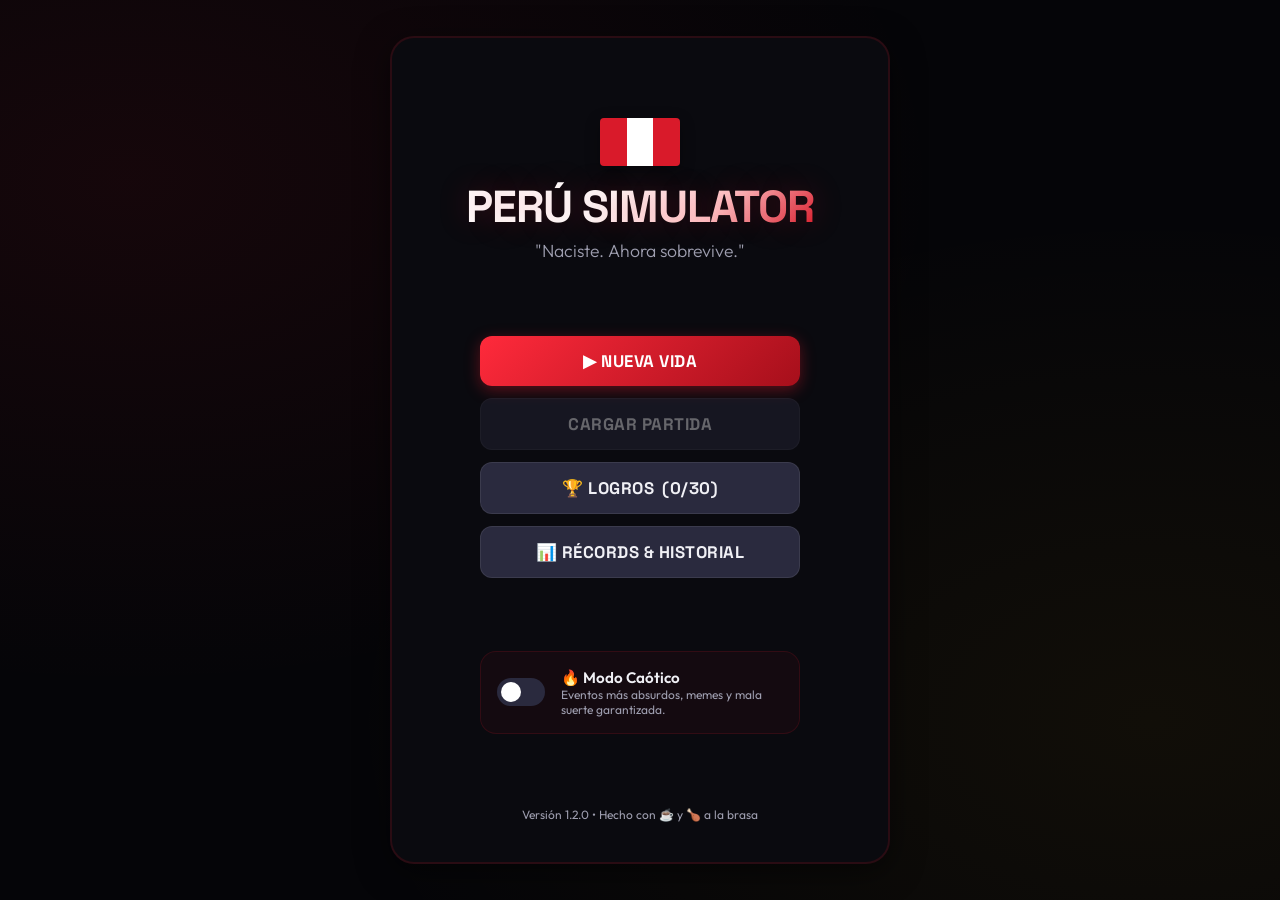
==== index.html @ a73d7f4a "Primera prueba Perú Simulator" ====
<!DOCTYPE html>
<html lang="es">
<head>
    <meta charset="UTF-8">
    <meta name="viewport" content="width=device-width, initial-scale=1.0">
    <title>🇵🇪 Perú Simulator: Naciste, Ahora Sobrevive</title>
    <link rel="icon" href="data:image/svg+xml,<svg xmlns=%22http://www.w3.org/2000/svg%22 viewBox=%220 0 100 100%22><text y=%22.9em%22 font-size=%2290%22>👶</text></svg>">
    <!-- Google Fonts -->
    <script>
        window.onerror = function(message, source, lineno, colno, error) {
            alert("JS Error: " + message + "\nSource: " + source + "\nLine: " + lineno + ":" + colno);
            return false;
        };
    </script>
    <link rel="preconnect" href="https://fonts.googleapis.com">
    <link rel="preconnect" href="https://fonts.gstatic.com" crossorigin>
    <link href="https://fonts.googleapis.com/css2?family=Outfit:wght@300;400;600;800&family=Space+Grotesk:wght@400;700&display=swap" rel="stylesheet">
    <link rel="stylesheet" href="style.css">
</head>
<body>
    <div id="game-wrapper">
        <!-- PANTALLA 1: MENÚ PRINCIPAL -->
        <section id="screen-main-menu" class="game-screen active">
            <div class="menu-header">
                <div class="peru-flag"></div>
                <h1>PERÚ SIMULATOR</h1>
                <p class="subtitle">"Naciste. Ahora sobrevive."</p>
            </div>
            
            <div class="menu-options">
                <button id="btn-new-game" class="btn btn-primary btn-pulse">▶ Nueva Vida</button>
                <button id="btn-load-game" class="btn btn-secondary" disabled>Cargar Partida</button>
                <button id="btn-open-achievements" class="btn btn-secondary">🏆 Logros <span id="unlocked-count-badge">(0)</span></button>
                <button id="btn-open-stats-history" class="btn btn-secondary">📊 Récords & Historial</button>
            </div>

            <div class="chaos-toggle-container">
                <label class="switch-container">
                    <input type="checkbox" id="toggle-chaos-mode">
                    <span class="switch-slider"></span>
                </label>
                <div class="chaos-label-group">
                    <span class="chaos-title">🔥 Modo Caótico</span>
                    <span class="chaos-desc">Eventos más absurdos, memes y mala suerte garantizada.</span>
                </div>
            </div>

            <div class="menu-footer">
                <p>Versión 1.2.0 • Hecho con ☕ y 🍗 a la brasa</p>
            </div>
        </section>

        <!-- PANTALLA 2: CREACIÓN DE PERSONAJE -->
        <section id="screen-character-creator" class="game-screen">
            <div class="screen-title">
                <h2>Crea tu Personaje</h2>
                <p>Tu origen definirá tu destino y tus estadísticas iniciales.</p>
            </div>

            <form id="creator-form" onsubmit="event.preventDefault();">
                <div class="form-group">
                    <label for="char-name">Nombre Completo:</label>
                    <div class="input-with-button">
                        <input type="text" id="char-name" placeholder="Ej. Brayan Quispe" maxlength="25" required>
                        <button type="button" id="btn-random-name" class="btn btn-small">🎲 Azar</button>
                    </div>
                </div>

                <div class="form-group">
                    <label>Identidad de Género:</label>
                    <div class="radio-group">
                        <label class="radio-card">
                            <input type="radio" name="char-gender" value="m" checked>
                            <span class="radio-content">
                                <span class="emoji">👨</span>
                                <span class="label">Masculino</span>
                            </span>
                        </label>
                        <label class="radio-card">
                            <input type="radio" name="char-gender" value="f">
                            <span class="radio-content">
                                <span class="emoji">👩</span>
                                <span class="label">Femenino</span>
                            </span>
                        </label>
                        <label class="radio-card">
                            <input type="radio" name="char-gender" value="nb">
                            <span class="radio-content">
                                <span class="emoji">🛸</span>
                                <span class="label">Combi Voladora</span>
                            </span>
                        </label>
                    </div>
                </div>

                <div class="form-group">
                    <label>Lugar de Nacimiento:</label>
                    <div class="radio-grid-4">
                        <label class="radio-card mini">
                            <input type="radio" name="char-birthplace" value="lima" checked>
                            <span class="radio-content">
                                <span class="emoji">🏙️</span>
                                <span class="label-title">Lima</span>
                                <span class="label-desc">S/. +1000, Estrés +10%</span>
                            </span>
                        </label>
                        <label class="radio-card mini">
                            <input type="radio" name="char-birthplace" value="costa">
                            <span class="radio-content">
                                <span class="emoji">🌊</span>
                                <span class="label-title">Costa</span>
                                <span class="label-desc">Felicidad +10, Salud +5</span>
                            </span>
                        </label>
                        <label class="radio-card mini">
                            <input type="radio" name="char-birthplace" value="sierra">
                            <span class="radio-content">
                                <span class="emoji">🏔️</span>
                                <span class="label-title">Sierra</span>
                                <span class="label-desc">Salud +15, Educación +5</span>
                            </span>
                        </label>
                        <label class="radio-card mini">
                            <input type="radio" name="char-birthplace" value="selva">
                            <span class="radio-content">
                                <span class="emoji">🌴</span>
                                <span class="label-title">Selva</span>
                                <span class="label-desc">Felicidad +15, Suerte +10</span>
                            </span>
                        </label>
                    </div>
                </div>

                <div class="form-group">
                    <label>Situación Económica Familiar:</label>
                    <div class="radio-group">
                        <label class="radio-card">
                            <input type="radio" name="char-class" value="pobre" checked>
                            <span class="radio-content">
                                <span class="emoji">🪵</span>
                                <span class="label-title">Humilde</span>
                                <span class="label-desc">Suerte +15, Contactos 0</span>
                            </span>
                        </label>
                        <label class="radio-card">
                            <input type="radio" name="char-class" value="media">
                            <span class="radio-content">
                                <span class="emoji">🏢</span>
                                <span class="label-title">Clase Media</span>
                                <span class="label-desc">S/. +200, Todo equilibrado</span>
                            </span>
                        </label>
                        <label class="radio-card">
                            <input type="radio" name="char-class" value="rico">
                            <span class="radio-content">
                                <span class="emoji">💳</span>
                                <span class="label-title">Acomodada</span>
                                <span class="label-desc">S/. +5000, Contactos +30</span>
                            </span>
                        </label>
                    </div>
                </div>

                <div class="form-group">
                    <label>Dinámica Familiar:</label>
                    <div class="radio-grid-4">
                        <label class="radio-card mini">
                            <input type="radio" name="char-family" value="estricta" checked>
                            <span class="radio-content">
                                <span class="label-title">Estricta</span>
                                <span class="label-desc">Educación +10</span>
                            </span>
                        </label>
                        <label class="radio-card mini">
                            <input type="radio" name="char-family" value="normal">
                            <span class="radio-content">
                                <span class="label-title">Normal</span>
                                <span class="label-desc">Equilibrada</span>
                            </span>
                        </label>
                        <label class="radio-card mini">
                            <input type="radio" name="char-family" value="relajada">
                            <span class="radio-content">
                                <span class="label-title">Relajada</span>
                                <span class="label-desc">Felicidad +10</span>
                            </span>
                        </label>
                        <label class="radio-card mini">
                            <input type="radio" name="char-family" value="caotica">
                            <span class="radio-content">
                                <span class="label-title">Caótica</span>
                                <span class="label-desc">Estrés +10, Suerte +5</span>
                            </span>
                        </label>
                    </div>
                </div>

                <div class="creator-actions">
                    <button type="button" id="btn-creator-back" class="btn btn-secondary">Atrás</button>
                    <button type="button" id="btn-start-life" class="btn btn-primary">¡Nacer! 👶</button>
                </div>
            </form>
        </section>


    </div>

    <!-- MODAL 1: LOGROS -->
    <div id="modal-achievements" class="modal-overlay">
        <div class="modal-content large">
            <header class="modal-header">
                <h3>🏆 Logros Desbloqueados</h3>
                <button class="modal-close">&times;</button>
            </header>
            <div class="modal-body">
                <p class="modal-intro">Descubre los logros completados en tu historial de juego. Hay <strong id="total-achievements-count">40</strong> logros en total.</p>
                <div class="achievements-grid" id="achievements-grid">
                    <!-- Se rellena con JS -->
                </div>
            </div>
        </div>
    </div>

    <!-- MODAL 2: HISTORIAL Y RÉCORDS -->
    <div id="modal-stats-history" class="modal-overlay">
        <div class="modal-content">
            <header class="modal-header">
                <h3>📊 Récords & Historial de Vidas</h3>
                <button class="modal-close">&times;</button>
            </header>
            <div class="modal-body">
                <div class="records-summary">
                    <div class="record-box">
                        <span class="record-num" id="record-total-lives">0</span>
                        <span class="record-label">Vidas Jugadas</span>
                    </div>
                    <div class="record-box">
                        <span class="record-num" id="record-max-age">0</span>
                        <span class="record-label">Mayor Edad</span>
                    </div>
                    <div class="record-box">
                        <span class="record-num" id="record-max-money">S/. 0</span>
                        <span class="record-label">Máxima Fortuna</span>
                    </div>
                </div>
                <h4 class="section-subtitle">Últimas Vidas Registradas</h4>
                <div class="history-list" id="history-list">
                    <p class="empty-msg">Aún no tienes vidas registradas en este navegador.</p>
                </div>
                <div class="modal-actions-centered">
                    <button id="btn-clear-history" class="btn btn-danger btn-small">Borrar Datos de Guardado</button>
                </div>
            </div>
        </div>
    </div>



    <!-- SCRIPTS DEL JUEGO -->
    <script src="events.js"></script>
    <script src="achievements.js"></script>
    <script src="endings.js"></script>
    <script src="game.js"></script>
</body>
</html>
---- style.css ----
/* ==========================================
   PERÚ SIMULATOR - ESTILOS PRINCIPALES (style.css)
   ========================================== */

/* Variables del sistema de diseño (Colores Curados y Variables de UI) */
:root {
    --bg-main: #0a0a0f;
    --bg-card: rgba(22, 22, 33, 0.7);
    --bg-card-hover: rgba(30, 30, 46, 0.85);
    --border-color: rgba(217, 26, 42, 0.25);
    --border-glow: rgba(217, 26, 42, 0.4);
    
    --primary: #d91a2a;      /* Rojo Peruano */
    --primary-glow: rgba(217, 26, 42, 0.35);
    --secondary: #2a2a3e;    /* Azul Oscuro Pizarra */
    --accent: #f2b705;       /* Dorado Inca */
    --accent-glow: rgba(242, 183, 5, 0.3);
    
    --text-main: #f0f0f5;
    --text-muted: #9e9eaf;
    --text-success: #00e676; /* Verde Yape */
    --text-danger: #ff1744;  /* Rojo Alerta */
    --text-warning: #ffea00;
    
    --font-heading: 'Space Grotesk', sans-serif;
    --font-body: 'Outfit', sans-serif;
    
    --transition-fast: 0.15s ease;
    --transition-norm: 0.3s cubic-bezier(0.25, 0.8, 0.25, 1);
    
    --shadow-soft: 0 8px 32px 0 rgba(0, 0, 0, 0.5);
    --shadow-glow: 0 0 20px rgba(217, 26, 42, 0.3);
}

/* Modo Claro Alternativo (Si se deseara activar, por simplicidad el juego está en dark mode por defecto) */
.light-mode {
    --bg-main: #f5f5fa;
    --bg-card: rgba(255, 255, 255, 0.85);
    --bg-card-hover: rgba(245, 245, 250, 0.95);
    --border-color: rgba(217, 26, 42, 0.15);
    --border-glow: rgba(217, 26, 42, 0.25);
    --text-main: #1c1c24;
    --text-muted: #646473;
    --secondary: #e2e2ec;
}

/* Reset y Estilos Generales */
* {
    margin: 0;
    padding: 0;
    box-sizing: border-box;
    -webkit-tap-highlight-color: transparent;
}

body {
    background-color: #050508;
    background-image: 
        radial-gradient(at 10% 20%, rgba(217, 26, 42, 0.08) 0px, transparent 50%),
        radial-gradient(at 90% 80%, rgba(242, 183, 5, 0.05) 0px, transparent 50%);
    font-family: var(--font-body);
    color: var(--text-main);
    min-height: 100vh;
    display: flex;
    justify-content: center;
    align-items: center;
    overflow-x: hidden;
}

/* Contenedor tipo Smartphone Centrado */
#game-wrapper {
    width: 100%;
    max-width: 500px;
    height: 100vh;
    max-height: 850px;
    background-color: var(--bg-main);
    border: 1px solid rgba(255, 255, 255, 0.08);
    box-shadow: var(--shadow-soft);
    position: relative;
    display: flex;
    flex-direction: column;
    overflow: hidden;
}

@media (min-width: 600px) {
    #game-wrapper {
        border-radius: 24px;
        height: 92vh;
        border: 2px solid rgba(217, 26, 42, 0.15);
    }
}

/* Pantallas del Juego (Screens) */
.game-screen {
    position: absolute;
    top: 0;
    left: 0;
    width: 100%;
    height: 100%;
    display: none;
    flex-direction: column;
    padding: 20px;
    overflow-y: auto;
}

.game-screen.active {
    display: flex;
}

/* --- PANTALLA 1: MENÚ PRINCIPAL --- */
#screen-main-menu {
    justify-content: space-between;
    align-items: center;
    text-align: center;
    padding: 40px 24px;
}

.menu-header {
    margin-top: 40px;
}

.peru-flag {
    width: 80px;
    height: 48px;
    margin: 0 auto 16px auto;
    background: linear-gradient(to right, #d91a2a 33.3%, #ffffff 33.3%, #ffffff 66.6%, #d91a2a 66.6%);
    border-radius: 4px;
    box-shadow: 0 4px 15px rgba(0, 0, 0, 0.3);
}

#screen-main-menu h1 {
    font-family: var(--font-heading);
    font-size: 2.8rem;
    font-weight: 800;
    letter-spacing: -1px;
    line-height: 1.1;
    background: linear-gradient(135deg, #fff 40%, #ffc5c8 70%, #d91a2a 100%);
    -webkit-background-clip: text;
    background-clip: text;
    -webkit-text-fill-color: transparent;
    text-shadow: 0 0 30px rgba(217, 26, 42, 0.25);
}

.subtitle {
    font-size: 1.1rem;
    color: var(--text-muted);
    margin-top: 8px;
    font-weight: 300;
}

.menu-options {
    width: 100%;
    max-width: 320px;
    display: flex;
    flex-direction: column;
    gap: 12px;
}

/* Interruptor de Modo Caótico */
.chaos-toggle-container {
    width: 100%;
    max-width: 320px;
    background: rgba(217, 26, 42, 0.05);
    border: 1px solid rgba(217, 26, 42, 0.15);
    border-radius: 16px;
    padding: 16px;
    display: flex;
    align-items: center;
    gap: 16px;
    text-align: left;
    transition: var(--transition-norm);
}

.chaos-toggle-container:hover {
    background: rgba(217, 26, 42, 0.09);
    border-color: rgba(217, 26, 42, 0.3);
}

.switch-container {
    position: relative;
    display: inline-block;
    width: 48px;
    height: 28px;
    flex-shrink: 0;
}

.switch-container input {
    opacity: 0;
    width: 0;
    height: 0;
}

.switch-slider {
    position: absolute;
    cursor: pointer;
    top: 0;
    left: 0;
    right: 0;
    bottom: 0;
    background-color: var(--secondary);
    transition: .4s;
    border-radius: 34px;
}

.switch-slider:before {
    position: absolute;
    content: "";
    height: 20px;
    width: 20px;
    left: 4px;
    bottom: 4px;
    background-color: white;
    transition: .4s;
    border-radius: 50%;
}

input:checked + .switch-slider {
    background-color: var(--primary);
}

input:focus + .switch-slider {
    box-shadow: 0 0 1px var(--primary);
}

input:checked + .switch-slider:before {
    transform: translateX(20px);
}

.chaos-label-group {
    display: flex;
    flex-direction: column;
}

.chaos-title {
    font-size: 0.95rem;
    font-weight: 600;
    color: var(--text-main);
}

.chaos-desc {
    font-size: 0.75rem;
    color: var(--text-muted);
}

.menu-footer {
    font-size: 0.75rem;
    color: var(--text-muted);
}

/* --- BOTONES --- */
.btn {
    font-family: var(--font-heading);
    font-size: 1.05rem;
    font-weight: 700;
    padding: 14px 24px;
    border: none;
    border-radius: 12px;
    cursor: pointer;
    transition: all var(--transition-fast) cubic-bezier(0.175, 0.885, 0.32, 1.275);
    display: inline-flex;
    justify-content: center;
    align-items: center;
    gap: 8px;
    text-transform: uppercase;
    letter-spacing: 0.5px;
    width: 100%;
}

.btn:active {
    transform: scale(0.96);
}

.btn-primary {
    background: linear-gradient(135deg, #ff2a3b 0%, #a60f1b 100%);
    color: #ffffff;
    box-shadow: 0 4px 15px rgba(217, 26, 42, 0.4);
}

.btn-primary:hover {
    box-shadow: 0 6px 20px rgba(217, 26, 42, 0.6);
    filter: brightness(1.1);
}

.btn-secondary {
    background-color: var(--secondary);
    color: var(--text-main);
    border: 1px solid rgba(255, 255, 255, 0.08);
}

.btn-secondary:hover {
    background-color: rgba(255, 255, 255, 0.08);
}

.btn-secondary:disabled {
    opacity: 0.4;
    cursor: not-allowed;
}

.btn-danger {
    background-color: var(--text-danger);
    color: white;
}

.btn-danger:hover {
    background-color: #ff335c;
}

.btn-small {
    padding: 8px 16px;
    font-size: 0.85rem;
    border-radius: 8px;
}

.btn-full {
    width: 100%;
}

/* Animación de latido para el botón principal */
.btn-pulse {
    animation: btnPulse 2s infinite;
}

@keyframes btnPulse {
    0% {
        box-shadow: 0 0 0 0 rgba(217, 26, 42, 0.6);
    }
    70% {
        box-shadow: 0 0 0 12px rgba(217, 26, 42, 0);
    }
    100% {
        box-shadow: 0 0 0 0 rgba(217, 26, 42, 0);
    }
}

/* --- PANTALLA 2: CREACIÓN DE PERSONAJE --- */
#screen-character-creator {
    justify-content: flex-start;
}

.screen-title {
    margin-bottom: 20px;
}

.screen-title h2 {
    font-family: var(--font-heading);
    font-size: 1.8rem;
    font-weight: 700;
}

.screen-title p {
    font-size: 0.9rem;
    color: var(--text-muted);
}

#creator-form {
    display: flex;
    flex-direction: column;
    gap: 20px;
}

.form-group {
    display: flex;
    flex-direction: column;
    gap: 8px;
}

.form-group label {
    font-size: 0.9rem;
    font-weight: 600;
    color: var(--text-muted);
    text-transform: uppercase;
    letter-spacing: 0.5px;
}

.input-with-button {
    display: flex;
    gap: 8px;
}

input[type="text"] {
    flex-grow: 1;
    background-color: rgba(255, 255, 255, 0.05);
    border: 1px solid rgba(255, 255, 255, 0.1);
    border-radius: 12px;
    padding: 14px 16px;
    color: #ffffff;
    font-size: 1rem;
    font-family: var(--font-body);
    transition: var(--transition-fast);
}

input[type="text"]:focus {
    outline: none;
    border-color: var(--primary);
    background-color: rgba(255, 255, 255, 0.08);
    box-shadow: 0 0 10px rgba(217, 26, 42, 0.2);
}

/* Radio Cards (Tarjetas de Selección) */
.radio-group, .radio-grid-4 {
    display: grid;
    gap: 8px;
}

.radio-group {
    grid-template-columns: repeat(auto-fit, minmax(100px, 1fr));
}

.radio-grid-4 {
    grid-template-columns: 1fr 1fr;
}

@media (min-width: 400px) {
    .radio-grid-4 {
        grid-template-columns: repeat(4, 1fr);
    }
}

.radio-card {
    position: relative;
    cursor: pointer;
}

.radio-card input {
    position: absolute;
    opacity: 0;
    width: 0;
    height: 0;
}

.radio-content {
    display: flex;
    flex-direction: column;
    align-items: center;
    text-align: center;
    background-color: var(--bg-card);
    border: 1px solid rgba(255, 255, 255, 0.08);
    border-radius: 12px;
    padding: 12px 6px;
    transition: all var(--transition-fast);
    height: 100%;
}

.radio-card input:checked + .radio-content {
    border-color: var(--primary);
    background: rgba(217, 26, 42, 0.08);
    box-shadow: 0 0 12px rgba(217, 26, 42, 0.3);
}

.radio-card.mini .radio-content {
    padding: 8px 4px;
}

.radio-content .emoji {
    font-size: 1.4rem;
    margin-bottom: 4px;
}

.radio-content .label {
    font-size: 0.85rem;
    font-weight: 600;
}

.radio-content .label-title {
    font-size: 0.85rem;
    font-weight: 700;
    color: var(--text-main);
}

.radio-content .label-desc {
    font-size: 0.65rem;
    color: var(--text-muted);
    margin-top: 2px;
    line-height: 1.1;
}

.creator-actions {
    display: flex;
    gap: 12px;
    margin-top: 10px;
    margin-bottom: 20px;
}

/* --- PANTALLA 3: TABLERO DE JUEGO (GAMEPLAY) --- */
#screen-gameplay {
    padding: 12px;
    flex-direction: column;
}

/* Header de Estado */
.gameplay-header {
    display: flex;
    justify-content: space-between;
    align-items: center;
    background: var(--bg-card);
    border: 1px solid rgba(255, 255, 255, 0.05);
    padding: 10px 14px;
    border-radius: 16px;
    margin-bottom: 10px;
}

.character-summary {
    display: flex;
    align-items: center;
    gap: 10px;
}

.char-avatar {
    font-size: 2.2rem;
    background: rgba(255, 255, 255, 0.04);
    width: 48px;
    height: 48px;
    border-radius: 50%;
    display: flex;
    justify-content: center;
    align-items: center;
    border: 1px solid rgba(255, 255, 255, 0.1);
}

.char-details h3 {
    font-size: 0.95rem;
    font-weight: 700;
    line-height: 1.1;
}

.char-sub-details {
    font-size: 0.75rem;
    color: var(--text-muted);
    margin-top: 2px;
}

.badge {
    display: inline-block;
    padding: 2px 6px;
    border-radius: 4px;
    font-size: 0.65rem;
    font-weight: 700;
    background-color: var(--secondary);
    color: white;
}

.badge-danger {
    background-color: var(--primary);
}

.game-meta {
    display: flex;
    flex-direction: column;
    align-items: flex-end;
    gap: 2px;
}

.meta-item {
    font-size: 0.75rem;
    font-weight: 600;
}

.age-badge strong {
    font-family: var(--font-heading);
    font-size: 0.85rem;
    color: var(--accent);
}

.status-badge {
    background-color: rgba(255, 255, 255, 0.08);
    padding: 2px 6px;
    border-radius: 4px;
}

.karma-badge {
    font-size: 0.7rem;
    color: var(--text-success);
}

/* Barra de Progreso de la Vida */
.life-progress-bar-container {
    width: 100%;
    height: 5px;
    background-color: rgba(255, 255, 255, 0.05);
    border-radius: 3px;
    overflow: hidden;
    margin-bottom: 12px;
}

.life-progress-fill {
    height: 100%;
    background: linear-gradient(to right, var(--primary), var(--accent));
    transition: width var(--transition-norm);
}

/* Cuadrícula de Estadísticas */
.stats-grid {
    display: grid;
    grid-template-columns: 1fr 1fr;
    gap: 8px;
    margin-bottom: 10px;
}

.stat-card {
    background: var(--bg-card);
    border: 1px solid rgba(255, 255, 255, 0.04);
    border-radius: 12px;
    padding: 8px 12px;
    display: flex;
    flex-direction: column;
    justify-content: space-between;
}

.stat-header {
    display: flex;
    align-items: center;
    gap: 4px;
    margin-bottom: 4px;
    position: relative;
}

.stat-emoji {
    font-size: 1.1rem;
}

.stat-title {
    font-size: 0.75rem;
    font-weight: 600;
    color: var(--text-muted);
}

.stat-percentage {
    font-family: var(--font-heading);
    font-size: 0.75rem;
    position: absolute;
    right: 0;
    font-weight: 700;
}

.stat-value {
    font-family: var(--font-heading);
    font-size: 1.15rem;
    font-weight: 700;
    color: var(--text-success);
}

/* Barras de Relleno */
.stat-bar {
    width: 100%;
    height: 4px;
    background-color: rgba(255, 255, 255, 0.05);
    border-radius: 2px;
    overflow: hidden;
}

.stat-bar-fill {
    height: 100%;
    transition: width var(--transition-norm);
}

.stat-bar-fill.val-good { background-color: var(--text-success); }
.stat-bar-fill.val-mid { background-color: var(--accent); }
.stat-bar-fill.val-bad { background-color: var(--text-danger); }
.stat-bar-fill.val-low { background-color: #64748b; }

/* Panel Resumen de Bienes / Trabajo */
.status-summary-panel {
    display: flex;
    gap: 6px;
    overflow-x: auto;
    margin-bottom: 12px;
    padding-bottom: 2px;
}

/* Ocultar barra de desplazamiento en summary-panel */
.status-summary-panel::-webkit-scrollbar {
    display: none;
}

.summary-chip {
    flex-shrink: 0;
    background: rgba(255, 255, 255, 0.03);
    border: 1px solid rgba(255, 255, 255, 0.06);
    padding: 6px 12px;
    border-radius: 20px;
    font-size: 0.75rem;
    font-weight: 600;
    display: flex;
    align-items: center;
    gap: 6px;
}

/* Panel de Evento (El foco visual) */
.event-panel {
    flex-grow: 1;
    background: linear-gradient(135deg, rgba(30, 30, 46, 0.7) 0%, rgba(15, 15, 23, 0.8) 100%);
    border: 1px solid var(--border-color);
    box-shadow: 0 4px 20px rgba(0, 0, 0, 0.25);
    border-radius: 20px;
    padding: 16px;
    display: flex;
    flex-direction: column;
    margin-bottom: 12px;
    transition: all var(--transition-norm);
}

.event-panel:hover {
    border-color: var(--border-glow);
    box-shadow: 0 4px 25px rgba(217, 26, 42, 0.15);
}

.event-image-container {
    height: 70px;
    display: flex;
    justify-content: center;
    align-items: center;
    margin-bottom: 10px;
}

.large-emoji {
    font-size: 3.5rem;
    filter: drop-shadow(0 0 10px rgba(255, 255, 255, 0.1));
    animation: floatingEmoji 3s ease-in-out infinite;
}

@keyframes floatingEmoji {
    0% { transform: translateY(0px) rotate(0deg); }
    50% { transform: translateY(-6px) rotate(3deg); }
    100% { transform: translateY(0px) rotate(0deg); }
}

.event-content {
    text-align: center;
    margin-bottom: 16px;
    flex-grow: 1;
    display: flex;
    flex-direction: column;
    justify-content: center;
}

.event-title {
    font-family: var(--font-heading);
    font-size: 1.25rem;
    font-weight: 700;
    margin-bottom: 6px;
    color: #ffffff;
}

.event-description {
    font-size: 0.9rem;
    color: var(--text-muted);
    line-height: 1.4;
}

/* Opciones de Evento */
.event-options {
    display: flex;
    flex-direction: column;
    gap: 8px;
}

.btn-option {
    font-family: var(--font-body);
    font-size: 0.9rem;
    font-weight: 600;
    text-transform: none;
    letter-spacing: 0;
    text-align: left;
    padding: 12px 16px;
    background-color: var(--secondary);
    border: 1px solid rgba(255, 255, 255, 0.05);
    border-radius: 12px;
    color: var(--text-main);
    width: 100%;
    transition: all var(--transition-fast);
    cursor: pointer;
}

.btn-option:hover {
    background-color: rgba(255, 255, 255, 0.08);
    border-color: rgba(255, 255, 255, 0.15);
    transform: translateX(2px);
}

.btn-option:active {
    transform: scale(0.99);
}

/* Consola Log */
.console-log-container {
    background-color: rgba(0, 0, 0, 0.25);
    border: 1px solid rgba(255, 255, 255, 0.03);
    border-radius: 12px;
    padding: 10px;
    margin-bottom: 12px;
    height: 90px;
    display: flex;
    flex-direction: column;
}

.console-title {
    font-size: 0.7rem;
    color: var(--text-muted);
    text-transform: uppercase;
    letter-spacing: 1px;
    margin-bottom: 4px;
}

.console-log {
    flex-grow: 1;
    overflow-y: auto;
    font-size: 0.75rem;
    line-height: 1.3;
    display: flex;
    flex-direction: column;
    gap: 4px;
}

.log-entry {
    color: var(--text-muted);
    border-left: 2px solid var(--secondary);
    padding-left: 6px;
}

/* Pie de Acciones / Pestañas */
.gameplay-footer-actions {
    display: grid;
    grid-template-columns: repeat(6, 1fr);
    gap: 4px;
    margin-top: auto;
    border-top: 1px solid rgba(255, 255, 255, 0.05);
    padding-top: 10px;
}

.action-tab-btn {
    background: none;
    border: none;
    color: var(--text-muted);
    display: flex;
    flex-direction: column;
    align-items: center;
    justify-content: center;
    cursor: pointer;
    padding: 6px 2px;
    border-radius: 8px;
    transition: var(--transition-fast);
}

.action-tab-btn:hover {
    color: #ffffff;
    background-color: rgba(255, 255, 255, 0.04);
}

.action-tab-btn:active {
    transform: scale(0.9);
}

.action-tab-btn .icon {
    font-size: 1.25rem;
    margin-bottom: 2px;
}

.action-tab-btn .label {
    font-size: 0.6rem;
    font-weight: 600;
    text-align: center;
    white-space: nowrap;
}

.pulse-glow {
    background: linear-gradient(135deg, rgba(217, 26, 42, 0.15) 0%, rgba(217, 26, 42, 0.05) 100%) !important;
    border: 1px solid rgba(217, 26, 42, 0.2) !important;
    color: var(--primary) !important;
    animation: buttonGlow 2s infinite alternate;
}

.pulse-glow:hover {
    border-color: var(--primary) !important;
}

@keyframes buttonGlow {
    0% { box-shadow: 0 0 2px rgba(217, 26, 42, 0.2); }
    100% { box-shadow: 0 0 10px rgba(217, 26, 42, 0.5); }
}

/* --- PANTALLA 4: PANTALLA DE FINAL (ENDING) --- */
#screen-ending {
    align-items: center;
    text-align: center;
}

.ending-header {
    margin-bottom: 12px;
}

.ending-icon {
    font-size: 4rem;
    display: inline-block;
    margin-bottom: 8px;
    animation: endingGlow 3s infinite alternate;
}

@keyframes endingGlow {
    0% { filter: drop-shadow(0 0 5px rgba(242, 183, 5, 0.2)); }
    100% { filter: drop-shadow(0 0 18px rgba(242, 183, 5, 0.7)); }
}

#screen-ending h2 {
    font-family: var(--font-heading);
    font-size: 1.6rem;
    font-weight: 800;
    color: var(--accent);
}

.ending-card {
    background: var(--bg-card);
    border: 1px solid rgba(255, 255, 255, 0.08);
    border-radius: 16px;
    padding: 16px;
    margin-bottom: 16px;
    width: 100%;
}

.ending-desc {
    font-size: 0.9rem;
    color: var(--text-main);
    line-height: 1.4;
    margin-bottom: 14px;
    font-style: italic;
}

.ending-stats {
    display: flex;
    flex-direction: column;
    gap: 8px;
    border-top: 1px solid rgba(255, 255, 255, 0.05);
    padding-top: 10px;
    text-align: left;
}

.end-stat-item {
    display: flex;
    justify-content: space-between;
    font-size: 0.85rem;
}

.end-stat-item .lbl {
    color: var(--text-muted);
}

.end-stat-item strong {
    color: #ffffff;
}

/* Canvas del DNI */
.canvas-container {
    width: 100%;
    margin-bottom: 16px;
    display: flex;
    flex-direction: column;
    align-items: center;
}

#dni-canvas {
    max-width: 100%;
    background-color: #ffffff;
    border-radius: 12px;
    box-shadow: var(--shadow-soft);
    border: 1px solid rgba(255, 255, 255, 0.1);
}

.canvas-tip {
    font-size: 0.7rem;
    color: var(--text-muted);
    margin-top: 6px;
}

.ending-actions {
    width: 100%;
    display: flex;
    flex-direction: column;
    gap: 8px;
    margin-bottom: 20px;
}

/* ==========================================
   MODALES (Overlay y Contenido)
   ========================================== */
.modal-overlay {
    position: absolute;
    top: 0;
    left: 0;
    width: 100%;
    height: 100%;
    background-color: rgba(5, 5, 8, 0.8);
    backdrop-filter: blur(12px);
    -webkit-backdrop-filter: blur(12px);
    z-index: 100;
    display: none;
    justify-content: center;
    align-items: flex-end; /* Abre desde abajo tipo drawer en móvil */
}

.modal-overlay.active {
    display: flex;
}

.modal-content {
    background-color: #0d0d14;
    border-top: 2px solid var(--border-glow);
    width: 100%;
    max-height: 80%;
    border-radius: 20px 20px 0 0;
    display: flex;
    flex-direction: column;
    overflow: hidden;
    animation: slideUp 0.3s cubic-bezier(0.25, 0.8, 0.25, 1);
}

@keyframes slideUp {
    from { transform: translateY(100%); }
    to { transform: translateY(0); }
}

@media (min-width: 600px) {
    .modal-overlay {
        align-items: center; /* En PC se centra normal */
        padding: 20px;
    }
    
    .modal-content {
        max-width: 440px;
        border-radius: 20px;
        border: 1px solid var(--border-glow);
        max-height: 85%;
        box-shadow: var(--shadow-glow);
        animation: scaleIn 0.3s cubic-bezier(0.175, 0.885, 0.32, 1.275);
    }
    
    @keyframes scaleIn {
        from { transform: scale(0.9); opacity: 0; }
        to { transform: scale(1); opacity: 1; }
    }
}

.modal-content.large {
    max-height: 90%;
}
@media (min-width: 600px) {
    .modal-content.large {
        max-width: 460px;
    }
}

.modal-header {
    display: flex;
    justify-content: space-between;
    align-items: center;
    padding: 16px 20px;
    border-bottom: 1px solid rgba(255, 255, 255, 0.05);
}

.modal-header h3 {
    font-family: var(--font-heading);
    font-size: 1.15rem;
    font-weight: 700;
}

.modal-close {
    background: none;
    border: none;
    font-size: 1.8rem;
    color: var(--text-muted);
    cursor: pointer;
    transition: var(--transition-fast);
}

.modal-close:hover {
    color: white;
}

.modal-body {
    padding: 16px 20px;
    overflow-y: auto;
    flex-grow: 1;
}

.modal-intro {
    font-size: 0.85rem;
    color: var(--text-muted);
    margin-bottom: 14px;
}

.modal-actions-centered {
    display: flex;
    justify-content: center;
    margin-top: 16px;
}

/* Modales con Pestañas (Tabs) */
.modal-tabs {
    display: flex;
    background-color: rgba(255, 255, 255, 0.02);
    border-bottom: 1px solid rgba(255, 255, 255, 0.05);
}

.tab-btn {
    flex-grow: 1;
    background: none;
    border: none;
    color: var(--text-muted);
    padding: 12px;
    font-size: 0.85rem;
    font-weight: 600;
    cursor: pointer;
    transition: var(--transition-fast);
    border-bottom: 2px solid transparent;
}

.tab-btn.active {
    color: #ffffff;
    border-bottom-color: var(--primary);
    background-color: rgba(255, 255, 255, 0.03);
}

.tab-panel {
    display: none;
}

.tab-panel.active {
    display: block;
}

/* --- ESTILOS INTERNOS DE MODAL: LOGROS --- */
.achievements-grid {
    display: flex;
    flex-direction: column;
    gap: 8px;
}

.achievement-row {
    display: flex;
    align-items: center;
    gap: 12px;
    background: rgba(255, 255, 255, 0.02);
    border: 1px solid rgba(255, 255, 255, 0.04);
    border-radius: 12px;
    padding: 10px;
    transition: var(--transition-fast);
}

.achievement-row.unlocked {
    background: rgba(0, 230, 118, 0.04);
    border-color: rgba(0, 230, 118, 0.15);
}

.ach-icon {
    font-size: 1.8rem;
    opacity: 0.25;
    filter: grayscale(100%);
    transition: var(--transition-fast);
}

.achievement-row.unlocked .ach-icon {
    opacity: 1;
    filter: grayscale(0%);
}

.ach-details {
    flex-grow: 1;
}

.ach-details h5 {
    font-size: 0.85rem;
    font-weight: 700;
    color: var(--text-muted);
}

.achievement-row.unlocked .ach-details h5 {
    color: #ffffff;
}

.ach-details p {
    font-size: 0.75rem;
    color: var(--text-muted);
    margin-top: 1px;
}

.ach-meta {
    font-size: 0.65rem;
    font-weight: 700;
    color: var(--accent);
    background-color: rgba(242, 183, 5, 0.1);
    padding: 2px 6px;
    border-radius: 4px;
}

/* --- ESTILOS INTERNOS DE MODAL: HISTORIAL --- */
.records-summary {
    display: grid;
    grid-template-columns: repeat(3, 1fr);
    gap: 8px;
    margin-bottom: 20px;
}

.record-box {
    background-color: rgba(255, 255, 255, 0.03);
    border: 1px solid rgba(255, 255, 255, 0.05);
    border-radius: 12px;
    padding: 10px 4px;
    text-align: center;
}

.record-num {
    display: block;
    font-family: var(--font-heading);
    font-size: 1.1rem;
    font-weight: 700;
    color: var(--accent);
}

.record-label {
    font-size: 0.65rem;
    color: var(--text-muted);
    margin-top: 2px;
}

.history-list {
    display: flex;
    flex-direction: column;
    gap: 8px;
    max-height: 250px;
    overflow-y: auto;
}

.history-item {
    background-color: rgba(255, 255, 255, 0.02);
    border-left: 3px solid var(--primary);
    padding: 8px 12px;
    border-radius: 0 8px 8px 0;
    display: flex;
    justify-content: space-between;
    align-items: center;
    font-size: 0.8rem;
}

.history-item .left-info h6 {
    font-size: 0.85rem;
    font-weight: 700;
}

.history-item .left-info p {
    font-size: 0.7rem;
    color: var(--text-muted);
}

.history-item .right-fortune {
    font-family: var(--font-heading);
    font-weight: 700;
    color: var(--text-success);
}

.empty-msg {
    text-align: center;
    font-size: 0.8rem;
    color: var(--text-muted);
    padding: 20px 0;
}

/* --- ESTILOS INTERNOS DE MODAL: COMPRAS Y ACTIVIDADES --- */
.activities-list, .purchases-list, .relationships-list {
    display: flex;
    flex-direction: column;
    gap: 8px;
}

.activity-card, .purchase-card {
    background: rgba(255, 255, 255, 0.02);
    border: 1px solid rgba(255, 255, 255, 0.05);
    border-radius: 12px;
    padding: 10px 14px;
    display: flex;
    justify-content: space-between;
    align-items: center;
    gap: 12px;
    transition: var(--transition-fast);
}

.activity-card:hover, .purchase-card:hover {
    background-color: rgba(255, 255, 255, 0.04);
    border-color: rgba(255, 255, 255, 0.1);
}

.act-info, .pur-info {
    flex-grow: 1;
}

.act-title, .pur-title {
    font-size: 0.85rem;
    font-weight: 700;
    color: #ffffff;
}

.act-effect, .pur-effect {
    font-size: 0.7rem;
    color: var(--text-muted);
    margin-top: 1px;
}

.act-cost, .pur-cost {
    font-family: var(--font-heading);
    font-size: 0.85rem;
    font-weight: 700;
    color: var(--text-success);
}

.act-btn, .pur-btn {
    flex-shrink: 0;
    background-color: var(--secondary);
    border: 1px solid rgba(255, 255, 255, 0.1);
    color: white;
    font-size: 0.75rem;
    font-weight: 700;
    padding: 6px 12px;
    border-radius: 8px;
    cursor: pointer;
    transition: var(--transition-fast);
}

.act-btn:hover, .pur-btn:hover {
    background-color: var(--primary);
    border-color: var(--primary);
}

/* --- ESTILOS INTERNOS DE MODAL: RELACIONES --- */
.relationship-card {
    background: rgba(255, 255, 255, 0.02);
    border: 1px solid rgba(255, 255, 255, 0.04);
    border-radius: 12px;
    padding: 10px 12px;
    display: flex;
    justify-content: space-between;
    align-items: center;
    gap: 10px;
}

.rel-left {
    display: flex;
    align-items: center;
    gap: 10px;
    flex-grow: 1;
}

.rel-emoji {
    font-size: 1.8rem;
}

.rel-details {
    flex-grow: 1;
}

.rel-name {
    font-size: 0.85rem;
    font-weight: 700;
    color: #ffffff;
}

.rel-relation-type {
    font-size: 0.7rem;
    color: var(--text-muted);
}

.rel-bar-container {
    width: 60px;
    height: 4px;
    background-color: rgba(255, 255, 255, 0.05);
    border-radius: 2px;
    overflow: hidden;
    margin-top: 3px;
}

.rel-bar-fill {
    height: 100%;
    background-color: var(--text-success);
}

.rel-actions-group {
    display: flex;
    gap: 4px;
}

.rel-act-btn {
    background-color: var(--secondary);
    border: none;
    color: white;
    font-size: 0.7rem;
    padding: 6px 8px;
    border-radius: 6px;
    cursor: pointer;
}

.rel-act-btn:hover {
    background-color: var(--primary);
}

.social-actions {
    display: flex;
    flex-direction: column;
    gap: 8px;
    margin-top: 14px;
    border-top: 1px solid rgba(255, 255, 255, 0.05);
    padding-top: 14px;
}

/* --- ESTILOS INTERNOS DE MODAL: MINIJUEGOS --- */
.minigames-selector {
    display: flex;
    flex-direction: column;
    gap: 10px;
}

.minigame-card-btn {
    background: rgba(255, 255, 255, 0.02);
    border: 1px solid rgba(255, 255, 255, 0.05);
    border-radius: 12px;
    padding: 12px;
    display: flex;
    align-items: center;
    gap: 14px;
    cursor: pointer;
    transition: var(--transition-fast);
}

.minigame-card-btn:hover {
    background-color: rgba(217, 26, 42, 0.05);
    border-color: var(--primary-glow);
    transform: translateY(-2px);
}

.card-emoji {
    font-size: 2.2rem;
    flex-shrink: 0;
}

.card-info h4 {
    font-size: 0.9rem;
    font-weight: 700;
    color: #ffffff;
}

.card-info p {
    font-size: 0.75rem;
    color: var(--text-muted);
    margin-top: 2px;
    line-height: 1.25;
}

.minigame-play-area {
    display: flex;
    flex-direction: column;
    gap: 12px;
}

.minigame-instructions {
    font-size: 0.8rem;
    color: var(--text-muted);
    text-align: center;
    margin-bottom: 10px;
}

.minigame-result-msg {
    margin-top: 10px;
    font-size: 0.85rem;
    font-weight: 700;
    text-align: center;
    min-height: 20px;
}

/* Minijuego 1: Penales */
.penalty-field {
    background: radial-gradient(circle, #2e7d32 0%, #1b5e20 100%);
    border: 2px solid #ffffff;
    border-radius: 16px;
    padding: 20px;
    height: 180px;
    position: relative;
    display: flex;
    flex-direction: column;
    justify-content: space-between;
    align-items: center;
    overflow: hidden;
}

.goal-post {
    width: 220px;
    height: 90px;
    border: 3px solid #ffffff;
    border-bottom: none;
    position: relative;
    display: grid;
    grid-template-columns: repeat(3, 1fr);
    grid-template-rows: repeat(2, 1fr);
}

.goal-target {
    background: rgba(255, 255, 255, 0.03);
    border: 1px dashed rgba(255, 255, 255, 0.3);
    color: rgba(255, 255, 255, 0.6);
    font-size: 0.55rem;
    font-weight: 700;
    cursor: pointer;
    transition: var(--transition-fast);
}

.goal-target:hover {
    background: rgba(242, 183, 5, 0.2);
    color: white;
}

.penalty-ball-pos {
    font-size: 1.8rem;
    cursor: pointer;
    transition: transform 0.5s ease-in-out;
}

/* Minijuego 2: Memoria */
.memory-grid {
    display: grid;
    grid-template-columns: repeat(4, 1fr);
    gap: 6px;
    max-width: 280px;
    margin: 0 auto;
}

.memory-card {
    height: 60px;
    background-color: var(--secondary);
    border: 1px solid rgba(255, 255, 255, 0.08);
    border-radius: 8px;
    cursor: pointer;
    display: flex;
    justify-content: center;
    align-items: center;
    font-size: 1.6rem;
    transition: transform 0.2s;
    transform-style: preserve-3d;
}

.memory-card.flipped {
    transform: rotateY(180deg);
    background-color: var(--bg-card-hover);
    border-color: var(--primary);
}

.memory-card.matched {
    background-color: rgba(0, 230, 118, 0.15);
    border-color: var(--text-success);
    cursor: default;
}

/* Minijuego 3: Ruleta */
.roulette-bet-options {
    display: grid;
    grid-template-columns: 1fr;
    gap: 6px;
}

@media (min-width: 400px) {
    .roulette-bet-options {
        grid-template-columns: repeat(3, 1fr);
    }
}

.roulette-bet-btn {
    font-size: 0.75rem !important;
    padding: 8px 4px !important;
}

.roulette-wheel-container {
    display: flex;
    justify-content: center;
    align-items: center;
    margin: 10px 0;
}

.roulette-wheel {
    font-size: 4rem;
    transition: transform 3s cubic-bezier(0.25, 0.8, 0.25, 1);
    display: inline-block;
}

.spinning {
    animation: wheelRotate 1s linear infinite;
}

@keyframes wheelRotate {
    from { transform: rotate(0deg); }
    to { transform: rotate(360deg); }
}

/* Ocultar elementos */
.hide {
    display: none !important;
}
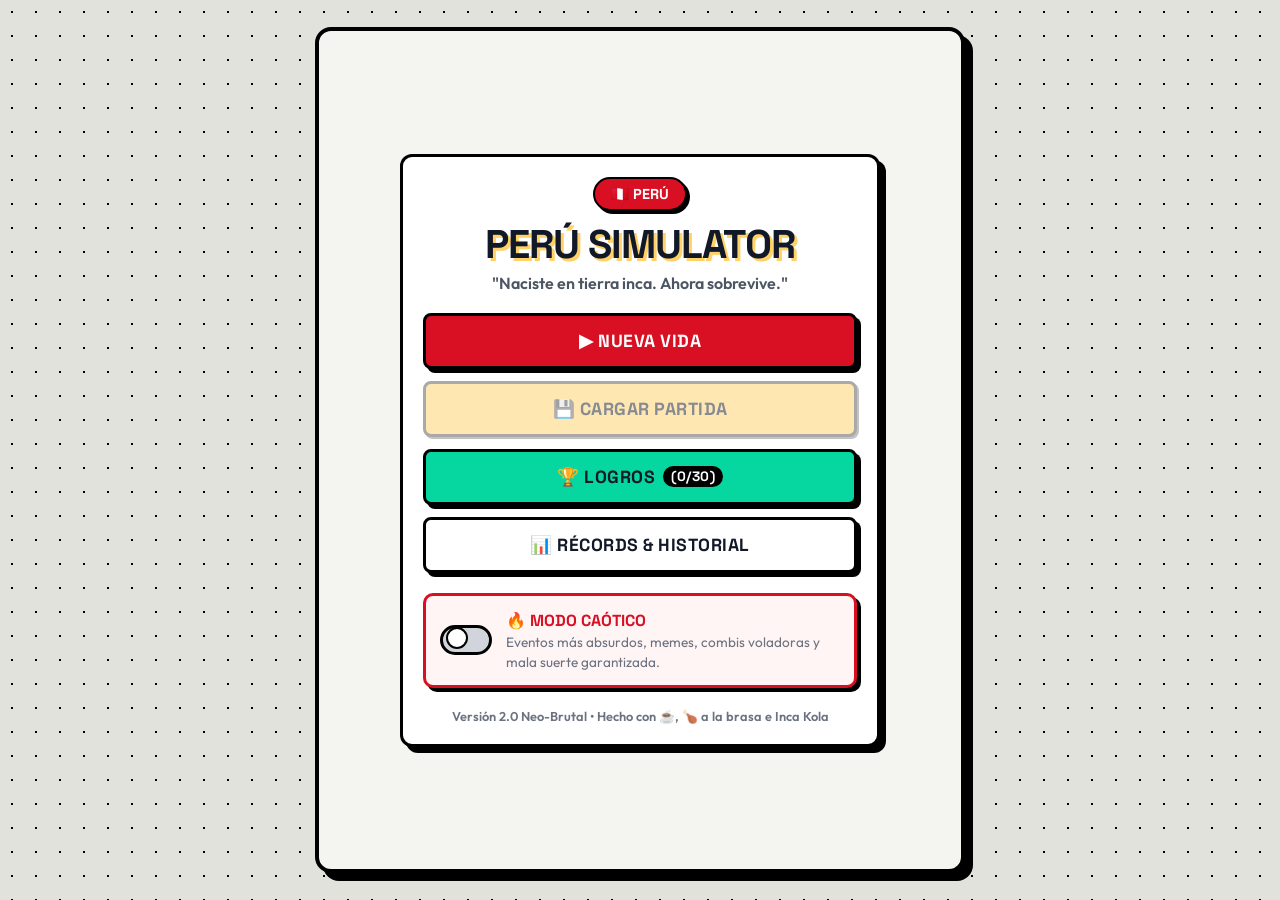
==== commit f65faa65: "Cambio de diseño a NeoBrutalism" ====
--- a/index.html
+++ b/index.html
@@ -5,240 +5,547 @@
     <meta name="viewport" content="width=device-width, initial-scale=1.0">
     <title>🇵🇪 Perú Simulator: Naciste, Ahora Sobrevive</title>
     <link rel="icon" href="data:image/svg+xml,<svg xmlns=%22http://www.w3.org/2000/svg%22 viewBox=%220 0 100 100%22><text y=%22.9em%22 font-size=%2290%22>👶</text></svg>">
-    <!-- Google Fonts -->
-    <script>
-        window.onerror = function(message, source, lineno, colno, error) {
-            alert("JS Error: " + message + "\nSource: " + source + "\nLine: " + lineno + ":" + colno);
-            return false;
-        };
-    </script>
+    <!-- Google Fonts para Neo-Brutalismo -->
     <link rel="preconnect" href="https://fonts.googleapis.com">
     <link rel="preconnect" href="https://fonts.gstatic.com" crossorigin>
-    <link href="https://fonts.googleapis.com/css2?family=Outfit:wght@300;400;600;800&family=Space+Grotesk:wght@400;700&display=swap" rel="stylesheet">
+    <link href="https://fonts.googleapis.com/css2?family=Outfit:wght@400;600;800;900&family=Space+Grotesk:wght@500;700;800&display=swap" rel="stylesheet">
     <link rel="stylesheet" href="style.css">
 </head>
 <body>
     <div id="game-wrapper">
         <!-- PANTALLA 1: MENÚ PRINCIPAL -->
         <section id="screen-main-menu" class="game-screen active">
-            <div class="menu-header">
-                <div class="peru-flag"></div>
-                <h1>PERÚ SIMULATOR</h1>
-                <p class="subtitle">"Naciste. Ahora sobrevive."</p>
-            </div>
-            
-            <div class="menu-options">
-                <button id="btn-new-game" class="btn btn-primary btn-pulse">▶ Nueva Vida</button>
-                <button id="btn-load-game" class="btn btn-secondary" disabled>Cargar Partida</button>
-                <button id="btn-open-achievements" class="btn btn-secondary">🏆 Logros <span id="unlocked-count-badge">(0)</span></button>
-                <button id="btn-open-stats-history" class="btn btn-secondary">📊 Récords & Historial</button>
-            </div>
-
-            <div class="chaos-toggle-container">
-                <label class="switch-container">
-                    <input type="checkbox" id="toggle-chaos-mode">
-                    <span class="switch-slider"></span>
-                </label>
-                <div class="chaos-label-group">
-                    <span class="chaos-title">🔥 Modo Caótico</span>
-                    <span class="chaos-desc">Eventos más absurdos, memes y mala suerte garantizada.</span>
-                </div>
-            </div>
-
-            <div class="menu-footer">
-                <p>Versión 1.2.0 • Hecho con ☕ y 🍗 a la brasa</p>
+            <div class="menu-card neo-card">
+                <div class="menu-header">
+                    <div class="peru-flag-badge">🇵🇪 PERÚ</div>
+                    <h1 class="main-title">PERÚ SIMULATOR</h1>
+                    <p class="subtitle">"Naciste en tierra inca. Ahora sobrevive."</p>
+                </div>
+                
+                <div class="menu-options">
+                    <button id="btn-new-game" class="btn btn-primary btn-large">▶ NUEVA VIDA</button>
+                    <button id="btn-load-game" class="btn btn-secondary btn-large" disabled>💾 CARGAR PARTIDA</button>
+                    <button id="btn-open-achievements" class="btn btn-accent btn-large">🏆 LOGROS <span id="unlocked-count-badge" class="badge-pill">(0)</span></button>
+                    <button id="btn-open-stats-history" class="btn btn-neutral btn-large">📊 RÉCORDS & HISTORIAL</button>
+                </div>
+
+                <div class="chaos-toggle-box neo-box">
+                    <label class="switch-container">
+                        <input type="checkbox" id="toggle-chaos-mode">
+                        <span class="switch-slider"></span>
+                    </label>
+                    <div class="chaos-label-group">
+                        <span class="chaos-title">🔥 MODO CAÓTICO</span>
+                        <span class="chaos-desc">Eventos más absurdos, memes, combis voladoras y mala suerte garantizada.</span>
+                    </div>
+                </div>
+
+                <div class="menu-footer">
+                    <p>Versión 2.0 Neo-Brutal • Hecho con ☕, 🍗 a la brasa e Inca Kola</p>
+                </div>
             </div>
         </section>
 
         <!-- PANTALLA 2: CREACIÓN DE PERSONAJE -->
         <section id="screen-character-creator" class="game-screen">
-            <div class="screen-title">
-                <h2>Crea tu Personaje</h2>
-                <p>Tu origen definirá tu destino y tus estadísticas iniciales.</p>
-            </div>
-
-            <form id="creator-form" onsubmit="event.preventDefault();">
-                <div class="form-group">
-                    <label for="char-name">Nombre Completo:</label>
-                    <div class="input-with-button">
-                        <input type="text" id="char-name" placeholder="Ej. Brayan Quispe" maxlength="25" required>
-                        <button type="button" id="btn-random-name" class="btn btn-small">🎲 Azar</button>
-                    </div>
-                </div>
-
-                <div class="form-group">
-                    <label>Identidad de Género:</label>
-                    <div class="radio-group">
-                        <label class="radio-card">
-                            <input type="radio" name="char-gender" value="m" checked>
-                            <span class="radio-content">
-                                <span class="emoji">👨</span>
-                                <span class="label">Masculino</span>
-                            </span>
-                        </label>
-                        <label class="radio-card">
-                            <input type="radio" name="char-gender" value="f">
-                            <span class="radio-content">
-                                <span class="emoji">👩</span>
-                                <span class="label">Femenino</span>
-                            </span>
-                        </label>
-                        <label class="radio-card">
-                            <input type="radio" name="char-gender" value="nb">
-                            <span class="radio-content">
-                                <span class="emoji">🛸</span>
-                                <span class="label">Combi Voladora</span>
-                            </span>
-                        </label>
-                    </div>
-                </div>
-
-                <div class="form-group">
-                    <label>Lugar de Nacimiento:</label>
-                    <div class="radio-grid-4">
-                        <label class="radio-card mini">
-                            <input type="radio" name="char-birthplace" value="lima" checked>
-                            <span class="radio-content">
-                                <span class="emoji">🏙️</span>
-                                <span class="label-title">Lima</span>
-                                <span class="label-desc">S/. +1000, Estrés +10%</span>
-                            </span>
-                        </label>
-                        <label class="radio-card mini">
-                            <input type="radio" name="char-birthplace" value="costa">
-                            <span class="radio-content">
-                                <span class="emoji">🌊</span>
-                                <span class="label-title">Costa</span>
-                                <span class="label-desc">Felicidad +10, Salud +5</span>
-                            </span>
-                        </label>
-                        <label class="radio-card mini">
-                            <input type="radio" name="char-birthplace" value="sierra">
-                            <span class="radio-content">
-                                <span class="emoji">🏔️</span>
-                                <span class="label-title">Sierra</span>
-                                <span class="label-desc">Salud +15, Educación +5</span>
-                            </span>
-                        </label>
-                        <label class="radio-card mini">
-                            <input type="radio" name="char-birthplace" value="selva">
-                            <span class="radio-content">
-                                <span class="emoji">🌴</span>
-                                <span class="label-title">Selva</span>
-                                <span class="label-desc">Felicidad +15, Suerte +10</span>
-                            </span>
-                        </label>
-                    </div>
-                </div>
-
-                <div class="form-group">
-                    <label>Situación Económica Familiar:</label>
-                    <div class="radio-group">
-                        <label class="radio-card">
-                            <input type="radio" name="char-class" value="pobre" checked>
-                            <span class="radio-content">
-                                <span class="emoji">🪵</span>
-                                <span class="label-title">Humilde</span>
-                                <span class="label-desc">Suerte +15, Contactos 0</span>
-                            </span>
-                        </label>
-                        <label class="radio-card">
-                            <input type="radio" name="char-class" value="media">
-                            <span class="radio-content">
-                                <span class="emoji">🏢</span>
-                                <span class="label-title">Clase Media</span>
-                                <span class="label-desc">S/. +200, Todo equilibrado</span>
-                            </span>
-                        </label>
-                        <label class="radio-card">
-                            <input type="radio" name="char-class" value="rico">
-                            <span class="radio-content">
-                                <span class="emoji">💳</span>
-                                <span class="label-title">Acomodada</span>
-                                <span class="label-desc">S/. +5000, Contactos +30</span>
-                            </span>
-                        </label>
-                    </div>
-                </div>
-
-                <div class="form-group">
-                    <label>Dinámica Familiar:</label>
-                    <div class="radio-grid-4">
-                        <label class="radio-card mini">
-                            <input type="radio" name="char-family" value="estricta" checked>
-                            <span class="radio-content">
-                                <span class="label-title">Estricta</span>
-                                <span class="label-desc">Educación +10</span>
-                            </span>
-                        </label>
-                        <label class="radio-card mini">
-                            <input type="radio" name="char-family" value="normal">
-                            <span class="radio-content">
-                                <span class="label-title">Normal</span>
-                                <span class="label-desc">Equilibrada</span>
-                            </span>
-                        </label>
-                        <label class="radio-card mini">
-                            <input type="radio" name="char-family" value="relajada">
-                            <span class="radio-content">
-                                <span class="label-title">Relajada</span>
-                                <span class="label-desc">Felicidad +10</span>
-                            </span>
-                        </label>
-                        <label class="radio-card mini">
-                            <input type="radio" name="char-family" value="caotica">
-                            <span class="radio-content">
-                                <span class="label-title">Caótica</span>
-                                <span class="label-desc">Estrés +10, Suerte +5</span>
-                            </span>
-                        </label>
-                    </div>
-                </div>
-
-                <div class="creator-actions">
-                    <button type="button" id="btn-creator-back" class="btn btn-secondary">Atrás</button>
-                    <button type="button" id="btn-start-life" class="btn btn-primary">¡Nacer! 👶</button>
-                </div>
-            </form>
+            <div class="creator-card neo-card">
+                <div class="screen-title">
+                    <h2>👶 CREA TU PERSONAJE</h2>
+                    <p>Tu origen definirá tu destino y tus estadísticas iniciales en el Perú.</p>
+                </div>
+
+                <form id="creator-form" onsubmit="event.preventDefault();">
+                    <div class="form-group">
+                        <label for="char-name" class="neo-label">NOMBRE COMPLETO:</label>
+                        <div class="input-with-button">
+                            <input type="text" id="char-name" class="neo-input" placeholder="Ej. Brayan Quispe" maxlength="25" required>
+                            <button type="button" id="btn-random-name" class="btn btn-secondary">🎲 AZAR</button>
+                        </div>
+                    </div>
+
+                    <div class="form-group">
+                        <label class="neo-label">IDENTIDAD DE GÉNERO:</label>
+                        <div class="radio-group-neo">
+                            <label class="radio-card-neo">
+                                <input type="radio" name="char-gender" value="m" checked>
+                                <span class="radio-box">
+                                    <span class="emoji">👨</span>
+                                    <span class="label">Masculino</span>
+                                </span>
+                            </label>
+                            <label class="radio-card-neo">
+                                <input type="radio" name="char-gender" value="f">
+                                <span class="radio-box">
+                                    <span class="emoji">👩</span>
+                                    <span class="label">Femenino</span>
+                                </span>
+                            </label>
+                            <label class="radio-card-neo">
+                                <input type="radio" name="char-gender" value="nb">
+                                <span class="radio-box">
+                                    <span class="emoji">🚐</span>
+                                    <span class="label">Combi Voladora</span>
+                                </span>
+                            </label>
+                        </div>
+                    </div>
+
+                    <div class="form-group">
+                        <label class="neo-label">LUGAR DE NACIMIENTO:</label>
+                        <div class="radio-grid-4-neo">
+                            <label class="radio-card-neo mini">
+                                <input type="radio" name="char-birthplace" value="lima" checked>
+                                <span class="radio-box">
+                                    <span class="emoji">🏙️</span>
+                                    <span class="label-title">Lima</span>
+                                    <span class="label-desc">S/. +1000, Estrés +10%</span>
+                                </span>
+                            </label>
+                            <label class="radio-card-neo mini">
+                                <input type="radio" name="char-birthplace" value="costa">
+                                <span class="radio-box">
+                                    <span class="emoji">🌊</span>
+                                    <span class="label-title">Costa</span>
+                                    <span class="label-desc">Felicidad +10, Salud +5</span>
+                                </span>
+                            </label>
+                            <label class="radio-card-neo mini">
+                                <input type="radio" name="char-birthplace" value="sierra">
+                                <span class="radio-box">
+                                    <span class="emoji">🏔️</span>
+                                    <span class="label-title">Sierra</span>
+                                    <span class="label-desc">Salud +15, Educación +5</span>
+                                </span>
+                            </label>
+                            <label class="radio-card-neo mini">
+                                <input type="radio" name="char-birthplace" value="selva">
+                                <span class="radio-box">
+                                    <span class="emoji">🌴</span>
+                                    <span class="label-title">Selva</span>
+                                    <span class="label-desc">Felicidad +15, Suerte +10</span>
+                                </span>
+                            </label>
+                        </div>
+                    </div>
+
+                    <div class="form-group">
+                        <label class="neo-label">SITUACIÓN ECONÓMICA FAMILIAR:</label>
+                        <div class="radio-group-neo">
+                            <label class="radio-card-neo">
+                                <input type="radio" name="char-class" value="pobre" checked>
+                                <span class="radio-box">
+                                    <span class="emoji">🪵</span>
+                                    <span class="label-title">Humilde</span>
+                                    <span class="label-desc">Suerte +15, Contactos 0</span>
+                                </span>
+                            </label>
+                            <label class="radio-card-neo">
+                                <input type="radio" name="char-class" value="media">
+                                <span class="radio-box">
+                                    <span class="emoji">🏢</span>
+                                    <span class="label-title">Clase Media</span>
+                                    <span class="label-desc">S/. +200, Equilibrado</span>
+                                </span>
+                            </label>
+                            <label class="radio-card-neo">
+                                <input type="radio" name="char-class" value="rico">
+                                <span class="radio-box">
+                                    <span class="emoji">💳</span>
+                                    <span class="label-title">Acomodada</span>
+                                    <span class="label-desc">S/. +5000, Contactos +30</span>
+                                </span>
+                            </label>
+                        </div>
+                    </div>
+
+                    <div class="form-group">
+                        <label class="neo-label">DINÁMICA FAMILIAR:</label>
+                        <div class="radio-grid-4-neo">
+                            <label class="radio-card-neo mini">
+                                <input type="radio" name="char-family" value="estricta" checked>
+                                <span class="radio-box">
+                                    <span class="label-title">Estricta</span>
+                                    <span class="label-desc">Educación +10</span>
+                                </span>
+                            </label>
+                            <label class="radio-card-neo mini">
+                                <input type="radio" name="char-family" value="normal">
+                                <span class="radio-box">
+                                    <span class="label-title">Normal</span>
+                                    <span class="label-desc">Equilibrada</span>
+                                </span>
+                            </label>
+                            <label class="radio-card-neo mini">
+                                <input type="radio" name="char-family" value="relajada">
+                                <span class="radio-box">
+                                    <span class="label-title">Relajada</span>
+                                    <span class="label-desc">Felicidad +10</span>
+                                </span>
+                            </label>
+                            <label class="radio-card-neo mini">
+                                <input type="radio" name="char-family" value="caotica">
+                                <span class="radio-box">
+                                    <span class="label-title">Caótica</span>
+                                    <span class="label-desc">Estrés +10, Suerte +5</span>
+                                </span>
+                            </label>
+                        </div>
+                    </div>
+
+                    <div class="creator-actions">
+                        <button type="button" id="btn-creator-back" class="btn btn-neutral btn-large">⬅ ATRÁS</button>
+                        <button type="button" id="btn-start-life" class="btn btn-primary btn-large">¡NACER EN PERÚ! 👶</button>
+                    </div>
+                </form>
+            </div>
         </section>
 
-
+        <!-- PANTALLA 3: TABLERO DE JUEGO (GAMEPLAY) -->
+        <section id="screen-gameplay" class="game-screen">
+            <div class="gameplay-container">
+                <!-- Header de Estado Físico/Identidad -->
+                <header class="gameplay-header neo-card">
+                    <div class="character-summary">
+                        <div class="char-avatar" id="gameplay-avatar">👶</div>
+                        <div class="char-details">
+                            <h3 id="gameplay-name">Cargando...</h3>
+                            <div class="char-sub-details">
+                                <span id="gameplay-gender" class="tag-neo">Hombre</span>
+                                <span id="gameplay-birthplace" class="tag-neo">Lima</span>
+                                <span id="gameplay-class" class="tag-neo class-media">Clase Media</span>
+                            </div>
+                        </div>
+                    </div>
+                    <div class="game-meta">
+                        <div class="meta-badge age-badge">EDAD: <strong id="gameplay-age">0</strong> AÑOS</div>
+                        <div class="meta-badge status-badge" id="gameplay-stage">Bebé</div>
+                        <div class="meta-badge karma-badge" id="gameplay-karma">😇 Bueno</div>
+                        <div id="gameplay-chaos-badge" class="meta-badge chaos-badge hide">🔥 CAOS</div>
+                    </div>
+                </header>
+
+                <!-- Barra de Progreso de la Vida -->
+                <div class="life-progress-bar-container neo-box">
+                    <div class="life-progress-label">PROGRESO DE VIDA (0 - 95 AÑOS)</div>
+                    <div class="life-progress-track">
+                        <div class="life-progress-fill" id="gameplay-life-progress" style="width: 0%;"></div>
+                    </div>
+                </div>
+
+                <!-- Panel de Estadísticas en Cuadrícula -->
+                <section class="stats-grid">
+                    <div class="stat-card neo-card" data-stat="money">
+                        <div class="stat-header">
+                            <span class="stat-emoji">💰</span>
+                            <span class="stat-title">DINERO</span>
+                        </div>
+                        <div class="stat-value" id="stat-money">S/. 0</div>
+                    </div>
+                    <div class="stat-card neo-card" data-stat="health">
+                        <div class="stat-header">
+                            <span class="stat-emoji">❤️</span>
+                            <span class="stat-title">SALUD</span>
+                            <span class="stat-percentage" id="stat-health-percent">100%</span>
+                        </div>
+                        <div class="stat-bar"><div class="stat-bar-fill val-good" id="stat-health-bar" style="width: 100%;"></div></div>
+                    </div>
+                    <div class="stat-card neo-card" data-stat="happiness">
+                        <div class="stat-header">
+                            <span class="stat-emoji">😊</span>
+                            <span class="stat-title">FELICIDAD</span>
+                            <span class="stat-percentage" id="stat-happiness-percent">100%</span>
+                        </div>
+                        <div class="stat-bar"><div class="stat-bar-fill val-good" id="stat-happiness-bar" style="width: 100%;"></div></div>
+                    </div>
+                    <div class="stat-card neo-card" data-stat="stress">
+                        <div class="stat-header">
+                            <span class="stat-emoji">😰</span>
+                            <span class="stat-title">ESTRÉS</span>
+                            <span class="stat-percentage" id="stat-stress-percent">0%</span>
+                        </div>
+                        <div class="stat-bar"><div class="stat-bar-fill val-low" id="stat-stress-bar" style="width: 0%;"></div></div>
+                    </div>
+                    <div class="stat-card neo-card" data-stat="education">
+                        <div class="stat-header">
+                            <span class="stat-emoji">📚</span>
+                            <span class="stat-title">EDUCACIÓN</span>
+                            <span class="stat-percentage" id="stat-education-percent">0%</span>
+                        </div>
+                        <div class="stat-bar"><div class="stat-bar-fill val-low" id="stat-education-bar" style="width: 0%;"></div></div>
+                    </div>
+                    <div class="stat-card neo-card" data-stat="contacts">
+                        <div class="stat-header">
+                            <span class="stat-emoji">🤝</span>
+                            <span class="stat-title">CONTACTOS</span>
+                            <span class="stat-percentage" id="stat-contacts-percent">0%</span>
+                        </div>
+                        <div class="stat-bar"><div class="stat-bar-fill val-low" id="stat-contacts-bar" style="width: 0%;"></div></div>
+                    </div>
+                </section>
+
+                <!-- Panel de Estado Adicional (Empleo, Pareja, Mascota, Activos) -->
+                <section class="status-summary-panel">
+                    <div class="summary-chip neo-chip" id="summary-job">💼 Ninguno</div>
+                    <div class="summary-chip neo-chip" id="summary-partner">❤️ Soltero</div>
+                    <div class="summary-chip neo-chip" id="summary-assets">🏠 Sin bienes</div>
+                    <div class="summary-chip neo-chip" id="summary-pets">🐕 Sin mascotas</div>
+                </section>
+
+                <!-- Panel de Evento Principal -->
+                <main class="event-panel neo-card" id="event-panel">
+                    <div class="event-image-container">
+                        <span id="event-large-emoji" class="large-emoji">👶</span>
+                    </div>
+                    <div class="event-content">
+                        <h2 class="event-title" id="event-title">¡Has nacido!</h2>
+                        <p class="event-description" id="event-description">Estás en los brazos de tu madre en un hospital. El médico te da una nalgada y empiezas a llorar en territorio peruano. ¡Buena suerte!</p>
+                    </div>
+                    <div class="event-options" id="event-options">
+                        <button class="btn btn-option">Continuar</button>
+                    </div>
+                </main>
+
+                <!-- Consola de Registro Histórico (Log) -->
+                <section class="console-log-container neo-card">
+                    <h4 class="console-title">📜 BITÁCORA DE VIDA PERUANA</h4>
+                    <div class="console-log" id="console-log">
+                        <div class="log-entry">👶 Naciste en el Perú. ¡El juego de la supervivencia comienza!</div>
+                    </div>
+                </section>
+
+                <!-- Tab Footer de Navegación de Acciones -->
+                <footer class="gameplay-footer-actions neo-card">
+                    <button id="btn-action-next-year" class="btn btn-primary btn-action-main">
+                        <span class="icon">⏳</span>
+                        <span class="label">SIGUIENTE AÑO</span>
+                    </button>
+                    <button id="btn-tab-activities" class="btn btn-secondary btn-action-sub">
+                        <span class="icon">💼</span>
+                        <span class="label">ACTIVIDADES</span>
+                    </button>
+                    <button id="btn-tab-relationships" class="btn btn-secondary btn-action-sub">
+                        <span class="icon">👥</span>
+                        <span class="label">RELACIONES</span>
+                    </button>
+                    <button id="btn-tab-minigames" class="btn btn-accent btn-action-sub">
+                        <span class="icon">🎮</span>
+                        <span class="label">MINIJUEGOS</span>
+                    </button>
+                    <button id="btn-action-save" class="btn btn-neutral btn-action-sub">
+                        <span class="icon">💾</span>
+                        <span class="label">GUARDAR</span>
+                    </button>
+                    <button id="btn-action-quit" class="btn btn-danger btn-action-sub">
+                        <span class="icon">🚪</span>
+                        <span class="label">SALIR</span>
+                    </button>
+                </footer>
+            </div>
+        </section>
+
+        <!-- PANTALLA 4: PANTALLA DE FINAL (DNI / CERTIFICADO) -->
+        <section id="screen-ending" class="game-screen">
+            <div class="ending-card neo-card">
+                <div class="ending-header">
+                    <span class="ending-icon" id="ending-emoji">🏆</span>
+                    <h2 id="ending-rank">FINAL: LEYENDA PERUANA</h2>
+                    <p class="subtitle">Tu vida en el Perú ha llegado a su fin.</p>
+                </div>
+
+                <div class="ending-body neo-box">
+                    <div class="ending-desc" id="ending-description">
+                        Viviste una vida espectacular, acumulaste millones, sobreviviste a la SUNAT, comiste cebiche todos los fines de semana y compraste 3 terrenos en Carabayllo.
+                    </div>
+                    <div class="ending-stats-grid">
+                        <div class="end-stat-item">
+                            <span class="lbl">Edad alcanzada:</span>
+                            <strong id="ending-age-reached">94 años</strong>
+                        </div>
+                        <div class="end-stat-item">
+                            <span class="lbl">Fortuna final:</span>
+                            <strong id="ending-fortune">S/. 18,400,000</strong>
+                        </div>
+                        <div class="end-stat-item">
+                            <span class="lbl">Estado de Relaciones:</span>
+                            <strong id="ending-relations">Casado, 3 hijos</strong>
+                        </div>
+                        <div class="end-stat-item">
+                            <span class="lbl">Último Trabajo:</span>
+                            <strong id="ending-job">Gerente General</strong>
+                        </div>
+                        <div class="end-stat-item">
+                            <span class="lbl">Karma final:</span>
+                            <strong id="ending-karma-type">Santo / Caótico</strong>
+                        </div>
+                    </div>
+                </div>
+
+                <!-- Canvas para Exportar Imagen DNI -->
+                <div class="canvas-container neo-box">
+                    <canvas id="dni-canvas" width="600" height="360"></canvas>
+                    <p class="canvas-tip">📸 Documento Nacional de Identidad generado para la eternidad.</p>
+                </div>
+
+                <div class="ending-actions">
+                    <button id="btn-download-dni" class="btn btn-primary btn-large">💾 DESCARGAR DNI VIRTUAL</button>
+                    <button id="btn-share-text" class="btn btn-accent btn-large">🔗 COPIAR RESUMEN</button>
+                    <button id="btn-ending-menu" class="btn btn-neutral btn-large">🏠 MENÚ PRINCIPAL</button>
+                </div>
+            </div>
+        </section>
+    </div>
+
+    <!-- MODAL 3: ACTIVIDADES Y COMPRAS -->
+    <div id="modal-activities" class="modal-overlay">
+        <div class="modal-content medium neo-modal">
+            <header class="modal-header">
+                <h3>💼 ACTIVIDADES Y ADQUISICIONES</h3>
+                <button class="modal-close">&times;</button>
+            </header>
+            <div class="modal-tabs neo-tabs">
+                <button class="tab-btn active" data-tab="tab-content-activities">Acciones & Estilo de Vida</button>
+                <button class="tab-btn" data-tab="tab-content-purchases">Tienda (Compras/Bienes)</button>
+            </div>
+            <div class="modal-body">
+                <div id="tab-content-activities" class="tab-panel active">
+                    <div class="activities-list" id="activities-list"></div>
+                </div>
+                <div id="tab-content-purchases" class="tab-panel">
+                    <div class="purchases-list" id="purchases-list"></div>
+                </div>
+            </div>
+        </div>
+    </div>
+
+    <!-- MODAL 4: RELACIONES -->
+    <div id="modal-relationships" class="modal-overlay">
+        <div class="modal-content medium neo-modal">
+            <header class="modal-header">
+                <h3>👥 RELACIONES SOCIALES</h3>
+                <button class="modal-close">&times;</button>
+            </header>
+            <div class="modal-body">
+                <div class="relationships-list" id="relationships-list"></div>
+                <div class="social-actions">
+                    <button id="btn-find-partner" class="btn btn-primary btn-full">💖 BUSCAR PAREJA</button>
+                    <button id="btn-adopt-pet" class="btn btn-accent btn-full">🐕 ADOPTAR MASCOTA (FIRULAIS)</button>
+                </div>
+            </div>
+        </div>
+    </div>
+
+    <!-- MODAL 5: MINIJUEGOS -->
+    <div id="modal-minigames" class="modal-overlay">
+        <div class="modal-content medium neo-modal">
+            <header class="modal-header">
+                <h3>🎮 MINIJUEGOS CRIOLLOS</h3>
+                <button class="modal-close">&times;</button>
+            </header>
+            <div class="minigames-selector" id="minigames-selector-view">
+                <p class="selector-intro">Elige un minijuego para ganar dinero, felicidad, o arriesgarlo todo:</p>
+                <div class="minigame-card-btn neo-box" id="btn-select-penalties">
+                    <span class="card-emoji">⚽</span>
+                    <div class="card-info">
+                        <h4>El Penalty contra el Arquero Nacional</h4>
+                        <p>Patea un penal. Si anotas, ganas S/. 500 y felicidad. Si fallas, sube el estrés.</p>
+                    </div>
+                </div>
+                <div class="minigame-card-btn neo-box" id="btn-select-memory">
+                    <span class="card-emoji">🚌</span>
+                    <div class="card-info">
+                        <h4>Memoria del Metropolitano</h4>
+                        <p>Encuentra los pares de pasajeros antes de que la combi choque. Gana educación.</p>
+                    </div>
+                </div>
+                <div class="minigame-card-btn neo-box" id="btn-select-roulette">
+                    <span class="card-emoji">🎰</span>
+                    <div class="card-info">
+                        <h4>Ruleta de la Suerte del Jirón de la Unión</h4>
+                        <p>Apuesta S/. 100. Multiplica tu inversión por 5 o piérdelo todo.</p>
+                    </div>
+                </div>
+            </div>
+
+            <!-- Área de juego del minijuego activo -->
+            <div class="minigame-play-area hide" id="minigame-play-area">
+                <button id="btn-back-to-selector" class="btn btn-secondary btn-small">⬅ VOLVER A MINIJUEGOS</button>
+                
+                <!-- Minijuego 1: Penales -->
+                <div id="minigame-penalties" class="minigame-sub-panel hide">
+                    <h4>⚽ ¡Toma el Penal decisivo!</h4>
+                    <p class="minigame-instructions">Elige dónde disparar el balón. El arquero intentará tapar tu tiro.</p>
+                    <div class="penalty-field neo-box">
+                        <div class="goal-post">
+                            <button class="goal-target" data-dir="izq-sup">Arriba Izquierda</button>
+                            <button class="goal-target" data-dir="centro-sup">Arriba Centro</button>
+                            <button class="goal-target" data-dir="der-sup">Arriba Derecha</button>
+                            <button class="goal-target" data-dir="izq-inf">Abajo Izquierda</button>
+                            <button class="goal-target" data-dir="centro-inf">Abajo Centro</button>
+                            <button class="goal-target" data-dir="der-inf">Abajo Derecha</button>
+                        </div>
+                        <div class="penalty-ball-pos">⚽</div>
+                    </div>
+                    <div class="minigame-result-msg neo-box" id="penalty-result"></div>
+                </div>
+
+                <!-- Minijuego 2: Memoria -->
+                <div id="minigame-memory" class="minigame-sub-panel hide">
+                    <h4>🚌 Memoria del Metropolitano</h4>
+                    <p class="minigame-instructions">Encuentra los pares de emojis. Tiempo restante: <strong id="memory-timer">20s</strong></p>
+                    <div class="memory-grid" id="memory-grid"></div>
+                    <div class="minigame-result-msg neo-box" id="memory-result"></div>
+                </div>
+
+                <!-- Minijuego 3: Ruleta -->
+                <div id="minigame-roulette" class="minigame-sub-panel hide">
+                    <h4>🎰 Ruleta de la Suerte</h4>
+                    <p class="minigame-instructions">Apuesta S/. 100 eligiendo una opción:</p>
+                    <div class="roulette-bet-options">
+                        <button class="btn btn-secondary roulette-bet-btn" data-bet="red">🔴 Rojo (Doble o nada)</button>
+                        <button class="btn btn-secondary roulette-bet-btn" data-bet="black">⚫ Negro (Doble o nada)</button>
+                        <button class="btn btn-accent roulette-bet-btn" data-bet="gold">🟡 Dorado (Multiplica x5)</button>
+                    </div>
+                    <div class="roulette-wheel-container neo-box">
+                        <div class="roulette-wheel" id="roulette-wheel-visual">🎡</div>
+                    </div>
+                    <div class="minigame-result-msg neo-box" id="roulette-result"></div>
+                </div>
+            </div>
+        </div>
     </div>
 
     <!-- MODAL 1: LOGROS -->
     <div id="modal-achievements" class="modal-overlay">
-        <div class="modal-content large">
+        <div class="modal-content large neo-modal">
             <header class="modal-header">
-                <h3>🏆 Logros Desbloqueados</h3>
+                <h3>🏆 LOGROS DESBLOQUEADOS</h3>
                 <button class="modal-close">&times;</button>
             </header>
             <div class="modal-body">
                 <p class="modal-intro">Descubre los logros completados en tu historial de juego. Hay <strong id="total-achievements-count">40</strong> logros en total.</p>
-                <div class="achievements-grid" id="achievements-grid">
-                    <!-- Se rellena con JS -->
-                </div>
+                <div class="achievements-grid" id="achievements-grid"></div>
             </div>
         </div>
     </div>
 
     <!-- MODAL 2: HISTORIAL Y RÉCORDS -->
     <div id="modal-stats-history" class="modal-overlay">
-        <div class="modal-content">
+        <div class="modal-content medium neo-modal">
             <header class="modal-header">
-                <h3>📊 Récords & Historial de Vidas</h3>
+                <h3>📊 RÉCORDS & HISTORIAL DE VIDAS</h3>
                 <button class="modal-close">&times;</button>
             </header>
             <div class="modal-body">
                 <div class="records-summary">
-                    <div class="record-box">
+                    <div class="record-box neo-box">
                         <span class="record-num" id="record-total-lives">0</span>
                         <span class="record-label">Vidas Jugadas</span>
                     </div>
-                    <div class="record-box">
+                    <div class="record-box neo-box">
                         <span class="record-num" id="record-max-age">0</span>
                         <span class="record-label">Mayor Edad</span>
                     </div>
-                    <div class="record-box">
+                    <div class="record-box neo-box">
                         <span class="record-num" id="record-max-money">S/. 0</span>
                         <span class="record-label">Máxima Fortuna</span>
                     </div>
@@ -253,8 +560,6 @@
             </div>
         </div>
     </div>
-
-
 
     <!-- SCRIPTS DEL JUEGO -->
     <script src="events.js"></script>
--- a/style.css
+++ b/style.css
@@ -1,50 +1,30 @@
 /* ==========================================
-   PERÚ SIMULATOR - ESTILOS PRINCIPALES (style.css)
+   PERÚ SIMULATOR - SISTEMA DE DISEÑO NEO-BRUTALISTA (style.css)
    ========================================== */
 
-/* Variables del sistema de diseño (Colores Curados y Variables de UI) */
 :root {
-    --bg-main: #0a0a0f;
-    --bg-card: rgba(22, 22, 33, 0.7);
-    --bg-card-hover: rgba(30, 30, 46, 0.85);
-    --border-color: rgba(217, 26, 42, 0.25);
-    --border-glow: rgba(217, 26, 42, 0.4);
+    /* Paleta Neo-Brutalista de Alto Contraste */
+    --neo-bg: #F4F4F0;
+    --neo-card-bg: #FFFFFF;
+    --neo-border: #000000;
+    --neo-shadow: #000000;
     
-    --primary: #d91a2a;      /* Rojo Peruano */
-    --primary-glow: rgba(217, 26, 42, 0.35);
-    --secondary: #2a2a3e;    /* Azul Oscuro Pizarra */
-    --accent: #f2b705;       /* Dorado Inca */
-    --accent-glow: rgba(242, 183, 5, 0.3);
-    
-    --text-main: #f0f0f5;
-    --text-muted: #9e9eaf;
-    --text-success: #00e676; /* Verde Yape */
-    --text-danger: #ff1744;  /* Rojo Alerta */
-    --text-warning: #ffea00;
+    --neo-red: #D91023;       /* Rojo Perú */
+    --neo-red-light: #FF4D5E;
+    --neo-yellow: #FFD166;    /* Amarillo Inca / Sol */
+    --neo-yellow-light: #FFE5A3;
+    --neo-green: #06D6A0;     /* Verde Esmeralda */
+    --neo-cyan: #00F0FF;      /* Cian Eléctrico */
+    --neo-purple: #7209B7;    /* Morado Caos */
+    --neo-dark: #111827;      /* Negro Carbón */
+    --neo-white: #FFFFFF;
+    --neo-gray: #E5E7EB;
     
     --font-heading: 'Space Grotesk', sans-serif;
     --font-body: 'Outfit', sans-serif;
-    
-    --transition-fast: 0.15s ease;
-    --transition-norm: 0.3s cubic-bezier(0.25, 0.8, 0.25, 1);
-    
-    --shadow-soft: 0 8px 32px 0 rgba(0, 0, 0, 0.5);
-    --shadow-glow: 0 0 20px rgba(217, 26, 42, 0.3);
-}
-
-/* Modo Claro Alternativo (Si se deseara activar, por simplicidad el juego está en dark mode por defecto) */
-.light-mode {
-    --bg-main: #f5f5fa;
-    --bg-card: rgba(255, 255, 255, 0.85);
-    --bg-card-hover: rgba(245, 245, 250, 0.95);
-    --border-color: rgba(217, 26, 42, 0.15);
-    --border-glow: rgba(217, 26, 42, 0.25);
-    --text-main: #1c1c24;
-    --text-muted: #646473;
-    --secondary: #e2e2ec;
-}
-
-/* Reset y Estilos Generales */
+}
+
+/* Reset y Estilos Globales */
 * {
     margin: 0;
     padding: 0;
@@ -53,43 +33,36 @@
 }
 
 body {
-    background-color: #050508;
+    background-color: #E2E2DC;
     background-image: 
-        radial-gradient(at 10% 20%, rgba(217, 26, 42, 0.08) 0px, transparent 50%),
-        radial-gradient(at 90% 80%, rgba(242, 183, 5, 0.05) 0px, transparent 50%);
+        radial-gradient(#000000 1px, transparent 1px);
+    background-size: 24px 24px;
     font-family: var(--font-body);
-    color: var(--text-main);
+    color: var(--neo-dark);
     min-height: 100vh;
     display: flex;
     justify-content: center;
     align-items: center;
-    overflow-x: hidden;
-}
-
-/* Contenedor tipo Smartphone Centrado */
+    padding: 12px;
+}
+
+/* Contenedor Principal tipo SPA */
 #game-wrapper {
     width: 100%;
-    max-width: 500px;
-    height: 100vh;
-    max-height: 850px;
-    background-color: var(--bg-main);
-    border: 1px solid rgba(255, 255, 255, 0.08);
-    box-shadow: var(--shadow-soft);
+    max-width: 650px;
+    height: 94vh;
+    max-height: 900px;
+    background-color: var(--neo-bg);
+    border: 4px solid var(--neo-border);
+    box-shadow: 8px 8px 0px var(--neo-shadow);
+    border-radius: 16px;
     position: relative;
     display: flex;
     flex-direction: column;
     overflow: hidden;
 }
 
-@media (min-width: 600px) {
-    #game-wrapper {
-        border-radius: 24px;
-        height: 92vh;
-        border: 2px solid rgba(217, 26, 42, 0.15);
-    }
-}
-
-/* Pantallas del Juego (Screens) */
+/* Pantallas del Juego */
 .game-screen {
     position: absolute;
     top: 0;
@@ -98,88 +71,274 @@
     height: 100%;
     display: none;
     flex-direction: column;
+    padding: 16px;
+    overflow-y: auto;
+}
+
+.game-screen.active {
+    display: flex;
+}
+
+/* Scrollbar Personalizado Brutalista */
+::-webkit-scrollbar {
+    width: 10px;
+}
+
+::-webkit-scrollbar-track {
+    background: #E5E7EB;
+    border-left: 2px solid #000;
+}
+
+::-webkit-scrollbar-thumb {
+    background: var(--neo-yellow);
+    border: 2px solid #000;
+}
+
+::-webkit-scrollbar-thumb:hover {
+    background: var(--neo-red);
+}
+
+/* COMPONENTES BASE NEO-BRUTALISTAS */
+.neo-card {
+    background: var(--neo-card-bg);
+    border: 3.5px solid var(--neo-border);
+    box-shadow: 6px 6px 0px var(--neo-shadow);
+    border-radius: 12px;
     padding: 20px;
-    overflow-y: auto;
-}
-
-.game-screen.active {
-    display: flex;
+}
+
+.neo-box {
+    background: #FDFDFB;
+    border: 3px solid var(--neo-border);
+    box-shadow: 4px 4px 0px var(--neo-shadow);
+    border-radius: 10px;
+    padding: 14px;
+}
+
+.neo-label {
+    font-family: var(--font-heading);
+    font-weight: 800;
+    font-size: 0.95rem;
+    text-transform: uppercase;
+    letter-spacing: 0.5px;
+    display: block;
+    margin-bottom: 8px;
+}
+
+.neo-input {
+    width: 100%;
+    font-family: var(--font-heading);
+    font-weight: 700;
+    font-size: 1rem;
+    padding: 12px 14px;
+    background: #FFFFFF;
+    border: 3px solid #000;
+    box-shadow: 3px 3px 0px #000;
+    border-radius: 8px;
+    outline: none;
+}
+
+.neo-input:focus {
+    background: #FFFDEB;
+    box-shadow: 4px 4px 0px var(--neo-red);
+}
+
+/* SISTEMA DE BOTONES BRUTALISTAS */
+.btn {
+    font-family: var(--font-heading);
+    font-weight: 800;
+    text-transform: uppercase;
+    letter-spacing: 0.5px;
+    border: 3px solid var(--neo-border);
+    box-shadow: 4px 4px 0px var(--neo-shadow);
+    border-radius: 8px;
+    cursor: pointer;
+    transition: transform 0.08s ease, box-shadow 0.08s ease, background-color 0.1s ease;
+    display: inline-flex;
+    align-items: center;
+    justify-content: center;
+    gap: 8px;
+    text-decoration: none;
+    user-select: none;
+}
+
+.btn:hover:not(:disabled) {
+    transform: translate(-2px, -2px);
+    box-shadow: 6px 6px 0px var(--neo-shadow);
+}
+
+.btn:active:not(:disabled) {
+    transform: translate(2px, 2px);
+    box-shadow: 2px 2px 0px var(--neo-shadow);
+}
+
+.btn:disabled {
+    opacity: 0.5;
+    cursor: not-allowed;
+    box-shadow: 2px 2px 0px #888;
+    border-color: #555;
+}
+
+/* Variaciones de Color en Botones */
+.btn-primary {
+    background-color: var(--neo-red);
+    color: var(--neo-white);
+}
+
+.btn-secondary {
+    background-color: var(--neo-yellow);
+    color: var(--neo-dark);
+}
+
+.btn-accent {
+    background-color: var(--neo-green);
+    color: var(--neo-dark);
+}
+
+.btn-neutral {
+    background-color: #FFFFFF;
+    color: var(--neo-dark);
+}
+
+.btn-danger {
+    background-color: #FF2A42;
+    color: var(--neo-white);
+}
+
+.btn-large {
+    width: 100%;
+    padding: 14px 20px;
+    font-size: 1.1rem;
+}
+
+.btn-small {
+    padding: 8px 14px;
+    font-size: 0.85rem;
+}
+
+.btn-full {
+    width: 100%;
+    padding: 12px;
+    margin-top: 8px;
+}
+
+/* Botón de Opción de Evento */
+.btn-option {
+    width: 100%;
+    text-align: left;
+    padding: 14px 18px;
+    font-family: var(--font-body);
+    font-size: 1rem;
+    font-weight: 600;
+    color: var(--neo-dark);
+    background: #FFFFFF;
+    border: 3px solid #000;
+    box-shadow: 4px 4px 0px #000;
+    border-radius: 8px;
+    margin-bottom: 10px;
+    line-height: 1.4;
+    cursor: pointer;
+    transition: transform 0.08s ease, box-shadow 0.08s ease, background 0.1s ease;
+}
+
+.btn-option:hover {
+    background: var(--neo-yellow-light);
+    transform: translate(-2px, -2px);
+    box-shadow: 6px 6px 0px #000;
+}
+
+.btn-option:active {
+    transform: translate(2px, 2px);
+    box-shadow: 2px 2px 0px #000;
 }
 
 /* --- PANTALLA 1: MENÚ PRINCIPAL --- */
 #screen-main-menu {
-    justify-content: space-between;
-    align-items: center;
+    justify-content: center;
+    align-items: center;
+}
+
+.menu-card {
+    width: 100%;
+    max-width: 480px;
     text-align: center;
-    padding: 40px 24px;
-}
-
-.menu-header {
-    margin-top: 40px;
-}
-
-.peru-flag {
-    width: 80px;
-    height: 48px;
-    margin: 0 auto 16px auto;
-    background: linear-gradient(to right, #d91a2a 33.3%, #ffffff 33.3%, #ffffff 66.6%, #d91a2a 66.6%);
-    border-radius: 4px;
-    box-shadow: 0 4px 15px rgba(0, 0, 0, 0.3);
-}
-
-#screen-main-menu h1 {
-    font-family: var(--font-heading);
-    font-size: 2.8rem;
-    font-weight: 800;
+    display: flex;
+    flex-direction: column;
+    gap: 20px;
+}
+
+.peru-flag-badge {
+    display: inline-block;
+    background: var(--neo-red);
+    color: #FFF;
+    font-family: var(--font-heading);
+    font-weight: 900;
+    font-size: 0.9rem;
+    padding: 6px 16px;
+    border: 2.5px solid #000;
+    box-shadow: 3px 3px 0px #000;
+    border-radius: 20px;
+    margin-bottom: 12px;
+}
+
+.main-title {
+    font-family: var(--font-heading);
+    font-size: 2.5rem;
+    font-weight: 900;
     letter-spacing: -1px;
     line-height: 1.1;
-    background: linear-gradient(135deg, #fff 40%, #ffc5c8 70%, #d91a2a 100%);
-    -webkit-background-clip: text;
-    background-clip: text;
-    -webkit-text-fill-color: transparent;
-    text-shadow: 0 0 30px rgba(217, 26, 42, 0.25);
+    color: var(--neo-dark);
+    text-transform: uppercase;
+    text-shadow: 3px 3px 0px var(--neo-yellow);
 }
 
 .subtitle {
-    font-size: 1.1rem;
-    color: var(--text-muted);
-    margin-top: 8px;
-    font-weight: 300;
+    font-size: 1rem;
+    font-weight: 600;
+    color: #4B5563;
+    margin-top: 6px;
 }
 
 .menu-options {
-    width: 100%;
-    max-width: 320px;
     display: flex;
     flex-direction: column;
     gap: 12px;
 }
 
-/* Interruptor de Modo Caótico */
-.chaos-toggle-container {
-    width: 100%;
-    max-width: 320px;
-    background: rgba(217, 26, 42, 0.05);
-    border: 1px solid rgba(217, 26, 42, 0.15);
-    border-radius: 16px;
-    padding: 16px;
-    display: flex;
-    align-items: center;
-    gap: 16px;
+.badge-pill {
+    background: #000;
+    color: #FFF;
+    padding: 2px 8px;
+    border-radius: 12px;
+    font-size: 0.85rem;
+}
+
+/* Interruptor Modo Caótico */
+.chaos-toggle-box {
+    display: flex;
+    align-items: center;
+    gap: 14px;
     text-align: left;
-    transition: var(--transition-norm);
-}
-
-.chaos-toggle-container:hover {
-    background: rgba(217, 26, 42, 0.09);
-    border-color: rgba(217, 26, 42, 0.3);
+    background: #FFF5F5;
+    border-color: var(--neo-red);
+}
+
+.chaos-title {
+    font-family: var(--font-heading);
+    font-weight: 800;
+    color: var(--neo-red);
+    display: block;
+}
+
+.chaos-desc {
+    font-size: 0.85rem;
+    color: #6B7280;
 }
 
 .switch-container {
     position: relative;
-    display: inline-block;
-    width: 48px;
-    height: 28px;
+    width: 52px;
+    height: 30px;
     flex-shrink: 0;
 }
 
@@ -192,929 +351,597 @@
 .switch-slider {
     position: absolute;
     cursor: pointer;
-    top: 0;
-    left: 0;
-    right: 0;
-    bottom: 0;
-    background-color: var(--secondary);
-    transition: .4s;
-    border-radius: 34px;
+    top: 0; left: 0; right: 0; bottom: 0;
+    background-color: #D1D5DB;
+    border: 3px solid #000;
+    border-radius: 30px;
+    transition: 0.2s;
 }
 
 .switch-slider:before {
     position: absolute;
     content: "";
-    height: 20px;
-    width: 20px;
-    left: 4px;
-    bottom: 4px;
-    background-color: white;
-    transition: .4s;
+    height: 18px;
+    width: 18px;
+    left: 3px;
+    bottom: 3px;
+    background-color: #FFF;
+    border: 2px solid #000;
     border-radius: 50%;
+    transition: 0.2s;
 }
 
 input:checked + .switch-slider {
-    background-color: var(--primary);
-}
-
-input:focus + .switch-slider {
-    box-shadow: 0 0 1px var(--primary);
+    background-color: var(--neo-red);
 }
 
 input:checked + .switch-slider:before {
     transform: translateX(20px);
 }
 
-.chaos-label-group {
-    display: flex;
-    flex-direction: column;
-}
-
-.chaos-title {
+.menu-footer {
+    font-size: 0.8rem;
+    font-weight: 600;
+    color: #6B7280;
+}
+
+/* --- PANTALLA 2: CREACIÓN DE PERSONAJE --- */
+.creator-card {
+    display: flex;
+    flex-direction: column;
+    gap: 18px;
+}
+
+.screen-title h2 {
+    font-family: var(--font-heading);
+    font-size: 1.8rem;
+    font-weight: 900;
+    text-transform: uppercase;
+}
+
+.screen-title p {
     font-size: 0.95rem;
-    font-weight: 600;
-    color: var(--text-main);
-}
-
-.chaos-desc {
-    font-size: 0.75rem;
-    color: var(--text-muted);
-}
-
-.menu-footer {
-    font-size: 0.75rem;
-    color: var(--text-muted);
-}
-
-/* --- BOTONES --- */
-.btn {
-    font-family: var(--font-heading);
-    font-size: 1.05rem;
-    font-weight: 700;
-    padding: 14px 24px;
-    border: none;
-    border-radius: 12px;
-    cursor: pointer;
-    transition: all var(--transition-fast) cubic-bezier(0.175, 0.885, 0.32, 1.275);
-    display: inline-flex;
-    justify-content: center;
-    align-items: center;
-    gap: 8px;
-    text-transform: uppercase;
-    letter-spacing: 0.5px;
-    width: 100%;
-}
-
-.btn:active {
-    transform: scale(0.96);
-}
-
-.btn-primary {
-    background: linear-gradient(135deg, #ff2a3b 0%, #a60f1b 100%);
-    color: #ffffff;
-    box-shadow: 0 4px 15px rgba(217, 26, 42, 0.4);
-}
-
-.btn-primary:hover {
-    box-shadow: 0 6px 20px rgba(217, 26, 42, 0.6);
-    filter: brightness(1.1);
-}
-
-.btn-secondary {
-    background-color: var(--secondary);
-    color: var(--text-main);
-    border: 1px solid rgba(255, 255, 255, 0.08);
-}
-
-.btn-secondary:hover {
-    background-color: rgba(255, 255, 255, 0.08);
-}
-
-.btn-secondary:disabled {
-    opacity: 0.4;
-    cursor: not-allowed;
-}
-
-.btn-danger {
-    background-color: var(--text-danger);
-    color: white;
-}
-
-.btn-danger:hover {
-    background-color: #ff335c;
-}
-
-.btn-small {
-    padding: 8px 16px;
-    font-size: 0.85rem;
-    border-radius: 8px;
-}
-
-.btn-full {
-    width: 100%;
-}
-
-/* Animación de latido para el botón principal */
-.btn-pulse {
-    animation: btnPulse 2s infinite;
-}
-
-@keyframes btnPulse {
-    0% {
-        box-shadow: 0 0 0 0 rgba(217, 26, 42, 0.6);
-    }
-    70% {
-        box-shadow: 0 0 0 12px rgba(217, 26, 42, 0);
-    }
-    100% {
-        box-shadow: 0 0 0 0 rgba(217, 26, 42, 0);
-    }
-}
-
-/* --- PANTALLA 2: CREACIÓN DE PERSONAJE --- */
-#screen-character-creator {
-    justify-content: flex-start;
-}
-
-.screen-title {
-    margin-bottom: 20px;
-}
-
-.screen-title h2 {
-    font-family: var(--font-heading);
-    font-size: 1.8rem;
-    font-weight: 700;
-}
-
-.screen-title p {
-    font-size: 0.9rem;
-    color: var(--text-muted);
-}
-
-#creator-form {
-    display: flex;
-    flex-direction: column;
-    gap: 20px;
-}
-
-.form-group {
-    display: flex;
-    flex-direction: column;
-    gap: 8px;
-}
-
-.form-group label {
-    font-size: 0.9rem;
-    font-weight: 600;
-    color: var(--text-muted);
-    text-transform: uppercase;
-    letter-spacing: 0.5px;
+    color: #4B5563;
 }
 
 .input-with-button {
     display: flex;
-    gap: 8px;
-}
-
-input[type="text"] {
-    flex-grow: 1;
-    background-color: rgba(255, 255, 255, 0.05);
-    border: 1px solid rgba(255, 255, 255, 0.1);
-    border-radius: 12px;
-    padding: 14px 16px;
-    color: #ffffff;
-    font-size: 1rem;
-    font-family: var(--font-body);
-    transition: var(--transition-fast);
-}
-
-input[type="text"]:focus {
-    outline: none;
-    border-color: var(--primary);
-    background-color: rgba(255, 255, 255, 0.08);
-    box-shadow: 0 0 10px rgba(217, 26, 42, 0.2);
-}
-
-/* Radio Cards (Tarjetas de Selección) */
-.radio-group, .radio-grid-4 {
+    gap: 10px;
+}
+
+/* Radio Groups Neo-Brutalistas */
+.radio-group-neo {
     display: grid;
-    gap: 8px;
-}
-
-.radio-group {
-    grid-template-columns: repeat(auto-fit, minmax(100px, 1fr));
-}
-
-.radio-grid-4 {
-    grid-template-columns: 1fr 1fr;
-}
-
-@media (min-width: 400px) {
-    .radio-grid-4 {
+    grid-template-columns: repeat(auto-fit, minmax(130px, 1fr));
+    gap: 10px;
+}
+
+.radio-grid-4-neo {
+    display: grid;
+    grid-template-columns: repeat(2, 1fr);
+    gap: 10px;
+}
+
+@media (min-width: 500px) {
+    .radio-grid-4-neo {
         grid-template-columns: repeat(4, 1fr);
     }
 }
 
-.radio-card {
-    position: relative;
+.radio-card-neo {
     cursor: pointer;
 }
 
-.radio-card input {
-    position: absolute;
-    opacity: 0;
-    width: 0;
-    height: 0;
-}
-
-.radio-content {
-    display: flex;
-    flex-direction: column;
-    align-items: center;
+.radio-card-neo input {
+    display: none;
+}
+
+.radio-box {
+    display: flex;
+    flex-direction: column;
+    align-items: center;
+    justify-content: center;
+    padding: 12px 8px;
+    background: #FFFFFF;
+    border: 3px solid #000;
+    box-shadow: 3px 3px 0px #000;
+    border-radius: 8px;
     text-align: center;
-    background-color: var(--bg-card);
-    border: 1px solid rgba(255, 255, 255, 0.08);
-    border-radius: 12px;
-    padding: 12px 6px;
-    transition: all var(--transition-fast);
-    height: 100%;
-}
-
-.radio-card input:checked + .radio-content {
-    border-color: var(--primary);
-    background: rgba(217, 26, 42, 0.08);
-    box-shadow: 0 0 12px rgba(217, 26, 42, 0.3);
-}
-
-.radio-card.mini .radio-content {
-    padding: 8px 4px;
-}
-
-.radio-content .emoji {
-    font-size: 1.4rem;
+    transition: all 0.1s ease;
+}
+
+.radio-box .emoji {
+    font-size: 1.8rem;
     margin-bottom: 4px;
 }
 
-.radio-content .label {
-    font-size: 0.85rem;
-    font-weight: 600;
-}
-
-.radio-content .label-title {
-    font-size: 0.85rem;
-    font-weight: 700;
-    color: var(--text-main);
-}
-
-.radio-content .label-desc {
-    font-size: 0.65rem;
-    color: var(--text-muted);
+.radio-box .label, .radio-box .label-title {
+    font-family: var(--font-heading);
+    font-weight: 800;
+    font-size: 0.9rem;
+}
+
+.radio-box .label-desc {
+    font-size: 0.75rem;
+    color: #4B5563;
     margin-top: 2px;
-    line-height: 1.1;
+}
+
+.radio-card-neo input:checked + .radio-box {
+    background: var(--neo-yellow);
+    transform: translate(-2px, -2px);
+    box-shadow: 5px 5px 0px #000;
+    border-color: #000;
 }
 
 .creator-actions {
     display: flex;
     gap: 12px;
     margin-top: 10px;
-    margin-bottom: 20px;
 }
 
 /* --- PANTALLA 3: TABLERO DE JUEGO (GAMEPLAY) --- */
-#screen-gameplay {
-    padding: 12px;
-    flex-direction: column;
-}
-
-/* Header de Estado */
+.gameplay-container {
+    display: flex;
+    flex-direction: column;
+    gap: 14px;
+}
+
 .gameplay-header {
     display: flex;
     justify-content: space-between;
     align-items: center;
-    background: var(--bg-card);
-    border: 1px solid rgba(255, 255, 255, 0.05);
+    flex-wrap: wrap;
+    gap: 12px;
+}
+
+.character-summary {
+    display: flex;
+    align-items: center;
+    gap: 12px;
+}
+
+.char-avatar {
+    font-size: 2.4rem;
+    background: var(--neo-yellow);
+    border: 3px solid #000;
+    box-shadow: 3px 3px 0px #000;
+    border-radius: 12px;
+    width: 60px;
+    height: 60px;
+    display: flex;
+    align-items: center;
+    justify-content: center;
+    flex-shrink: 0;
+}
+
+.char-details h3 {
+    font-family: var(--font-heading);
+    font-size: 1.3rem;
+    font-weight: 900;
+}
+
+.char-sub-details {
+    display: flex;
+    gap: 6px;
+    flex-wrap: wrap;
+    margin-top: 4px;
+}
+
+.tag-neo {
+    font-family: var(--font-heading);
+    font-size: 0.75rem;
+    font-weight: 800;
+    background: #E5E7EB;
+    border: 2px solid #000;
+    padding: 2px 8px;
+    border-radius: 6px;
+}
+
+.tag-neo.class-pobre { background: #E5E7EB; }
+.tag-neo.class-media { background: #BAE6FD; }
+.tag-neo.class-rico { background: #FEF08A; }
+
+.game-meta {
+    display: flex;
+    gap: 8px;
+    flex-wrap: wrap;
+}
+
+.meta-badge {
+    font-family: var(--font-heading);
+    font-size: 0.85rem;
+    font-weight: 800;
+    background: #FFF;
+    border: 2.5px solid #000;
+    box-shadow: 2.5px 2.5px 0px #000;
+    padding: 4px 10px;
+    border-radius: 8px;
+}
+
+.age-badge { background: var(--neo-cyan); }
+.status-badge { background: #FFF; }
+.karma-badge { background: #DCFCE7; }
+.chaos-badge { background: var(--neo-red); color: #FFF; }
+
+/* Barra de Progreso de Vida */
+.life-progress-bar-container {
     padding: 10px 14px;
-    border-radius: 16px;
-    margin-bottom: 10px;
-}
-
-.character-summary {
-    display: flex;
-    align-items: center;
-    gap: 10px;
-}
-
-.char-avatar {
-    font-size: 2.2rem;
-    background: rgba(255, 255, 255, 0.04);
-    width: 48px;
-    height: 48px;
-    border-radius: 50%;
-    display: flex;
-    justify-content: center;
-    align-items: center;
-    border: 1px solid rgba(255, 255, 255, 0.1);
-}
-
-.char-details h3 {
-    font-size: 0.95rem;
-    font-weight: 700;
-    line-height: 1.1;
-}
-
-.char-sub-details {
+}
+
+.life-progress-label {
+    font-family: var(--font-heading);
     font-size: 0.75rem;
-    color: var(--text-muted);
-    margin-top: 2px;
-}
-
-.badge {
-    display: inline-block;
-    padding: 2px 6px;
-    border-radius: 4px;
-    font-size: 0.65rem;
-    font-weight: 700;
-    background-color: var(--secondary);
-    color: white;
-}
-
-.badge-danger {
-    background-color: var(--primary);
-}
-
-.game-meta {
-    display: flex;
-    flex-direction: column;
-    align-items: flex-end;
-    gap: 2px;
-}
-
-.meta-item {
-    font-size: 0.75rem;
-    font-weight: 600;
-}
-
-.age-badge strong {
-    font-family: var(--font-heading);
-    font-size: 0.85rem;
-    color: var(--accent);
-}
-
-.status-badge {
-    background-color: rgba(255, 255, 255, 0.08);
-    padding: 2px 6px;
-    border-radius: 4px;
-}
-
-.karma-badge {
-    font-size: 0.7rem;
-    color: var(--text-success);
-}
-
-/* Barra de Progreso de la Vida */
-.life-progress-bar-container {
+    font-weight: 800;
+    margin-bottom: 6px;
+}
+
+.life-progress-track {
     width: 100%;
-    height: 5px;
-    background-color: rgba(255, 255, 255, 0.05);
-    border-radius: 3px;
+    height: 14px;
+    background: #E5E7EB;
+    border: 2.5px solid #000;
+    border-radius: 10px;
     overflow: hidden;
-    margin-bottom: 12px;
 }
 
 .life-progress-fill {
     height: 100%;
-    background: linear-gradient(to right, var(--primary), var(--accent));
-    transition: width var(--transition-norm);
-}
-
-/* Cuadrícula de Estadísticas */
+    background: linear-gradient(to right, var(--neo-green), var(--neo-yellow), var(--neo-red));
+    transition: width 0.3s ease;
+}
+
+/* Estadísticas en Cuadrícula */
 .stats-grid {
     display: grid;
-    grid-template-columns: 1fr 1fr;
-    gap: 8px;
-    margin-bottom: 10px;
+    grid-template-columns: repeat(2, 1fr);
+    gap: 10px;
+}
+
+@media (min-width: 520px) {
+    .stats-grid {
+        grid-template-columns: repeat(3, 1fr);
+    }
 }
 
 .stat-card {
-    background: var(--bg-card);
-    border: 1px solid rgba(255, 255, 255, 0.04);
-    border-radius: 12px;
-    padding: 8px 12px;
-    display: flex;
-    flex-direction: column;
-    justify-content: space-between;
+    padding: 12px;
 }
 
 .stat-header {
     display: flex;
     align-items: center;
-    gap: 4px;
-    margin-bottom: 4px;
-    position: relative;
-}
-
-.stat-emoji {
-    font-size: 1.1rem;
-}
-
-.stat-title {
-    font-size: 0.75rem;
-    font-weight: 600;
-    color: var(--text-muted);
+    gap: 6px;
+    font-family: var(--font-heading);
+    font-weight: 800;
+    font-size: 0.85rem;
+
 }
 
 .stat-percentage {
-    font-family: var(--font-heading);
-    font-size: 0.75rem;
-    position: absolute;
-    right: 0;
-    font-weight: 700;
+    margin-left: auto;
+    font-size: 0.8rem;
 }
 
 .stat-value {
     font-family: var(--font-heading);
-    font-size: 1.15rem;
-    font-weight: 700;
-    color: var(--text-success);
-}
-
-/* Barras de Relleno */
+    font-size: 1.2rem;
+    font-weight: 900;
+    margin-top: 6px;
+    color: var(--neo-red);
+}
+
 .stat-bar {
     width: 100%;
-    height: 4px;
-    background-color: rgba(255, 255, 255, 0.05);
-    border-radius: 2px;
+    height: 10px;
+    background: #E5E7EB;
+    border: 2px solid #000;
+    border-radius: 6px;
     overflow: hidden;
+    margin-top: 6px;
 }
 
 .stat-bar-fill {
     height: 100%;
-    transition: width var(--transition-norm);
-}
-
-.stat-bar-fill.val-good { background-color: var(--text-success); }
-.stat-bar-fill.val-mid { background-color: var(--accent); }
-.stat-bar-fill.val-bad { background-color: var(--text-danger); }
-.stat-bar-fill.val-low { background-color: #64748b; }
-
-/* Panel Resumen de Bienes / Trabajo */
+    transition: width 0.3s ease;
+}
+
+.val-good { background: var(--neo-green); }
+.val-mid { background: var(--neo-yellow); }
+.val-bad, .val-low { background: var(--neo-red); }
+
+/* Status Summary Chips */
 .status-summary-panel {
     display: flex;
-    gap: 6px;
+    gap: 8px;
     overflow-x: auto;
-    margin-bottom: 12px;
-    padding-bottom: 2px;
-}
-
-/* Ocultar barra de desplazamiento en summary-panel */
-.status-summary-panel::-webkit-scrollbar {
-    display: none;
-}
-
-.summary-chip {
-    flex-shrink: 0;
-    background: rgba(255, 255, 255, 0.03);
-    border: 1px solid rgba(255, 255, 255, 0.06);
+    padding-bottom: 4px;
+}
+
+.neo-chip {
+    font-family: var(--font-heading);
+    font-size: 0.8rem;
+    font-weight: 700;
+    background: #FFFFFF;
+    border: 2.5px solid #000;
+    box-shadow: 3px 3px 0px #000;
     padding: 6px 12px;
     border-radius: 20px;
-    font-size: 0.75rem;
-    font-weight: 600;
-    display: flex;
-    align-items: center;
-    gap: 6px;
-}
-
-/* Panel de Evento (El foco visual) */
+    white-space: nowrap;
+}
+
+/* Event Panel */
 .event-panel {
-    flex-grow: 1;
-    background: linear-gradient(135deg, rgba(30, 30, 46, 0.7) 0%, rgba(15, 15, 23, 0.8) 100%);
-    border: 1px solid var(--border-color);
-    box-shadow: 0 4px 20px rgba(0, 0, 0, 0.25);
-    border-radius: 20px;
-    padding: 16px;
-    display: flex;
-    flex-direction: column;
-    margin-bottom: 12px;
-    transition: all var(--transition-norm);
-}
-
-.event-panel:hover {
-    border-color: var(--border-glow);
-    box-shadow: 0 4px 25px rgba(217, 26, 42, 0.15);
+    background: #FFFDF0;
+    border-color: #000;
+    display: flex;
+    flex-direction: column;
+    gap: 12px;
 }
 
 .event-image-container {
-    height: 70px;
-    display: flex;
-    justify-content: center;
-    align-items: center;
-    margin-bottom: 10px;
+    text-align: center;
+    padding: 10px;
 }
 
 .large-emoji {
     font-size: 3.5rem;
-    filter: drop-shadow(0 0 10px rgba(255, 255, 255, 0.1));
-    animation: floatingEmoji 3s ease-in-out infinite;
-}
-
-@keyframes floatingEmoji {
-    0% { transform: translateY(0px) rotate(0deg); }
-    50% { transform: translateY(-6px) rotate(3deg); }
-    100% { transform: translateY(0px) rotate(0deg); }
-}
-
-.event-content {
-    text-align: center;
-    margin-bottom: 16px;
-    flex-grow: 1;
-    display: flex;
-    flex-direction: column;
-    justify-content: center;
+    display: inline-block;
+    filter: drop-shadow(3px 3px 0px #000);
 }
 
 .event-title {
     font-family: var(--font-heading);
-    font-size: 1.25rem;
-    font-weight: 700;
+    font-size: 1.4rem;
+    font-weight: 900;
     margin-bottom: 6px;
-    color: #ffffff;
 }
 
 .event-description {
-    font-size: 0.9rem;
-    color: var(--text-muted);
+    font-size: 0.95rem;
+    line-height: 1.5;
+    color: #374151;
+}
+
+.event-options {
+    margin-top: 10px;
+    display: flex;
+    flex-direction: column;
+}
+
+/* Console Log Neo-Brutalista */
+.console-log-container {
+    background: var(--neo-dark);
+    color: #FFF;
+    border-color: #000;
+    padding: 14px;
+}
+
+.console-title {
+    font-family: var(--font-heading);
+    font-size: 0.85rem;
+    font-weight: 800;
+    color: var(--neo-yellow);
+    margin-bottom: 8px;
+    letter-spacing: 0.5px;
+}
+
+.console-log {
+    max-height: 120px;
+    overflow-y: auto;
+    display: flex;
+    flex-direction: column;
+    gap: 6px;
+    font-size: 0.85rem;
     line-height: 1.4;
 }
 
-/* Opciones de Evento */
-.event-options {
-    display: flex;
-    flex-direction: column;
-    gap: 8px;
-}
-
-.btn-option {
-    font-family: var(--font-body);
-    font-size: 0.9rem;
-    font-weight: 600;
-    text-transform: none;
-    letter-spacing: 0;
-    text-align: left;
-    padding: 12px 16px;
-    background-color: var(--secondary);
-    border: 1px solid rgba(255, 255, 255, 0.05);
-    border-radius: 12px;
-    color: var(--text-main);
-    width: 100%;
-    transition: all var(--transition-fast);
-    cursor: pointer;
-}
-
-.btn-option:hover {
-    background-color: rgba(255, 255, 255, 0.08);
-    border-color: rgba(255, 255, 255, 0.15);
-    transform: translateX(2px);
-}
-
-.btn-option:active {
-    transform: scale(0.99);
-}
-
-/* Consola Log */
-.console-log-container {
-    background-color: rgba(0, 0, 0, 0.25);
-    border: 1px solid rgba(255, 255, 255, 0.03);
-    border-radius: 12px;
-    padding: 10px;
-    margin-bottom: 12px;
-    height: 90px;
-    display: flex;
-    flex-direction: column;
-}
-
-.console-title {
-    font-size: 0.7rem;
-    color: var(--text-muted);
-    text-transform: uppercase;
-    letter-spacing: 1px;
-    margin-bottom: 4px;
-}
-
-.console-log {
-    flex-grow: 1;
-    overflow-y: auto;
-    font-size: 0.75rem;
-    line-height: 1.3;
-    display: flex;
-    flex-direction: column;
-    gap: 4px;
-}
-
 .log-entry {
-    color: var(--text-muted);
-    border-left: 2px solid var(--secondary);
-    padding-left: 6px;
-}
-
-/* Pie de Acciones / Pestañas */
+    background: rgba(255, 255, 255, 0.08);
+    border-left: 3px solid var(--neo-green);
+    padding: 4px 8px;
+    border-radius: 0 4px 4px 0;
+}
+
+/* Gameplay Footer Bar */
 .gameplay-footer-actions {
     display: grid;
-    grid-template-columns: repeat(6, 1fr);
-    gap: 4px;
-    margin-top: auto;
-    border-top: 1px solid rgba(255, 255, 255, 0.05);
-    padding-top: 10px;
-}
-
-.action-tab-btn {
-    background: none;
-    border: none;
-    color: var(--text-muted);
-    display: flex;
-    flex-direction: column;
-    align-items: center;
-    justify-content: center;
-    cursor: pointer;
-    padding: 6px 2px;
-    border-radius: 8px;
-    transition: var(--transition-fast);
-}
-
-.action-tab-btn:hover {
-    color: #ffffff;
-    background-color: rgba(255, 255, 255, 0.04);
-}
-
-.action-tab-btn:active {
-    transform: scale(0.9);
-}
-
-.action-tab-btn .icon {
-    font-size: 1.25rem;
-    margin-bottom: 2px;
-}
-
-.action-tab-btn .label {
-    font-size: 0.6rem;
-    font-weight: 600;
+    grid-template-columns: repeat(3, 1fr);
+    gap: 8px;
+    padding: 12px;
+    background: #E5E7EB;
+}
+
+@media (min-width: 500px) {
+    .gameplay-footer-actions {
+        grid-template-columns: repeat(6, 1fr);
+    }
+}
+
+.btn-action-main {
+    grid-column: span 3;
+    padding: 12px;
+}
+
+@media (min-width: 500px) {
+    .btn-action-main {
+        grid-column: span 1;
+    }
+}
+
+.btn-action-sub {
+    padding: 8px 6px;
+    font-size: 0.75rem;
+    flex-direction: column;
+    gap: 2px;
+}
+
+.btn-action-sub .icon {
+    font-size: 1.2rem;
+}
+
+/* --- PANTALLA 4: FINAL (ENDING) --- */
+.ending-card {
+    display: flex;
+    flex-direction: column;
+    gap: 16px;
     text-align: center;
-    white-space: nowrap;
-}
-
-.pulse-glow {
-    background: linear-gradient(135deg, rgba(217, 26, 42, 0.15) 0%, rgba(217, 26, 42, 0.05) 100%) !important;
-    border: 1px solid rgba(217, 26, 42, 0.2) !important;
-    color: var(--primary) !important;
-    animation: buttonGlow 2s infinite alternate;
-}
-
-.pulse-glow:hover {
-    border-color: var(--primary) !important;
-}
-
-@keyframes buttonGlow {
-    0% { box-shadow: 0 0 2px rgba(217, 26, 42, 0.2); }
-    100% { box-shadow: 0 0 10px rgba(217, 26, 42, 0.5); }
-}
-
-/* --- PANTALLA 4: PANTALLA DE FINAL (ENDING) --- */
-#screen-ending {
-    align-items: center;
-    text-align: center;
-}
-
-.ending-header {
-    margin-bottom: 12px;
 }
 
 .ending-icon {
     font-size: 4rem;
     display: inline-block;
-    margin-bottom: 8px;
-    animation: endingGlow 3s infinite alternate;
-}
-
-@keyframes endingGlow {
-    0% { filter: drop-shadow(0 0 5px rgba(242, 183, 5, 0.2)); }
-    100% { filter: drop-shadow(0 0 18px rgba(242, 183, 5, 0.7)); }
-}
-
-#screen-ending h2 {
-    font-family: var(--font-heading);
-    font-size: 1.6rem;
-    font-weight: 800;
-    color: var(--accent);
-}
-
-.ending-card {
-    background: var(--bg-card);
-    border: 1px solid rgba(255, 255, 255, 0.08);
-    border-radius: 16px;
-    padding: 16px;
-    margin-bottom: 16px;
-    width: 100%;
-}
-
-.ending-desc {
-    font-size: 0.9rem;
-    color: var(--text-main);
-    line-height: 1.4;
-    margin-bottom: 14px;
-    font-style: italic;
-}
-
-.ending-stats {
-    display: flex;
-    flex-direction: column;
-    gap: 8px;
-    border-top: 1px solid rgba(255, 255, 255, 0.05);
-    padding-top: 10px;
+}
+
+#ending-rank {
+    font-family: var(--font-heading);
+    font-size: 1.8rem;
+    font-weight: 900;
+    color: var(--neo-red);
+}
+
+.ending-stats-grid {
+    display: grid;
+    grid-template-columns: repeat(2, 1fr);
+    gap: 10px;
+    margin-top: 12px;
     text-align: left;
 }
 
 .end-stat-item {
-    display: flex;
-    justify-content: space-between;
+    background: #FFF;
+    border: 2px solid #000;
+    padding: 8px;
+    border-radius: 6px;
     font-size: 0.85rem;
 }
 
 .end-stat-item .lbl {
-    color: var(--text-muted);
-}
-
-.end-stat-item strong {
-    color: #ffffff;
-}
-
-/* Canvas del DNI */
+    display: block;
+    font-size: 0.75rem;
+    color: #6B7280;
+}
+
 .canvas-container {
-    width: 100%;
-    margin-bottom: 16px;
-    display: flex;
-    flex-direction: column;
-    align-items: center;
+    text-align: center;
+    overflow-x: auto;
 }
 
 #dni-canvas {
     max-width: 100%;
-    background-color: #ffffff;
-    border-radius: 12px;
-    box-shadow: var(--shadow-soft);
-    border: 1px solid rgba(255, 255, 255, 0.1);
+    height: auto;
+    border: 3px solid #000;
+    box-shadow: 4px 4px 0px #000;
+    border-radius: 8px;
 }
 
 .canvas-tip {
-    font-size: 0.7rem;
-    color: var(--text-muted);
+    font-size: 0.8rem;
+    color: #6B7280;
     margin-top: 6px;
 }
 
 .ending-actions {
-    width: 100%;
-    display: flex;
-    flex-direction: column;
-    gap: 8px;
-    margin-bottom: 20px;
-}
-
-/* ==========================================
-   MODALES (Overlay y Contenido)
-   ========================================== */
+    display: flex;
+    flex-direction: column;
+    gap: 10px;
+}
+
+/* MODALES NEO-BRUTALISTAS */
 .modal-overlay {
-    position: absolute;
-    top: 0;
-    left: 0;
-    width: 100%;
-    height: 100%;
-    background-color: rgba(5, 5, 8, 0.8);
-    backdrop-filter: blur(12px);
-    -webkit-backdrop-filter: blur(12px);
-    z-index: 100;
+    position: fixed;
+    top: 0; left: 0; width: 100%; height: 100%;
+    background: rgba(0, 0, 0, 0.75);
     display: none;
     justify-content: center;
-    align-items: flex-end; /* Abre desde abajo tipo drawer en móvil */
+    align-items: center;
+    z-index: 999;
+    padding: 16px;
 }
 
 .modal-overlay.active {
     display: flex;
 }
 
-.modal-content {
-    background-color: #0d0d14;
-    border-top: 2px solid var(--border-glow);
+.neo-modal {
     width: 100%;
-    max-height: 80%;
-    border-radius: 20px 20px 0 0;
-    display: flex;
-    flex-direction: column;
+    max-width: 540px;
+    max-height: 85vh;
+    display: flex;
+    flex-direction: column;
+    background: #FFFFFF;
+    border: 4px solid #000;
+    box-shadow: 8px 8px 0px #000;
+    border-radius: 14px;
     overflow: hidden;
-    animation: slideUp 0.3s cubic-bezier(0.25, 0.8, 0.25, 1);
-}
-
-@keyframes slideUp {
-    from { transform: translateY(100%); }
-    to { transform: translateY(0); }
-}
-
-@media (min-width: 600px) {
-    .modal-overlay {
-        align-items: center; /* En PC se centra normal */
-        padding: 20px;
-    }
-    
-    .modal-content {
-        max-width: 440px;
-        border-radius: 20px;
-        border: 1px solid var(--border-glow);
-        max-height: 85%;
-        box-shadow: var(--shadow-glow);
-        animation: scaleIn 0.3s cubic-bezier(0.175, 0.885, 0.32, 1.275);
-    }
-    
-    @keyframes scaleIn {
-        from { transform: scale(0.9); opacity: 0; }
-        to { transform: scale(1); opacity: 1; }
-    }
-}
-
-.modal-content.large {
-    max-height: 90%;
-}
-@media (min-width: 600px) {
-    .modal-content.large {
-        max-width: 460px;
-    }
 }
 
 .modal-header {
     display: flex;
     justify-content: space-between;
     align-items: center;
-    padding: 16px 20px;
-    border-bottom: 1px solid rgba(255, 255, 255, 0.05);
+    padding: 14px 18px;
+    background: var(--neo-yellow);
+    border-bottom: 3px solid #000;
 }
 
 .modal-header h3 {
     font-family: var(--font-heading);
-    font-size: 1.15rem;
-    font-weight: 700;
+    font-size: 1.2rem;
+    font-weight: 900;
 }
 
 .modal-close {
-    background: none;
+    background: var(--neo-red);
+    color: #FFF;
+    border: 2.5px solid #000;
+    box-shadow: 2px 2px 0px #000;
+    border-radius: 6px;
+    width: 32px;
+    height: 32px;
+    font-size: 1.4rem;
+    line-height: 1;
+    cursor: pointer;
+    font-weight: bold;
+}
+
+.modal-close:hover {
+    transform: translate(-1px, -1px);
+    box-shadow: 3px 3px 0px #000;
+}
+
+.neo-tabs {
+    display: flex;
+    border-bottom: 3px solid #000;
+    background: #F3F4F6;
+}
+
+.tab-btn {
+    flex: 1;
+    padding: 10px;
+    font-family: var(--font-heading);
+    font-weight: 800;
+    font-size: 0.85rem;
+    background: transparent;
     border: none;
-    font-size: 1.8rem;
-    color: var(--text-muted);
+    border-right: 2px solid #000;
     cursor: pointer;
-    transition: var(--transition-fast);
-}
-
-.modal-close:hover {
-    color: white;
+}
+
+.tab-btn:last-child {
+    border-right: none;
+}
+
+.tab-btn.active {
+    background: var(--neo-cyan);
 }
 
 .modal-body {
-    padding: 16px 20px;
+    padding: 16px;
     overflow-y: auto;
-    flex-grow: 1;
-}
-
-.modal-intro {
-    font-size: 0.85rem;
-    color: var(--text-muted);
-    margin-bottom: 14px;
-}
-
-.modal-actions-centered {
-    display: flex;
-    justify-content: center;
-    margin-top: 16px;
-}
-
-/* Modales con Pestañas (Tabs) */
-.modal-tabs {
-    display: flex;
-    background-color: rgba(255, 255, 255, 0.02);
-    border-bottom: 1px solid rgba(255, 255, 255, 0.05);
-}
-
-.tab-btn {
-    flex-grow: 1;
-    background: none;
-    border: none;
-    color: var(--text-muted);
-    padding: 12px;
-    font-size: 0.85rem;
-    font-weight: 600;
-    cursor: pointer;
-    transition: var(--transition-fast);
-    border-bottom: 2px solid transparent;
-}
-
-.tab-btn.active {
-    color: #ffffff;
-    border-bottom-color: var(--primary);
-    background-color: rgba(255, 255, 255, 0.03);
+    display: flex;
+    flex-direction: column;
+    gap: 12px;
 }
 
 .tab-panel {
@@ -1125,7 +952,162 @@
     display: block;
 }
 
-/* --- ESTILOS INTERNOS DE MODAL: LOGROS --- */
+/* Listas de Actividades, Compras, Relaciones */
+.activity-card, .purchase-card, .relation-card {
+    display: flex;
+    justify-content: space-between;
+    align-items: center;
+    background: #FFF;
+    border: 2.5px solid #000;
+    box-shadow: 3px 3px 0px #000;
+    border-radius: 8px;
+    padding: 12px;
+    margin-bottom: 10px;
+}
+
+.act-info h5, .pur-info h5, .rel-info h5 {
+    font-family: var(--font-heading);
+    font-size: 1rem;
+    font-weight: 800;
+}
+
+.act-info p, .pur-info p, .rel-info p {
+    font-size: 0.8rem;
+    color: #4B5563;
+}
+
+/* Minijuegos Cards */
+.minigame-card-btn {
+    display: flex;
+    align-items: center;
+    gap: 12px;
+    cursor: pointer;
+    margin-bottom: 10px;
+    transition: transform 0.1s ease;
+}
+
+.minigame-card-btn:hover {
+    background: var(--neo-yellow-light);
+    transform: translate(-2px, -2px);
+    box-shadow: 6px 6px 0px #000;
+}
+
+.card-emoji {
+    font-size: 2.2rem;
+}
+
+.card-info h4 {
+    font-family: var(--font-heading);
+    font-weight: 900;
+    font-size: 1rem;
+}
+
+.card-info p {
+    font-size: 0.8rem;
+    color: #4B5563;
+}
+
+/* Minijuego Penales */
+.penalty-field {
+    text-align: center;
+    background: #15803D;
+    color: #FFF;
+    padding: 16px;
+    border-color: #000;
+}
+
+.goal-post {
+    display: grid;
+    grid-template-columns: repeat(3, 1fr);
+    gap: 8px;
+    margin-bottom: 16px;
+}
+
+.goal-target {
+    font-family: var(--font-heading);
+    font-size: 0.75rem;
+    font-weight: 800;
+    padding: 10px 4px;
+    background: #FFF;
+    color: #000;
+    border: 2px solid #000;
+    box-shadow: 2px 2px 0px #000;
+    border-radius: 6px;
+    cursor: pointer;
+}
+
+.goal-target:hover {
+    background: var(--neo-yellow);
+}
+
+.penalty-ball-pos {
+    font-size: 2.5rem;
+}
+
+/* Minijuego Memoria */
+.memory-grid {
+    display: grid;
+    grid-template-columns: repeat(4, 1fr);
+    gap: 8px;
+    margin: 12px 0;
+}
+
+.memory-card {
+    aspect-ratio: 1;
+    background: var(--neo-yellow);
+    border: 2.5px solid #000;
+    box-shadow: 3px 3px 0px #000;
+    border-radius: 8px;
+    display: flex;
+    align-items: center;
+    justify-content: center;
+    font-size: 1.6rem;
+    font-family: var(--font-heading);
+    font-weight: 900;
+    cursor: pointer;
+    user-select: none;
+}
+
+.memory-card.flipped, .memory-card.matched {
+    background: #FFF;
+}
+
+/* Minijuego Ruleta */
+.roulette-bet-options {
+    display: flex;
+    flex-direction: column;
+    gap: 8px;
+    margin: 10px 0;
+}
+
+.roulette-wheel-container {
+    text-align: center;
+    padding: 20px;
+}
+
+.roulette-wheel {
+    font-size: 4rem;
+    display: inline-block;
+    transition: transform 1.5s cubic-bezier(0.15, 0.9, 0.3, 1);
+}
+
+.roulette-wheel.spinning {
+    animation: spin 0.2s linear infinite;
+}
+
+@keyframes spin {
+    100% { transform: rotate(360deg); }
+}
+
+.minigame-result-msg {
+    font-family: var(--font-heading);
+    font-weight: 800;
+    font-size: 0.9rem;
+    text-align: center;
+    margin-top: 10px;
+}
+
+/* Logros Grid */
 .achievements-grid {
     display: flex;
     flex-direction: column;
@@ -1136,463 +1118,83 @@
     display: flex;
     align-items: center;
     gap: 12px;
-    background: rgba(255, 255, 255, 0.02);
-    border: 1px solid rgba(255, 255, 255, 0.04);
-    border-radius: 12px;
+    background: #E5E7EB;
+    border: 2px solid #000;
     padding: 10px;
-    transition: var(--transition-fast);
+    border-radius: 8px;
+    opacity: 0.6;
 }
 
 .achievement-row.unlocked {
-    background: rgba(0, 230, 118, 0.04);
-    border-color: rgba(0, 230, 118, 0.15);
-}
-
-.ach-icon {
-    font-size: 1.8rem;
-    opacity: 0.25;
-    filter: grayscale(100%);
-    transition: var(--transition-fast);
-}
-
-.achievement-row.unlocked .ach-icon {
+    background: #FFF;
     opacity: 1;
-    filter: grayscale(0%);
-}
-
-.ach-details {
-    flex-grow: 1;
-}
-
-.ach-details h5 {
-    font-size: 0.85rem;
-    font-weight: 700;
-    color: var(--text-muted);
-}
-
-.achievement-row.unlocked .ach-details h5 {
-    color: #ffffff;
-}
-
-.ach-details p {
-    font-size: 0.75rem;
-    color: var(--text-muted);
-    margin-top: 1px;
-}
-
-.ach-meta {
-    font-size: 0.65rem;
-    font-weight: 700;
-    color: var(--accent);
-    background-color: rgba(242, 183, 5, 0.1);
-    padding: 2px 6px;
-    border-radius: 4px;
-}
-
-/* --- ESTILOS INTERNOS DE MODAL: HISTORIAL --- */
+    border-color: #000;
+    box-shadow: 3px 3px 0px #000;
+}
+
+.ach-icon { font-size: 1.8rem; }
+.ach-details h5 { font-family: var(--font-heading); font-weight: 800; font-size: 0.9rem; }
+.ach-details p { font-size: 0.75rem; color: #4B5563; }
+.ach-meta { margin-left: auto; font-family: var(--font-heading); font-size: 0.75rem; font-weight: 800; }
+
+/* Historial Récords */
 .records-summary {
     display: grid;
     grid-template-columns: repeat(3, 1fr);
     gap: 8px;
-    margin-bottom: 20px;
 }
 
 .record-box {
-    background-color: rgba(255, 255, 255, 0.03);
-    border: 1px solid rgba(255, 255, 255, 0.05);
-    border-radius: 12px;
-    padding: 10px 4px;
     text-align: center;
+    padding: 10px;
 }
 
 .record-num {
     display: block;
     font-family: var(--font-heading);
     font-size: 1.1rem;
-    font-weight: 700;
-    color: var(--accent);
+    font-weight: 900;
+    color: var(--neo-red);
 }
 
 .record-label {
-    font-size: 0.65rem;
-    color: var(--text-muted);
-    margin-top: 2px;
+    font-size: 0.75rem;
+    color: #6B7280;
 }
 
 .history-list {
     display: flex;
     flex-direction: column;
     gap: 8px;
-    max-height: 250px;
-    overflow-y: auto;
 }
 
 .history-item {
-    background-color: rgba(255, 255, 255, 0.02);
-    border-left: 3px solid var(--primary);
+    display: flex;
+    justify-content: space-between;
+    align-items: center;
+    background: #FFF;
+    border: 2px solid #000;
     padding: 8px 12px;
-    border-radius: 0 8px 8px 0;
-    display: flex;
-    justify-content: space-between;
-    align-items: center;
-    font-size: 0.8rem;
-}
-
-.history-item .left-info h6 {
+    border-radius: 6px;
+}
+
+.history-item h6 {
+    font-family: var(--font-heading);
     font-size: 0.85rem;
-    font-weight: 700;
-}
-
-.history-item .left-info p {
-    font-size: 0.7rem;
-    color: var(--text-muted);
-}
-
-.history-item .right-fortune {
-    font-family: var(--font-heading);
-    font-weight: 700;
-    color: var(--text-success);
-}
-
-.empty-msg {
-    text-align: center;
-    font-size: 0.8rem;
-    color: var(--text-muted);
-    padding: 20px 0;
-}
-
-/* --- ESTILOS INTERNOS DE MODAL: COMPRAS Y ACTIVIDADES --- */
-.activities-list, .purchases-list, .relationships-list {
-    display: flex;
-    flex-direction: column;
-    gap: 8px;
-}
-
-.activity-card, .purchase-card {
-    background: rgba(255, 255, 255, 0.02);
-    border: 1px solid rgba(255, 255, 255, 0.05);
-    border-radius: 12px;
-    padding: 10px 14px;
-    display: flex;
-    justify-content: space-between;
-    align-items: center;
-    gap: 12px;
-    transition: var(--transition-fast);
-}
-
-.activity-card:hover, .purchase-card:hover {
-    background-color: rgba(255, 255, 255, 0.04);
-    border-color: rgba(255, 255, 255, 0.1);
-}
-
-.act-info, .pur-info {
-    flex-grow: 1;
-}
-
-.act-title, .pur-title {
+    font-weight: 800;
+}
+
+.history-item p {
+    font-size: 0.75rem;
+    color: #6B7280;
+}
+
+.right-fortune {
+    font-family: var(--font-heading);
+    font-weight: 900;
     font-size: 0.85rem;
-    font-weight: 700;
-    color: #ffffff;
-}
-
-.act-effect, .pur-effect {
-    font-size: 0.7rem;
-    color: var(--text-muted);
-    margin-top: 1px;
-}
-
-.act-cost, .pur-cost {
-    font-family: var(--font-heading);
-    font-size: 0.85rem;
-    font-weight: 700;
-    color: var(--text-success);
-}
-
-.act-btn, .pur-btn {
-    flex-shrink: 0;
-    background-color: var(--secondary);
-    border: 1px solid rgba(255, 255, 255, 0.1);
-    color: white;
-    font-size: 0.75rem;
-    font-weight: 700;
-    padding: 6px 12px;
-    border-radius: 8px;
-    cursor: pointer;
-    transition: var(--transition-fast);
-}
-
-.act-btn:hover, .pur-btn:hover {
-    background-color: var(--primary);
-    border-color: var(--primary);
-}
-
-/* --- ESTILOS INTERNOS DE MODAL: RELACIONES --- */
-.relationship-card {
-    background: rgba(255, 255, 255, 0.02);
-    border: 1px solid rgba(255, 255, 255, 0.04);
-    border-radius: 12px;
-    padding: 10px 12px;
-    display: flex;
-    justify-content: space-between;
-    align-items: center;
-    gap: 10px;
-}
-
-.rel-left {
-    display: flex;
-    align-items: center;
-    gap: 10px;
-    flex-grow: 1;
-}
-
-.rel-emoji {
-    font-size: 1.8rem;
-}
-
-.rel-details {
-    flex-grow: 1;
-}
-
-.rel-name {
-    font-size: 0.85rem;
-    font-weight: 700;
-    color: #ffffff;
-}
-
-.rel-relation-type {
-    font-size: 0.7rem;
-    color: var(--text-muted);
-}
-
-.rel-bar-container {
-    width: 60px;
-    height: 4px;
-    background-color: rgba(255, 255, 255, 0.05);
-    border-radius: 2px;
-    overflow: hidden;
-    margin-top: 3px;
-}
-
-.rel-bar-fill {
-    height: 100%;
-    background-color: var(--text-success);
-}
-
-.rel-actions-group {
-    display: flex;
-    gap: 4px;
-}
-
-.rel-act-btn {
-    background-color: var(--secondary);
-    border: none;
-    color: white;
-    font-size: 0.7rem;
-    padding: 6px 8px;
-    border-radius: 6px;
-    cursor: pointer;
-}
-
-.rel-act-btn:hover {
-    background-color: var(--primary);
-}
-
-.social-actions {
-    display: flex;
-    flex-direction: column;
-    gap: 8px;
-    margin-top: 14px;
-    border-top: 1px solid rgba(255, 255, 255, 0.05);
-    padding-top: 14px;
-}
-
-/* --- ESTILOS INTERNOS DE MODAL: MINIJUEGOS --- */
-.minigames-selector {
-    display: flex;
-    flex-direction: column;
-    gap: 10px;
-}
-
-.minigame-card-btn {
-    background: rgba(255, 255, 255, 0.02);
-    border: 1px solid rgba(255, 255, 255, 0.05);
-    border-radius: 12px;
-    padding: 12px;
-    display: flex;
-    align-items: center;
-    gap: 14px;
-    cursor: pointer;
-    transition: var(--transition-fast);
-}
-
-.minigame-card-btn:hover {
-    background-color: rgba(217, 26, 42, 0.05);
-    border-color: var(--primary-glow);
-    transform: translateY(-2px);
-}
-
-.card-emoji {
-    font-size: 2.2rem;
-    flex-shrink: 0;
-}
-
-.card-info h4 {
-    font-size: 0.9rem;
-    font-weight: 700;
-    color: #ffffff;
-}
-
-.card-info p {
-    font-size: 0.75rem;
-    color: var(--text-muted);
-    margin-top: 2px;
-    line-height: 1.25;
-}
-
-.minigame-play-area {
-    display: flex;
-    flex-direction: column;
-    gap: 12px;
-}
-
-.minigame-instructions {
-    font-size: 0.8rem;
-    color: var(--text-muted);
-    text-align: center;
-    margin-bottom: 10px;
-}
-
-.minigame-result-msg {
-    margin-top: 10px;
-    font-size: 0.85rem;
-    font-weight: 700;
-    text-align: center;
-    min-height: 20px;
-}
-
-/* Minijuego 1: Penales */
-.penalty-field {
-    background: radial-gradient(circle, #2e7d32 0%, #1b5e20 100%);
-    border: 2px solid #ffffff;
-    border-radius: 16px;
-    padding: 20px;
-    height: 180px;
-    position: relative;
-    display: flex;
-    flex-direction: column;
-    justify-content: space-between;
-    align-items: center;
-    overflow: hidden;
-}
-
-.goal-post {
-    width: 220px;
-    height: 90px;
-    border: 3px solid #ffffff;
-    border-bottom: none;
-    position: relative;
-    display: grid;
-    grid-template-columns: repeat(3, 1fr);
-    grid-template-rows: repeat(2, 1fr);
-}
-
-.goal-target {
-    background: rgba(255, 255, 255, 0.03);
-    border: 1px dashed rgba(255, 255, 255, 0.3);
-    color: rgba(255, 255, 255, 0.6);
-    font-size: 0.55rem;
-    font-weight: 700;
-    cursor: pointer;
-    transition: var(--transition-fast);
-}
-
-.goal-target:hover {
-    background: rgba(242, 183, 5, 0.2);
-    color: white;
-}
-
-.penalty-ball-pos {
-    font-size: 1.8rem;
-    cursor: pointer;
-    transition: transform 0.5s ease-in-out;
-}
-
-/* Minijuego 2: Memoria */
-.memory-grid {
-    display: grid;
-    grid-template-columns: repeat(4, 1fr);
-    gap: 6px;
-    max-width: 280px;
-    margin: 0 auto;
-}
-
-.memory-card {
-    height: 60px;
-    background-color: var(--secondary);
-    border: 1px solid rgba(255, 255, 255, 0.08);
-    border-radius: 8px;
-    cursor: pointer;
-    display: flex;
-    justify-content: center;
-    align-items: center;
-    font-size: 1.6rem;
-    transition: transform 0.2s;
-    transform-style: preserve-3d;
-}
-
-.memory-card.flipped {
-    transform: rotateY(180deg);
-    background-color: var(--bg-card-hover);
-    border-color: var(--primary);
-}
-
-.memory-card.matched {
-    background-color: rgba(0, 230, 118, 0.15);
-    border-color: var(--text-success);
-    cursor: default;
-}
-
-/* Minijuego 3: Ruleta */
-.roulette-bet-options {
-    display: grid;
-    grid-template-columns: 1fr;
-    gap: 6px;
-}
-
-@media (min-width: 400px) {
-    .roulette-bet-options {
-        grid-template-columns: repeat(3, 1fr);
-    }
-}
-
-.roulette-bet-btn {
-    font-size: 0.75rem !important;
-    padding: 8px 4px !important;
-}
-
-.roulette-wheel-container {
-    display: flex;
-    justify-content: center;
-    align-items: center;
-    margin: 10px 0;
-}
-
-.roulette-wheel {
-    font-size: 4rem;
-    transition: transform 3s cubic-bezier(0.25, 0.8, 0.25, 1);
-    display: inline-block;
-}
-
-.spinning {
-    animation: wheelRotate 1s linear infinite;
-}
-
-@keyframes wheelRotate {
-    from { transform: rotate(0deg); }
-    to { transform: rotate(360deg); }
-}
-
-/* Ocultar elementos */
-.hide {
-    display: none !important;
-}
+    color: var(--neo-green);
+}
+
+/* Helpers Clases Visuales */
+.hide { display: none !important; }
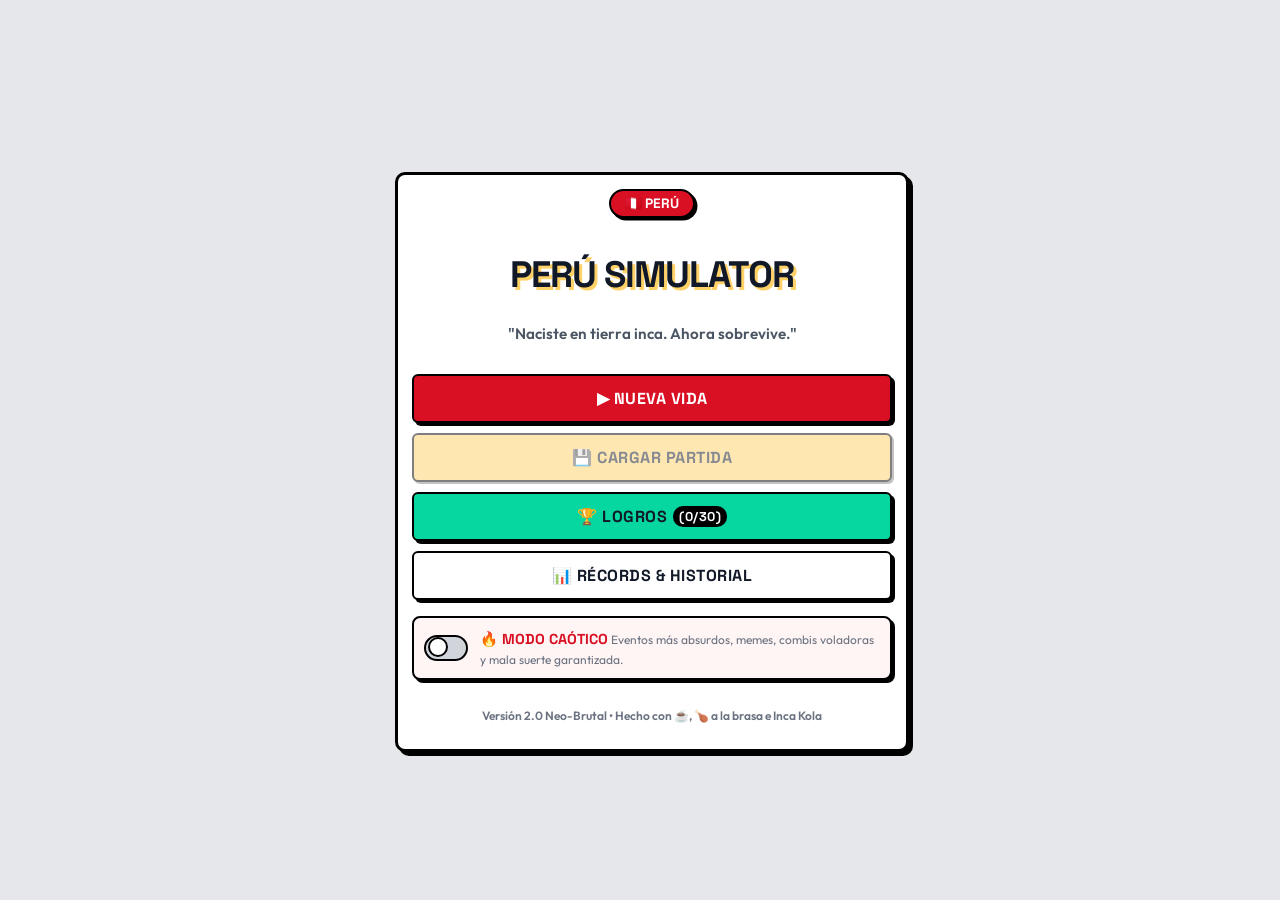
==== commit 69964d8a: "Reorganizacion de elementos" ====
--- a/index.html
+++ b/index.html
@@ -8,7 +8,7 @@
     <!-- Google Fonts para Neo-Brutalismo -->
     <link rel="preconnect" href="https://fonts.googleapis.com">
     <link rel="preconnect" href="https://fonts.gstatic.com" crossorigin>
-    <link href="https://fonts.googleapis.com/css2?family=Outfit:wght@400;600;800;900&family=Space+Grotesk:wght@500;700;800&display=swap" rel="stylesheet">
+    <link href="https://fonts.googleapis.com/css2?family=Outfit:wght@400;600;800;900&family=Space+Grotesk:wght@500;700;800;900&display=swap" rel="stylesheet">
     <link rel="stylesheet" href="style.css">
 </head>
 <body>
@@ -200,7 +200,7 @@
             </div>
         </section>
 
-        <!-- PANTALLA 3: TABLERO DE JUEGO (GAMEPLAY) -->
+        <!-- PANTALLA 3: TABLERO DE JUEGO (GAMEPLAY FULL-SCREEN DASHBOARD) -->
         <section id="screen-gameplay" class="game-screen">
             <div class="gameplay-container">
                 <!-- Header de Estado Físico/Identidad -->
@@ -216,104 +216,112 @@
                             </div>
                         </div>
                     </div>
-                    <div class="game-meta">
-                        <div class="meta-badge age-badge">EDAD: <strong id="gameplay-age">0</strong> AÑOS</div>
-                        <div class="meta-badge status-badge" id="gameplay-stage">Bebé</div>
-                        <div class="meta-badge karma-badge" id="gameplay-karma">😇 Bueno</div>
-                        <div id="gameplay-chaos-badge" class="meta-badge chaos-badge hide">🔥 CAOS</div>
+                    
+                    <div class="gameplay-header-right">
+                        <div class="game-meta">
+                            <div class="meta-badge age-badge">EDAD: <strong id="gameplay-age">0</strong> AÑOS</div>
+                            <div class="meta-badge status-badge" id="gameplay-stage">Bebé</div>
+                            <div class="meta-badge karma-badge" id="gameplay-karma">😇 Bueno</div>
+                            <div id="gameplay-chaos-badge" class="meta-badge chaos-badge hide">🔥 CAOS</div>
+                        </div>
+                        <div class="life-progress-bar-container neo-box">
+                            <span class="progress-txt">VIDA (0-95):</span>
+                            <div class="life-progress-track">
+                                <div class="life-progress-fill" id="gameplay-life-progress" style="width: 0%;"></div>
+                            </div>
+                        </div>
                     </div>
                 </header>
 
-                <!-- Barra de Progreso de la Vida -->
-                <div class="life-progress-bar-container neo-box">
-                    <div class="life-progress-label">PROGRESO DE VIDA (0 - 95 AÑOS)</div>
-                    <div class="life-progress-track">
-                        <div class="life-progress-fill" id="gameplay-life-progress" style="width: 0%;"></div>
-                    </div>
-                </div>
-
-                <!-- Panel de Estadísticas en Cuadrícula -->
-                <section class="stats-grid">
-                    <div class="stat-card neo-card" data-stat="money">
-                        <div class="stat-header">
-                            <span class="stat-emoji">💰</span>
-                            <span class="stat-title">DINERO</span>
-                        </div>
-                        <div class="stat-value" id="stat-money">S/. 0</div>
-                    </div>
-                    <div class="stat-card neo-card" data-stat="health">
-                        <div class="stat-header">
-                            <span class="stat-emoji">❤️</span>
-                            <span class="stat-title">SALUD</span>
-                            <span class="stat-percentage" id="stat-health-percent">100%</span>
-                        </div>
-                        <div class="stat-bar"><div class="stat-bar-fill val-good" id="stat-health-bar" style="width: 100%;"></div></div>
-                    </div>
-                    <div class="stat-card neo-card" data-stat="happiness">
-                        <div class="stat-header">
-                            <span class="stat-emoji">😊</span>
-                            <span class="stat-title">FELICIDAD</span>
-                            <span class="stat-percentage" id="stat-happiness-percent">100%</span>
-                        </div>
-                        <div class="stat-bar"><div class="stat-bar-fill val-good" id="stat-happiness-bar" style="width: 100%;"></div></div>
-                    </div>
-                    <div class="stat-card neo-card" data-stat="stress">
-                        <div class="stat-header">
-                            <span class="stat-emoji">😰</span>
-                            <span class="stat-title">ESTRÉS</span>
-                            <span class="stat-percentage" id="stat-stress-percent">0%</span>
-                        </div>
-                        <div class="stat-bar"><div class="stat-bar-fill val-low" id="stat-stress-bar" style="width: 0%;"></div></div>
-                    </div>
-                    <div class="stat-card neo-card" data-stat="education">
-                        <div class="stat-header">
-                            <span class="stat-emoji">📚</span>
-                            <span class="stat-title">EDUCACIÓN</span>
-                            <span class="stat-percentage" id="stat-education-percent">0%</span>
-                        </div>
-                        <div class="stat-bar"><div class="stat-bar-fill val-low" id="stat-education-bar" style="width: 0%;"></div></div>
-                    </div>
-                    <div class="stat-card neo-card" data-stat="contacts">
-                        <div class="stat-header">
-                            <span class="stat-emoji">🤝</span>
-                            <span class="stat-title">CONTACTOS</span>
-                            <span class="stat-percentage" id="stat-contacts-percent">0%</span>
-                        </div>
-                        <div class="stat-bar"><div class="stat-bar-fill val-low" id="stat-contacts-bar" style="width: 0%;"></div></div>
-                    </div>
-                </section>
-
-                <!-- Panel de Estado Adicional (Empleo, Pareja, Mascota, Activos) -->
-                <section class="status-summary-panel">
-                    <div class="summary-chip neo-chip" id="summary-job">💼 Ninguno</div>
-                    <div class="summary-chip neo-chip" id="summary-partner">❤️ Soltero</div>
-                    <div class="summary-chip neo-chip" id="summary-assets">🏠 Sin bienes</div>
-                    <div class="summary-chip neo-chip" id="summary-pets">🐕 Sin mascotas</div>
-                </section>
-
-                <!-- Panel de Evento Principal -->
-                <main class="event-panel neo-card" id="event-panel">
-                    <div class="event-image-container">
-                        <span id="event-large-emoji" class="large-emoji">👶</span>
-                    </div>
-                    <div class="event-content">
-                        <h2 class="event-title" id="event-title">¡Has nacido!</h2>
-                        <p class="event-description" id="event-description">Estás en los brazos de tu madre en un hospital. El médico te da una nalgada y empiezas a llorar en territorio peruano. ¡Buena suerte!</p>
-                    </div>
-                    <div class="event-options" id="event-options">
-                        <button class="btn btn-option">Continuar</button>
-                    </div>
-                </main>
-
-                <!-- Consola de Registro Histórico (Log) -->
-                <section class="console-log-container neo-card">
-                    <h4 class="console-title">📜 BITÁCORA DE VIDA PERUANA</h4>
-                    <div class="console-log" id="console-log">
-                        <div class="log-entry">👶 Naciste en el Perú. ¡El juego de la supervivencia comienza!</div>
-                    </div>
-                </section>
-
-                <!-- Tab Footer de Navegación de Acciones -->
+                <!-- Dashboard Layout Principal: Columna Izquierda (Stats + Status + Log) & Columna Derecha (Evento Principal) -->
+                <div class="gameplay-dashboard-body">
+                    <div class="stats-column">
+                        <!-- Panel de Estadísticas en Cuadrícula -->
+                        <section class="stats-grid">
+                            <div class="stat-card neo-card" data-stat="money">
+                                <div class="stat-header">
+                                    <span class="stat-emoji">💰</span>
+                                    <span class="stat-title">DINERO</span>
+                                </div>
+                                <div class="stat-value" id="stat-money">S/. 0</div>
+                            </div>
+                            <div class="stat-card neo-card" data-stat="health">
+                                <div class="stat-header">
+                                    <span class="stat-emoji">❤️</span>
+                                    <span class="stat-title">SALUD</span>
+                                    <span class="stat-percentage" id="stat-health-percent">100%</span>
+                                </div>
+                                <div class="stat-bar"><div class="stat-bar-fill val-good" id="stat-health-bar" style="width: 100%;"></div></div>
+                            </div>
+                            <div class="stat-card neo-card" data-stat="happiness">
+                                <div class="stat-header">
+                                    <span class="stat-emoji">😊</span>
+                                    <span class="stat-title">FELICIDAD</span>
+                                    <span class="stat-percentage" id="stat-happiness-percent">100%</span>
+                                </div>
+                                <div class="stat-bar"><div class="stat-bar-fill val-good" id="stat-happiness-bar" style="width: 100%;"></div></div>
+                            </div>
+                            <div class="stat-card neo-card" data-stat="stress">
+                                <div class="stat-header">
+                                    <span class="stat-emoji">😰</span>
+                                    <span class="stat-title">ESTRÉS</span>
+                                    <span class="stat-percentage" id="stat-stress-percent">0%</span>
+                                </div>
+                                <div class="stat-bar"><div class="stat-bar-fill val-low" id="stat-stress-bar" style="width: 0%;"></div></div>
+                            </div>
+                            <div class="stat-card neo-card" data-stat="education">
+                                <div class="stat-header">
+                                    <span class="stat-emoji">📚</span>
+                                    <span class="stat-title">EDUCACIÓN</span>
+                                    <span class="stat-percentage" id="stat-education-percent">0%</span>
+                                </div>
+                                <div class="stat-bar"><div class="stat-bar-fill val-low" id="stat-education-bar" style="width: 0%;"></div></div>
+                            </div>
+                            <div class="stat-card neo-card" data-stat="contacts">
+                                <div class="stat-header">
+                                    <span class="stat-emoji">🤝</span>
+                                    <span class="stat-title">CONTACTOS</span>
+                                    <span class="stat-percentage" id="stat-contacts-percent">0%</span>
+                                </div>
+                                <div class="stat-bar"><div class="stat-bar-fill val-low" id="stat-contacts-bar" style="width: 0%;"></div></div>
+                            </div>
+                        </section>
+
+                        <!-- Panel de Estado Adicional -->
+                        <section class="status-summary-panel">
+                            <div class="summary-chip neo-chip" id="summary-job">💼 Ninguno</div>
+                            <div class="summary-chip neo-chip" id="summary-partner">❤️ Soltero</div>
+                            <div class="summary-chip neo-chip" id="summary-assets">🏠 Sin bienes</div>
+                            <div class="summary-chip neo-chip" id="summary-pets">🐕 Sin mascotas</div>
+                        </section>
+
+                        <!-- Consola de Registro Histórico (Log) -->
+                        <section class="console-log-container neo-card">
+                            <h4 class="console-title">📜 BITÁCORA DE VIDA PERUANA</h4>
+                            <div class="console-log" id="console-log">
+                                <div class="log-entry">👶 Naciste en el Perú. ¡El juego de la supervivencia comienza!</div>
+                            </div>
+                        </section>
+                    </div>
+
+                    <!-- Columna de Evento Activo -->
+                    <div class="event-column">
+                        <main class="event-panel neo-card" id="event-panel">
+                            <div class="event-image-container">
+                                <span id="event-large-emoji" class="large-emoji">👶</span>
+                            </div>
+                            <div class="event-content">
+                                <h2 class="event-title" id="event-title">¡Has nacido!</h2>
+                                <p class="event-description" id="event-description">Estás en los brazos de tu madre en un hospital. El médico te da una nalgada y empiezas a llorar en territorio peruano. ¡Buena suerte!</p>
+                            </div>
+                            <div class="event-options" id="event-options">
+                                <button class="btn btn-option">Continuar</button>
+                            </div>
+                        </main>
+                    </div>
+                </div>
+
+                <!-- Footer de Navegación de Acciones -->
                 <footer class="gameplay-footer-actions neo-card">
                     <button id="btn-action-next-year" class="btn btn-primary btn-action-main">
                         <span class="icon">⏳</span>
--- a/style.css
+++ b/style.css
@@ -1,18 +1,15 @@
 /* ==========================================
-   PERÚ SIMULATOR - SISTEMA DE DISEÑO NEO-BRUTALISTA (style.css)
+   PERÚ SIMULATOR - SISTEMA NEO-BRUTALISTA FULL-SCREEN (style.css)
    ========================================== */
 
 :root {
-    /* Paleta Neo-Brutalista de Alto Contraste */
     --neo-bg: #F4F4F0;
     --neo-card-bg: #FFFFFF;
     --neo-border: #000000;
     --neo-shadow: #000000;
     
     --neo-red: #D91023;       /* Rojo Perú */
-    --neo-red-light: #FF4D5E;
     --neo-yellow: #FFD166;    /* Amarillo Inca / Sol */
-    --neo-yellow-light: #FFE5A3;
     --neo-green: #06D6A0;     /* Verde Esmeralda */
     --neo-cyan: #00F0FF;      /* Cian Eléctrico */
     --neo-purple: #7209B7;    /* Morado Caos */
@@ -24,38 +21,29 @@
     --font-body: 'Outfit', sans-serif;
 }
 
-/* Reset y Estilos Globales */
-* {
+/* Reset y Fijado Completo a la Pantalla (0-Scroll Global) */
+html, body {
+    width: 100vw;
+    height: 100vh;
     margin: 0;
     padding: 0;
-    box-sizing: border-box;
-    -webkit-tap-highlight-color: transparent;
-}
-
-body {
+    overflow: hidden;
     background-color: #E2E2DC;
-    background-image: 
-        radial-gradient(#000000 1px, transparent 1px);
-    background-size: 24px 24px;
     font-family: var(--font-body);
     color: var(--neo-dark);
-    min-height: 100vh;
-    display: flex;
-    justify-content: center;
-    align-items: center;
-    padding: 12px;
-}
-
-/* Contenedor Principal tipo SPA */
+    -webkit-tap-highlight-color: transparent;
+}
+
+/* App Wrapper Ocupa 100% Pantalla */
 #game-wrapper {
-    width: 100%;
-    max-width: 650px;
-    height: 94vh;
-    max-height: 900px;
+    width: 100vw;
+    height: 100vh;
+    max-width: 100vw;
+    max-height: 100vh;
     background-color: var(--neo-bg);
-    border: 4px solid var(--neo-border);
-    box-shadow: 8px 8px 0px var(--neo-shadow);
-    border-radius: 16px;
+    border: none;
+    box-shadow: none;
+    border-radius: 0;
     position: relative;
     display: flex;
     flex-direction: column;
@@ -67,195 +55,149 @@
     position: absolute;
     top: 0;
     left: 0;
-    width: 100%;
-    height: 100%;
+    width: 100vw;
+    height: 100vh;
     display: none;
     flex-direction: column;
-    padding: 16px;
-    overflow-y: auto;
+    padding: 12px;
+    overflow: hidden;
 }
 
 .game-screen.active {
     display: flex;
 }
 
-/* Scrollbar Personalizado Brutalista */
+/* Custom Scrollbar */
 ::-webkit-scrollbar {
-    width: 10px;
-}
-
+    width: 8px;
+    height: 8px;
+}
 ::-webkit-scrollbar-track {
     background: #E5E7EB;
     border-left: 2px solid #000;
 }
-
 ::-webkit-scrollbar-thumb {
     background: var(--neo-yellow);
     border: 2px solid #000;
 }
 
-::-webkit-scrollbar-thumb:hover {
-    background: var(--neo-red);
-}
-
 /* COMPONENTES BASE NEO-BRUTALISTAS */
 .neo-card {
     background: var(--neo-card-bg);
-    border: 3.5px solid var(--neo-border);
-    box-shadow: 6px 6px 0px var(--neo-shadow);
-    border-radius: 12px;
-    padding: 20px;
-}
-
-.neo-box {
-    background: #FDFDFB;
     border: 3px solid var(--neo-border);
     box-shadow: 4px 4px 0px var(--neo-shadow);
     border-radius: 10px;
     padding: 14px;
 }
 
+.neo-box {
+    background: #FDFDFB;
+    border: 2.5px solid var(--neo-border);
+    box-shadow: 3px 3px 0px var(--neo-shadow);
+    border-radius: 8px;
+    padding: 10px;
+}
+
 .neo-label {
     font-family: var(--font-heading);
     font-weight: 800;
-    font-size: 0.95rem;
+    font-size: 0.9rem;
     text-transform: uppercase;
-    letter-spacing: 0.5px;
     display: block;
-    margin-bottom: 8px;
+    margin-bottom: 6px;
 }
 
 .neo-input {
     width: 100%;
     font-family: var(--font-heading);
     font-weight: 700;
-    font-size: 1rem;
-    padding: 12px 14px;
+    font-size: 0.95rem;
+    padding: 10px 12px;
     background: #FFFFFF;
-    border: 3px solid #000;
-    box-shadow: 3px 3px 0px #000;
-    border-radius: 8px;
+    border: 2.5px solid #000;
+    box-shadow: 2.5px 2.5px 0px #000;
+    border-radius: 6px;
     outline: none;
 }
 
 .neo-input:focus {
     background: #FFFDEB;
-    box-shadow: 4px 4px 0px var(--neo-red);
-}
-
-/* SISTEMA DE BOTONES BRUTALISTAS */
+    box-shadow: 3.5px 3.5px 0px var(--neo-red);
+}
+
+/* BOTONES BRUTALISTAS */
 .btn {
     font-family: var(--font-heading);
     font-weight: 800;
     text-transform: uppercase;
     letter-spacing: 0.5px;
-    border: 3px solid var(--neo-border);
-    box-shadow: 4px 4px 0px var(--neo-shadow);
-    border-radius: 8px;
+    border: 2.5px solid var(--neo-border);
+    box-shadow: 3px 3px 0px var(--neo-shadow);
+    border-radius: 6px;
     cursor: pointer;
-    transition: transform 0.08s ease, box-shadow 0.08s ease, background-color 0.1s ease;
+    transition: transform 0.08s ease, box-shadow 0.08s ease;
     display: inline-flex;
     align-items: center;
     justify-content: center;
-    gap: 8px;
-    text-decoration: none;
+    gap: 6px;
     user-select: none;
 }
 
 .btn:hover:not(:disabled) {
-    transform: translate(-2px, -2px);
-    box-shadow: 6px 6px 0px var(--neo-shadow);
+    transform: translate(-1.5px, -1.5px);
+    box-shadow: 4.5px 4.5px 0px var(--neo-shadow);
 }
 
 .btn:active:not(:disabled) {
-    transform: translate(2px, 2px);
-    box-shadow: 2px 2px 0px var(--neo-shadow);
+    transform: translate(1.5px, 1.5px);
+    box-shadow: 1.5px 1.5px 0px var(--neo-shadow);
 }
 
 .btn:disabled {
     opacity: 0.5;
     cursor: not-allowed;
     box-shadow: 2px 2px 0px #888;
-    border-color: #555;
-}
-
-/* Variaciones de Color en Botones */
-.btn-primary {
-    background-color: var(--neo-red);
-    color: var(--neo-white);
-}
-
-.btn-secondary {
-    background-color: var(--neo-yellow);
-    color: var(--neo-dark);
-}
-
-.btn-accent {
-    background-color: var(--neo-green);
-    color: var(--neo-dark);
-}
-
-.btn-neutral {
-    background-color: #FFFFFF;
-    color: var(--neo-dark);
-}
-
-.btn-danger {
-    background-color: #FF2A42;
-    color: var(--neo-white);
-}
-
-.btn-large {
-    width: 100%;
-    padding: 14px 20px;
-    font-size: 1.1rem;
-}
-
-.btn-small {
-    padding: 8px 14px;
-    font-size: 0.85rem;
-}
-
-.btn-full {
-    width: 100%;
-    padding: 12px;
-    margin-top: 8px;
-}
+}
+
+.btn-primary { background-color: var(--neo-red); color: var(--neo-white); }
+.btn-secondary { background-color: var(--neo-yellow); color: var(--neo-dark); }
+.btn-accent { background-color: var(--neo-green); color: var(--neo-dark); }
+.btn-neutral { background-color: #FFFFFF; color: var(--neo-dark); }
+.btn-danger { background-color: #FF2A42; color: var(--neo-white); }
+
+.btn-large { width: 100%; padding: 12px 16px; font-size: 1rem; }
+.btn-small { padding: 6px 10px; font-size: 0.8rem; }
+.btn-full { width: 100%; padding: 10px; margin-top: 6px; }
 
 /* Botón de Opción de Evento */
 .btn-option {
     width: 100%;
     text-align: left;
-    padding: 14px 18px;
+    padding: 12px 14px;
     font-family: var(--font-body);
-    font-size: 1rem;
+    font-size: 0.95rem;
     font-weight: 600;
     color: var(--neo-dark);
     background: #FFFFFF;
-    border: 3px solid #000;
-    box-shadow: 4px 4px 0px #000;
+    border: 2.5px solid #000;
+    box-shadow: 3px 3px 0px #000;
     border-radius: 8px;
-    margin-bottom: 10px;
-    line-height: 1.4;
+    margin-bottom: 8px;
+    line-height: 1.35;
     cursor: pointer;
-    transition: transform 0.08s ease, box-shadow 0.08s ease, background 0.1s ease;
 }
 
 .btn-option:hover {
-    background: var(--neo-yellow-light);
-    transform: translate(-2px, -2px);
-    box-shadow: 6px 6px 0px #000;
-}
-
-.btn-option:active {
-    transform: translate(2px, 2px);
-    box-shadow: 2px 2px 0px #000;
+    background: #FFF8E7;
+    transform: translate(-1.5px, -1.5px);
+    box-shadow: 4.5px 4.5px 0px #000;
 }
 
 /* --- PANTALLA 1: MENÚ PRINCIPAL --- */
 #screen-main-menu {
     justify-content: center;
     align-items: center;
+    background: #E5E7EB;
 }
 
 .menu-card {
@@ -264,7 +206,7 @@
     text-align: center;
     display: flex;
     flex-direction: column;
-    gap: 20px;
+    gap: 16px;
 }
 
 .peru-flag-badge {
@@ -273,242 +215,201 @@
     color: #FFF;
     font-family: var(--font-heading);
     font-weight: 900;
-    font-size: 0.9rem;
-    padding: 6px 16px;
-    border: 2.5px solid #000;
-    box-shadow: 3px 3px 0px #000;
+    font-size: 0.85rem;
+    padding: 4px 14px;
+    border: 2px solid #000;
+    box-shadow: 2.5px 2.5px 0px #000;
     border-radius: 20px;
-    margin-bottom: 12px;
+    margin-bottom: 8px;
 }
 
 .main-title {
     font-family: var(--font-heading);
-    font-size: 2.5rem;
+    font-size: 2.3rem;
     font-weight: 900;
     letter-spacing: -1px;
-    line-height: 1.1;
+    line-height: 1;
     color: var(--neo-dark);
     text-transform: uppercase;
     text-shadow: 3px 3px 0px var(--neo-yellow);
 }
 
 .subtitle {
-    font-size: 1rem;
+    font-size: 0.95rem;
     font-weight: 600;
     color: #4B5563;
-    margin-top: 6px;
 }
 
 .menu-options {
     display: flex;
     flex-direction: column;
-    gap: 12px;
+    gap: 10px;
 }
 
 .badge-pill {
     background: #000;
     color: #FFF;
-    padding: 2px 8px;
-    border-radius: 12px;
-    font-size: 0.85rem;
-}
-
-/* Interruptor Modo Caótico */
+    padding: 2px 6px;
+    border-radius: 10px;
+    font-size: 0.8rem;
+}
+
 .chaos-toggle-box {
     display: flex;
     align-items: center;
-    gap: 14px;
+    gap: 12px;
     text-align: left;
     background: #FFF5F5;
-    border-color: var(--neo-red);
 }
 
 .chaos-title {
     font-family: var(--font-heading);
     font-weight: 800;
+    font-size: 0.9rem;
     color: var(--neo-red);
-    display: block;
 }
 
 .chaos-desc {
-    font-size: 0.85rem;
+    font-size: 0.75rem;
     color: #6B7280;
 }
 
 .switch-container {
     position: relative;
-    width: 52px;
-    height: 30px;
+    width: 44px;
+    height: 26px;
     flex-shrink: 0;
 }
 
-.switch-container input {
-    opacity: 0;
-    width: 0;
-    height: 0;
-}
+.switch-container input { opacity: 0; width: 0; height: 0; }
 
 .switch-slider {
     position: absolute;
     cursor: pointer;
     top: 0; left: 0; right: 0; bottom: 0;
     background-color: #D1D5DB;
-    border: 3px solid #000;
-    border-radius: 30px;
+    border: 2.5px solid #000;
+    border-radius: 26px;
     transition: 0.2s;
 }
 
 .switch-slider:before {
     position: absolute;
     content: "";
-    height: 18px;
-    width: 18px;
-    left: 3px;
-    bottom: 3px;
+    height: 16px;
+    width: 16px;
+    left: 2px;
+    bottom: 2px;
     background-color: #FFF;
     border: 2px solid #000;
     border-radius: 50%;
     transition: 0.2s;
 }
 
-input:checked + .switch-slider {
-    background-color: var(--neo-red);
-}
-
-input:checked + .switch-slider:before {
-    transform: translateX(20px);
-}
-
-.menu-footer {
-    font-size: 0.8rem;
-    font-weight: 600;
-    color: #6B7280;
-}
+input:checked + .switch-slider { background-color: var(--neo-red); }
+input:checked + .switch-slider:before { transform: translateX(16px); }
+
+.menu-footer { font-size: 0.75rem; font-weight: 600; color: #6B7280; }
 
 /* --- PANTALLA 2: CREACIÓN DE PERSONAJE --- */
+#screen-character-creator {
+    justify-content: center;
+    align-items: center;
+    overflow-y: auto;
+}
+
 .creator-card {
-    display: flex;
-    flex-direction: column;
-    gap: 18px;
+    width: 100%;
+    max-width: 580px;
+    display: flex;
+    flex-direction: column;
+    gap: 12px;
 }
 
 .screen-title h2 {
     font-family: var(--font-heading);
-    font-size: 1.8rem;
+    font-size: 1.5rem;
     font-weight: 900;
-    text-transform: uppercase;
-}
-
-.screen-title p {
-    font-size: 0.95rem;
-    color: #4B5563;
-}
-
-.input-with-button {
-    display: flex;
-    gap: 10px;
-}
-
-/* Radio Groups Neo-Brutalistas */
+}
+
+.screen-title p { font-size: 0.85rem; color: #4B5563; }
+.input-with-button { display: flex; gap: 8px; }
+
 .radio-group-neo {
     display: grid;
-    grid-template-columns: repeat(auto-fit, minmax(130px, 1fr));
-    gap: 10px;
+    grid-template-columns: repeat(3, 1fr);
+    gap: 8px;
 }
 
 .radio-grid-4-neo {
     display: grid;
-    grid-template-columns: repeat(2, 1fr);
-    gap: 10px;
-}
-
-@media (min-width: 500px) {
-    .radio-grid-4-neo {
-        grid-template-columns: repeat(4, 1fr);
-    }
-}
-
-.radio-card-neo {
+    grid-template-columns: repeat(4, 1fr);
+    gap: 8px;
+}
+
+.radio-card-neo input { display: none; }
+
+.radio-box {
+    display: flex;
+    flex-direction: column;
+    align-items: center;
+    justify-content: center;
+    padding: 8px 4px;
+    background: #FFFFFF;
+    border: 2.5px solid #000;
+    box-shadow: 2.5px 2.5px 0px #000;
+    border-radius: 6px;
+    text-align: center;
     cursor: pointer;
 }
 
-.radio-card-neo input {
-    display: none;
-}
-
-.radio-box {
-    display: flex;
-    flex-direction: column;
-    align-items: center;
-    justify-content: center;
-    padding: 12px 8px;
-    background: #FFFFFF;
-    border: 3px solid #000;
-    box-shadow: 3px 3px 0px #000;
-    border-radius: 8px;
-    text-align: center;
-    transition: all 0.1s ease;
-}
-
-.radio-box .emoji {
-    font-size: 1.8rem;
-    margin-bottom: 4px;
-}
-
-.radio-box .label, .radio-box .label-title {
-    font-family: var(--font-heading);
-    font-weight: 800;
-    font-size: 0.9rem;
-}
-
-.radio-box .label-desc {
-    font-size: 0.75rem;
-    color: #4B5563;
-    margin-top: 2px;
-}
+.radio-box .emoji { font-size: 1.4rem; margin-bottom: 2px; }
+.radio-box .label, .radio-box .label-title { font-family: var(--font-heading); font-weight: 800; font-size: 0.8rem; }
+.radio-box .label-desc { font-size: 0.68rem; color: #6B7280; }
 
 .radio-card-neo input:checked + .radio-box {
     background: var(--neo-yellow);
-    transform: translate(-2px, -2px);
-    box-shadow: 5px 5px 0px #000;
-    border-color: #000;
-}
-
-.creator-actions {
-    display: flex;
-    gap: 12px;
-    margin-top: 10px;
-}
-
-/* --- PANTALLA 3: TABLERO DE JUEGO (GAMEPLAY) --- */
+    transform: translate(-1.5px, -1.5px);
+    box-shadow: 4px 4px 0px #000;
+}
+
+.creator-actions { display: flex; gap: 10px; margin-top: 6px; }
+
+/* --- PANTALLA 3: TABLERO DE JUEGO (FULL-SCREEN ZERO-SCROLL DASHBOARD) --- */
+#screen-gameplay {
+    padding: 10px;
+}
+
 .gameplay-container {
-    display: flex;
-    flex-direction: column;
-    gap: 14px;
-}
-
+    width: 100%;
+    height: 100%;
+    display: flex;
+    flex-direction: column;
+    gap: 10px;
+    justify-content: space-between;
+    overflow: hidden;
+}
+
+/* Header Gameplay */
 .gameplay-header {
     display: flex;
     justify-content: space-between;
     align-items: center;
-    flex-wrap: wrap;
-    gap: 12px;
-}
-
-.character-summary {
-    display: flex;
-    align-items: center;
-    gap: 12px;
-}
+    padding: 8px 14px;
+    flex-shrink: 0;
+    background: #FFFFFF;
+}
+
+.character-summary { display: flex; align-items: center; gap: 10px; }
 
 .char-avatar {
-    font-size: 2.4rem;
+    font-size: 2rem;
     background: var(--neo-yellow);
-    border: 3px solid #000;
-    box-shadow: 3px 3px 0px #000;
-    border-radius: 12px;
-    width: 60px;
-    height: 60px;
+    border: 2.5px solid #000;
+    box-shadow: 2.5px 2.5px 0px #000;
+    border-radius: 10px;
+    width: 48px;
+    height: 48px;
     display: flex;
     align-items: center;
     justify-content: center;
@@ -517,337 +418,344 @@
 
 .char-details h3 {
     font-family: var(--font-heading);
-    font-size: 1.3rem;
+    font-size: 1.15rem;
     font-weight: 900;
-}
-
-.char-sub-details {
-    display: flex;
-    gap: 6px;
-    flex-wrap: wrap;
-    margin-top: 4px;
-}
+    line-height: 1.1;
+}
+
+.char-sub-details { display: flex; gap: 4px; margin-top: 3px; }
 
 .tag-neo {
     font-family: var(--font-heading);
-    font-size: 0.75rem;
+    font-size: 0.7rem;
     font-weight: 800;
     background: #E5E7EB;
     border: 2px solid #000;
+    padding: 1px 6px;
+    border-radius: 4px;
+}
+
+.gameplay-header-right {
+    display: flex;
+    flex-direction: column;
+    align-items: flex-end;
+    gap: 4px;
+}
+
+.game-meta { display: flex; gap: 6px; align-items: center; }
+
+.meta-badge {
+    font-family: var(--font-heading);
+    font-size: 0.75rem;
+    font-weight: 800;
+    background: #FFF;
+    border: 2px solid #000;
+    box-shadow: 2px 2px 0px #000;
     padding: 2px 8px;
     border-radius: 6px;
 }
 
-.tag-neo.class-pobre { background: #E5E7EB; }
-.tag-neo.class-media { background: #BAE6FD; }
-.tag-neo.class-rico { background: #FEF08A; }
-
-.game-meta {
-    display: flex;
-    gap: 8px;
-    flex-wrap: wrap;
-}
-
-.meta-badge {
-    font-family: var(--font-heading);
-    font-size: 0.85rem;
-    font-weight: 800;
-    background: #FFF;
-    border: 2.5px solid #000;
-    box-shadow: 2.5px 2.5px 0px #000;
-    padding: 4px 10px;
-    border-radius: 8px;
-}
-
 .age-badge { background: var(--neo-cyan); }
-.status-badge { background: #FFF; }
 .karma-badge { background: #DCFCE7; }
 .chaos-badge { background: var(--neo-red); color: #FFF; }
 
-/* Barra de Progreso de Vida */
 .life-progress-bar-container {
-    padding: 10px 14px;
-}
-
-.life-progress-label {
-    font-family: var(--font-heading);
-    font-size: 0.75rem;
+    display: flex;
+    align-items: center;
+    gap: 6px;
+    padding: 2px 8px;
+    margin: 0;
+    box-shadow: 2px 2px 0px #000;
+}
+
+.progress-txt {
+    font-family: var(--font-heading);
+    font-size: 0.68rem;
     font-weight: 800;
-    margin-bottom: 6px;
 }
 
 .life-progress-track {
-    width: 100%;
-    height: 14px;
-    background: #E5E7EB;
-    border: 2.5px solid #000;
-    border-radius: 10px;
-    overflow: hidden;
-}
-
-.life-progress-fill {
-    height: 100%;
-    background: linear-gradient(to right, var(--neo-green), var(--neo-yellow), var(--neo-red));
-    transition: width 0.3s ease;
-}
-
-/* Estadísticas en Cuadrícula */
-.stats-grid {
-    display: grid;
-    grid-template-columns: repeat(2, 1fr);
-    gap: 10px;
-}
-
-@media (min-width: 520px) {
-    .stats-grid {
-        grid-template-columns: repeat(3, 1fr);
-    }
-}
-
-.stat-card {
-    padding: 12px;
-}
-
-.stat-header {
-    display: flex;
-    align-items: center;
-    gap: 6px;
-    font-family: var(--font-heading);
-    font-weight: 800;
-    font-size: 0.85rem;
-
-}
-
-.stat-percentage {
-    margin-left: auto;
-    font-size: 0.8rem;
-}
-
-.stat-value {
-    font-family: var(--font-heading);
-    font-size: 1.2rem;
-    font-weight: 900;
-    margin-top: 6px;
-    color: var(--neo-red);
-}
-
-.stat-bar {
-    width: 100%;
+    width: 120px;
     height: 10px;
     background: #E5E7EB;
     border: 2px solid #000;
     border-radius: 6px;
     overflow: hidden;
-    margin-top: 6px;
-}
-
-.stat-bar-fill {
+}
+
+.life-progress-fill {
     height: 100%;
+    background: linear-gradient(to right, var(--neo-green), var(--neo-yellow), var(--neo-red));
     transition: width 0.3s ease;
 }
 
+/* Dashboard Content Layout (Grid Desktop / Flex Mobile) */
+.gameplay-dashboard-body {
+    flex: 1;
+    display: grid;
+    grid-template-columns: 340px 1fr;
+    gap: 10px;
+    min-height: 0;
+    overflow: hidden;
+}
+
+/* Left Stats Column */
+.stats-column {
+    display: flex;
+    flex-direction: column;
+    gap: 8px;
+    min-height: 0;
+    overflow-y: auto;
+}
+
+.stats-grid {
+    display: grid;
+    grid-template-columns: repeat(2, 1fr);
+    gap: 6px;
+}
+
+.stat-card {
+    padding: 8px 10px;
+}
+
+.stat-header {
+    display: flex;
+    align-items: center;
+    gap: 4px;
+    font-family: var(--font-heading);
+    font-weight: 800;
+    font-size: 0.75rem;
+}
+
+.stat-percentage { margin-left: auto; font-size: 0.7rem; }
+
+.stat-value {
+    font-family: var(--font-heading);
+    font-size: 1.05rem;
+    font-weight: 900;
+    margin-top: 2px;
+    color: var(--neo-red);
+}
+
+.stat-bar {
+    width: 100%;
+    height: 8px;
+    background: #E5E7EB;
+    border: 1.8px solid #000;
+    border-radius: 4px;
+    overflow: hidden;
+    margin-top: 4px;
+}
+
+.stat-bar-fill { height: 100%; transition: width 0.3s ease; }
 .val-good { background: var(--neo-green); }
 .val-mid { background: var(--neo-yellow); }
 .val-bad, .val-low { background: var(--neo-red); }
 
 /* Status Summary Chips */
 .status-summary-panel {
-    display: flex;
-    gap: 8px;
-    overflow-x: auto;
-    padding-bottom: 4px;
+    display: grid;
+    grid-template-columns: repeat(2, 1fr);
+    gap: 6px;
 }
 
 .neo-chip {
     font-family: var(--font-heading);
-    font-size: 0.8rem;
-    font-weight: 700;
+    font-size: 0.72rem;
+    font-weight: 800;
     background: #FFFFFF;
-    border: 2.5px solid #000;
-    box-shadow: 3px 3px 0px #000;
-    padding: 6px 12px;
-    border-radius: 20px;
+    border: 2px solid #000;
+    box-shadow: 2px 2px 0px #000;
+    padding: 4px 8px;
+    border-radius: 6px;
     white-space: nowrap;
-}
-
-/* Event Panel */
-.event-panel {
-    background: #FFFDF0;
-    border-color: #000;
-    display: flex;
-    flex-direction: column;
-    gap: 12px;
-}
-
-.event-image-container {
-    text-align: center;
-    padding: 10px;
-}
-
-.large-emoji {
-    font-size: 3.5rem;
-    display: inline-block;
-    filter: drop-shadow(3px 3px 0px #000);
-}
-
-.event-title {
-    font-family: var(--font-heading);
-    font-size: 1.4rem;
-    font-weight: 900;
-    margin-bottom: 6px;
-}
-
-.event-description {
-    font-size: 0.95rem;
-    line-height: 1.5;
-    color: #374151;
-}
-
-.event-options {
-    margin-top: 10px;
-    display: flex;
-    flex-direction: column;
-}
-
-/* Console Log Neo-Brutalista */
+    overflow: hidden;
+    text-overflow: ellipsis;
+}
+
+/* Console Log */
 .console-log-container {
     background: var(--neo-dark);
     color: #FFF;
-    border-color: #000;
-    padding: 14px;
+    padding: 10px;
+    flex: 1;
+    display: flex;
+    flex-direction: column;
+    min-height: 100px;
 }
 
 .console-title {
     font-family: var(--font-heading);
-    font-size: 0.85rem;
+    font-size: 0.75rem;
     font-weight: 800;
     color: var(--neo-yellow);
-    margin-bottom: 8px;
-    letter-spacing: 0.5px;
+    margin-bottom: 6px;
 }
 
 .console-log {
-    max-height: 120px;
+    flex: 1;
     overflow-y: auto;
     display: flex;
     flex-direction: column;
-    gap: 6px;
-    font-size: 0.85rem;
-    line-height: 1.4;
+    gap: 4px;
+    font-size: 0.78rem;
+    line-height: 1.35;
 }
 
 .log-entry {
     background: rgba(255, 255, 255, 0.08);
     border-left: 3px solid var(--neo-green);
-    padding: 4px 8px;
+    padding: 3px 6px;
     border-radius: 0 4px 4px 0;
 }
 
-/* Gameplay Footer Bar */
+/* Right Event Column */
+.event-column {
+    display: flex;
+    flex-direction: column;
+    height: 100%;
+    min-height: 0;
+}
+
+.event-panel {
+    height: 100%;
+    display: flex;
+    flex-direction: column;
+    justify-content: space-between;
+    background: #FFFDF0;
+    padding: 16px;
+    overflow-y: auto;
+}
+
+.event-image-container { text-align: center; }
+.large-emoji { font-size: 3rem; filter: drop-shadow(2.5px 2.5px 0px #000); }
+
+.event-title {
+    font-family: var(--font-heading);
+    font-size: 1.25rem;
+    font-weight: 900;
+    margin-bottom: 4px;
+}
+
+.event-description {
+    font-size: 0.9rem;
+    line-height: 1.4;
+    color: #374151;
+}
+
+.event-options {
+    margin-top: 10px;
+    display: flex;
+    flex-direction: column;
+}
+
+/* Footer Actions (Botonera de Navegación) */
 .gameplay-footer-actions {
+    flex-shrink: 0;
     display: grid;
-    grid-template-columns: repeat(3, 1fr);
-    gap: 8px;
-    padding: 12px;
+    grid-template-columns: 1.8fr repeat(5, 1fr);
+    gap: 6px;
+    padding: 8px;
     background: #E5E7EB;
 }
 
-@media (min-width: 500px) {
+.btn-action-main {
+    padding: 10px 12px;
+    font-size: 0.9rem;
+}
+
+.btn-action-sub {
+    padding: 6px 4px;
+    font-size: 0.7rem;
+    flex-direction: column;
+    gap: 2px;
+}
+
+.btn-action-sub .icon { font-size: 1.1rem; }
+
+/* ADAPTACIÓN MÓVIL (PANTALLAS PEQUEÑAS < 820px) */
+@media (max-width: 820px) {
+    .gameplay-dashboard-body {
+        grid-template-columns: 1fr;
+        grid-template-rows: auto 1fr;
+        gap: 6px;
+        overflow-y: auto;
+    }
+
+    .stats-column {
+        overflow-y: visible;
+    }
+
+    .stats-grid {
+        grid-template-columns: repeat(3, 1fr);
+    }
+
+    .stat-card {
+        padding: 6px 8px;
+    }
+
+    .stat-value {
+        font-size: 0.9rem;
+    }
+
+    .console-log-container {
+        display: none; /* En móvil se priorizan stats y panel de eventos para 0-scroll */
+    }
+
     .gameplay-footer-actions {
-        grid-template-columns: repeat(6, 1fr);
+        grid-template-columns: repeat(3, 1fr);
+        grid-template-rows: auto auto;
     }
-}
-
-.btn-action-main {
-    grid-column: span 3;
-    padding: 12px;
-}
-
-@media (min-width: 500px) {
+
     .btn-action-main {
-        grid-column: span 1;
+        grid-column: span 3;
     }
 }
 
-.btn-action-sub {
-    padding: 8px 6px;
-    font-size: 0.75rem;
-    flex-direction: column;
-    gap: 2px;
-}
-
-.btn-action-sub .icon {
-    font-size: 1.2rem;
-}
-
 /* --- PANTALLA 4: FINAL (ENDING) --- */
+#screen-ending {
+    justify-content: center;
+    align-items: center;
+    overflow-y: auto;
+}
+
 .ending-card {
-    display: flex;
-    flex-direction: column;
-    gap: 16px;
+    width: 100%;
+    max-width: 580px;
+    display: flex;
+    flex-direction: column;
+    gap: 12px;
     text-align: center;
 }
 
-.ending-icon {
-    font-size: 4rem;
-    display: inline-block;
-}
-
-#ending-rank {
-    font-family: var(--font-heading);
-    font-size: 1.8rem;
-    font-weight: 900;
-    color: var(--neo-red);
-}
+.ending-icon { font-size: 3rem; }
+#ending-rank { font-family: var(--font-heading); font-size: 1.5rem; font-weight: 900; color: var(--neo-red); }
 
 .ending-stats-grid {
     display: grid;
     grid-template-columns: repeat(2, 1fr);
-    gap: 10px;
-    margin-top: 12px;
+    gap: 8px;
+    margin-top: 8px;
     text-align: left;
 }
 
 .end-stat-item {
     background: #FFF;
     border: 2px solid #000;
-    padding: 8px;
+    padding: 6px;
     border-radius: 6px;
-    font-size: 0.85rem;
-}
-
-.end-stat-item .lbl {
-    display: block;
-    font-size: 0.75rem;
-    color: #6B7280;
-}
-
-.canvas-container {
-    text-align: center;
-    overflow-x: auto;
-}
-
-#dni-canvas {
-    max-width: 100%;
-    height: auto;
-    border: 3px solid #000;
-    box-shadow: 4px 4px 0px #000;
-    border-radius: 8px;
-}
-
-.canvas-tip {
     font-size: 0.8rem;
-    color: #6B7280;
-    margin-top: 6px;
-}
-
-.ending-actions {
-    display: flex;
-    flex-direction: column;
-    gap: 10px;
-}
-
-/* MODALES NEO-BRUTALISTAS */
+}
+
+.end-stat-item .lbl { display: block; font-size: 0.7rem; color: #6B7280; }
+
+.canvas-container { text-align: center; overflow-x: auto; }
+#dni-canvas { max-width: 100%; height: auto; border: 2.5px solid #000; box-shadow: 3px 3px 0px #000; border-radius: 6px; }
+.canvas-tip { font-size: 0.75rem; color: #6B7280; margin-top: 4px; }
+
+.ending-actions { display: flex; flex-direction: column; gap: 8px; }
+
+/* MODALES */
 .modal-overlay {
     position: fixed;
     top: 0; left: 0; width: 100%; height: 100%;
@@ -856,23 +764,21 @@
     justify-content: center;
     align-items: center;
     z-index: 999;
-    padding: 16px;
-}
-
-.modal-overlay.active {
-    display: flex;
-}
+    padding: 12px;
+}
+
+.modal-overlay.active { display: flex; }
 
 .neo-modal {
     width: 100%;
-    max-width: 540px;
+    max-width: 520px;
     max-height: 85vh;
     display: flex;
     flex-direction: column;
     background: #FFFFFF;
-    border: 4px solid #000;
-    box-shadow: 8px 8px 0px #000;
-    border-radius: 14px;
+    border: 3.5px solid #000;
+    box-shadow: 6px 6px 0px #000;
+    border-radius: 12px;
     overflow: hidden;
 }
 
@@ -880,321 +786,119 @@
     display: flex;
     justify-content: space-between;
     align-items: center;
-    padding: 14px 18px;
+    padding: 10px 14px;
     background: var(--neo-yellow);
-    border-bottom: 3px solid #000;
-}
-
-.modal-header h3 {
-    font-family: var(--font-heading);
-    font-size: 1.2rem;
-    font-weight: 900;
-}
+    border-bottom: 2.5px solid #000;
+}
+
+.modal-header h3 { font-family: var(--font-heading); font-size: 1.1rem; font-weight: 900; }
 
 .modal-close {
     background: var(--neo-red);
     color: #FFF;
-    border: 2.5px solid #000;
+    border: 2px solid #000;
     box-shadow: 2px 2px 0px #000;
     border-radius: 6px;
-    width: 32px;
-    height: 32px;
-    font-size: 1.4rem;
+    width: 28px;
+    height: 28px;
+    font-size: 1.2rem;
     line-height: 1;
     cursor: pointer;
     font-weight: bold;
 }
 
-.modal-close:hover {
-    transform: translate(-1px, -1px);
-    box-shadow: 3px 3px 0px #000;
-}
-
-.neo-tabs {
-    display: flex;
-    border-bottom: 3px solid #000;
-    background: #F3F4F6;
-}
+.neo-tabs { display: flex; border-bottom: 2.5px solid #000; background: #F3F4F6; }
 
 .tab-btn {
     flex: 1;
-    padding: 10px;
+    padding: 8px;
     font-family: var(--font-heading);
     font-weight: 800;
-    font-size: 0.85rem;
+    font-size: 0.8rem;
     background: transparent;
     border: none;
     border-right: 2px solid #000;
     cursor: pointer;
 }
 
-.tab-btn:last-child {
-    border-right: none;
-}
-
-.tab-btn.active {
-    background: var(--neo-cyan);
-}
+.tab-btn:last-child { border-right: none; }
+.tab-btn.active { background: var(--neo-cyan); }
 
 .modal-body {
-    padding: 16px;
+    padding: 12px;
     overflow-y: auto;
     display: flex;
     flex-direction: column;
-    gap: 12px;
-}
-
-.tab-panel {
-    display: none;
-}
-
-.tab-panel.active {
-    display: block;
-}
-
-/* Listas de Actividades, Compras, Relaciones */
+    gap: 10px;
+}
+
+.tab-panel { display: none; }
+.tab-panel.active { display: block; }
+
 .activity-card, .purchase-card, .relation-card {
-    display: flex;
-    justify-content: space-between;
-    align-items: center;
-    background: #FFF;
-    border: 2.5px solid #000;
-    box-shadow: 3px 3px 0px #000;
-    border-radius: 8px;
-    padding: 12px;
-    margin-bottom: 10px;
-}
-
-.act-info h5, .pur-info h5, .rel-info h5 {
-    font-family: var(--font-heading);
-    font-size: 1rem;
-    font-weight: 800;
-}
-
-.act-info p, .pur-info p, .rel-info p {
-    font-size: 0.8rem;
-    color: #4B5563;
-}
-
-/* Minijuegos Cards */
-.minigame-card-btn {
-    display: flex;
-    align-items: center;
-    gap: 12px;
-    cursor: pointer;
-    margin-bottom: 10px;
-    transition: transform 0.1s ease;
-}
-
-.minigame-card-btn:hover {
-    background: var(--neo-yellow-light);
-    transform: translate(-2px, -2px);
-    box-shadow: 6px 6px 0px #000;
-}
-
-.card-emoji {
-    font-size: 2.2rem;
-}
-
-.card-info h4 {
-    font-family: var(--font-heading);
-    font-weight: 900;
-    font-size: 1rem;
-}
-
-.card-info p {
-    font-size: 0.8rem;
-    color: #4B5563;
-}
-
-/* Minijuego Penales */
-.penalty-field {
-    text-align: center;
-    background: #15803D;
-    color: #FFF;
-    padding: 16px;
-    border-color: #000;
-}
-
-.goal-post {
-    display: grid;
-    grid-template-columns: repeat(3, 1fr);
-    gap: 8px;
-    margin-bottom: 16px;
-}
-
-.goal-target {
-    font-family: var(--font-heading);
-    font-size: 0.75rem;
-    font-weight: 800;
-    padding: 10px 4px;
-    background: #FFF;
-    color: #000;
-    border: 2px solid #000;
-    box-shadow: 2px 2px 0px #000;
-    border-radius: 6px;
-    cursor: pointer;
-}
-
-.goal-target:hover {
-    background: var(--neo-yellow);
-}
-
-.penalty-ball-pos {
-    font-size: 2.5rem;
-}
-
-/* Minijuego Memoria */
-.memory-grid {
-    display: grid;
-    grid-template-columns: repeat(4, 1fr);
-    gap: 8px;
-    margin: 12px 0;
-}
-
-.memory-card {
-    aspect-ratio: 1;
-    background: var(--neo-yellow);
-    border: 2.5px solid #000;
-    box-shadow: 3px 3px 0px #000;
-    border-radius: 8px;
-    display: flex;
-    align-items: center;
-    justify-content: center;
-    font-size: 1.6rem;
-    font-family: var(--font-heading);
-    font-weight: 900;
-    cursor: pointer;
-    user-select: none;
-}
-
-.memory-card.flipped, .memory-card.matched {
-    background: #FFF;
-}
-
-/* Minijuego Ruleta */
-.roulette-bet-options {
-    display: flex;
-    flex-direction: column;
-    gap: 8px;
-    margin: 10px 0;
-}
-
-.roulette-wheel-container {
-    text-align: center;
-    padding: 20px;
-}
-
-.roulette-wheel {
-    font-size: 4rem;
-    display: inline-block;
-    transition: transform 1.5s cubic-bezier(0.15, 0.9, 0.3, 1);
-}
-
-.roulette-wheel.spinning {
-    animation: spin 0.2s linear infinite;
-}
-
-@keyframes spin {
-    100% { transform: rotate(360deg); }
-}
-
-.minigame-result-msg {
-    font-family: var(--font-heading);
-    font-weight: 800;
-    font-size: 0.9rem;
-    text-align: center;
-    margin-top: 10px;
-}
-
-/* Logros Grid */
-.achievements-grid {
-    display: flex;
-    flex-direction: column;
-    gap: 8px;
-}
-
-.achievement-row {
-    display: flex;
-    align-items: center;
-    gap: 12px;
-    background: #E5E7EB;
-    border: 2px solid #000;
-    padding: 10px;
-    border-radius: 8px;
-    opacity: 0.6;
-}
-
-.achievement-row.unlocked {
-    background: #FFF;
-    opacity: 1;
-    border-color: #000;
-    box-shadow: 3px 3px 0px #000;
-}
-
-.ach-icon { font-size: 1.8rem; }
-.ach-details h5 { font-family: var(--font-heading); font-weight: 800; font-size: 0.9rem; }
-.ach-details p { font-size: 0.75rem; color: #4B5563; }
-.ach-meta { margin-left: auto; font-family: var(--font-heading); font-size: 0.75rem; font-weight: 800; }
-
-/* Historial Récords */
-.records-summary {
-    display: grid;
-    grid-template-columns: repeat(3, 1fr);
-    gap: 8px;
-}
-
-.record-box {
-    text-align: center;
-    padding: 10px;
-}
-
-.record-num {
-    display: block;
-    font-family: var(--font-heading);
-    font-size: 1.1rem;
-    font-weight: 900;
-    color: var(--neo-red);
-}
-
-.record-label {
-    font-size: 0.75rem;
-    color: #6B7280;
-}
-
-.history-list {
-    display: flex;
-    flex-direction: column;
-    gap: 8px;
-}
-
-.history-item {
     display: flex;
     justify-content: space-between;
     align-items: center;
     background: #FFF;
     border: 2px solid #000;
-    padding: 8px 12px;
+    box-shadow: 2.5px 2.5px 0px #000;
     border-radius: 6px;
-}
-
-.history-item h6 {
-    font-family: var(--font-heading);
-    font-size: 0.85rem;
-    font-weight: 800;
-}
-
-.history-item p {
-    font-size: 0.75rem;
-    color: #6B7280;
-}
-
-.right-fortune {
-    font-family: var(--font-heading);
-    font-weight: 900;
-    font-size: 0.85rem;
-    color: var(--neo-green);
-}
-
-/* Helpers Clases Visuales */
+    padding: 10px;
+    margin-bottom: 8px;
+}
+
+.act-info h5, .pur-info h5, .rel-info h5 { font-family: var(--font-heading); font-size: 0.9rem; font-weight: 800; }
+.act-info p, .pur-info p, .rel-info p { font-size: 0.75rem; color: #4B5563; }
+
+.minigame-card-btn {
+    display: flex;
+    align-items: center;
+    gap: 10px;
+    cursor: pointer;
+    margin-bottom: 8px;
+}
+
+.card-emoji { font-size: 2rem; }
+.card-info h4 { font-family: var(--font-heading); font-weight: 900; font-size: 0.9rem; }
+.card-info p { font-size: 0.75rem; color: #4B5563; }
+
+/* Minijuegos UI */
+.penalty-field { text-align: center; background: #15803D; color: #FFF; padding: 12px; border-color: #000; }
+.goal-post { display: grid; grid-template-columns: repeat(3, 1fr); gap: 6px; margin-bottom: 12px; }
+.goal-target { font-family: var(--font-heading); font-size: 0.7rem; font-weight: 800; padding: 8px 2px; background: #FFF; color: #000; border: 2px solid #000; border-radius: 4px; cursor: pointer; }
+.penalty-ball-pos { font-size: 2rem; }
+
+.memory-grid { display: grid; grid-template-columns: repeat(4, 1fr); gap: 6px; margin: 8px 0; }
+.memory-card { aspect-ratio: 1; background: var(--neo-yellow); border: 2px solid #000; box-shadow: 2px 2px 0px #000; border-radius: 6px; display: flex; align-items: center; justify-content: center; font-size: 1.4rem; font-family: var(--font-heading); font-weight: 900; cursor: pointer; user-select: none; }
+.memory-card.flipped, .memory-card.matched { background: #FFF; }
+
+.roulette-bet-options { display: flex; flex-direction: column; gap: 6px; margin: 8px 0; }
+.roulette-wheel-container { text-align: center; padding: 14px; }
+.roulette-wheel { font-size: 3.5rem; display: inline-block; transition: transform 1.5s cubic-bezier(0.15, 0.9, 0.3, 1); }
+.roulette-wheel.spinning { animation: spin 0.2s linear infinite; }
+@keyframes spin { 100% { transform: rotate(360deg); } }
+
+.minigame-result-msg { font-family: var(--font-heading); font-weight: 800; font-size: 0.85rem; text-align: center; margin-top: 8px; }
+
+/* Logros */
+.achievements-grid { display: flex; flex-direction: column; gap: 6px; }
+.achievement-row { display: flex; align-items: center; gap: 10px; background: #E5E7EB; border: 2px solid #000; padding: 8px; border-radius: 6px; opacity: 0.6; }
+.achievement-row.unlocked { background: #FFF; opacity: 1; border-color: #000; box-shadow: 2.5px 2.5px 0px #000; }
+.ach-icon { font-size: 1.5rem; }
+.ach-details h5 { font-family: var(--font-heading); font-weight: 800; font-size: 0.85rem; }
+.ach-details p { font-size: 0.7rem; color: #4B5563; }
+.ach-meta { margin-left: auto; font-family: var(--font-heading); font-size: 0.7rem; font-weight: 800; }
+
+/* Historial */
+.records-summary { display: grid; grid-template-columns: repeat(3, 1fr); gap: 6px; }
+.record-box { text-align: center; padding: 8px; }
+.record-num { display: block; font-family: var(--font-heading); font-size: 1rem; font-weight: 900; color: var(--neo-red); }
+.record-label { font-size: 0.7rem; color: #6B7280; }
+
+.history-list { display: flex; flex-direction: column; gap: 6px; }
+.history-item { display: flex; justify-content: space-between; align-items: center; background: #FFF; border: 2px solid #000; padding: 6px 10px; border-radius: 6px; }
+.history-item h6 { font-family: var(--font-heading); font-size: 0.8rem; font-weight: 800; }
+.history-item p { font-size: 0.7rem; color: #6B7280; }
+.right-fortune { font-family: var(--font-heading); font-weight: 900; font-size: 0.8rem; color: var(--neo-green); }
+
 .hide { display: none !important; }
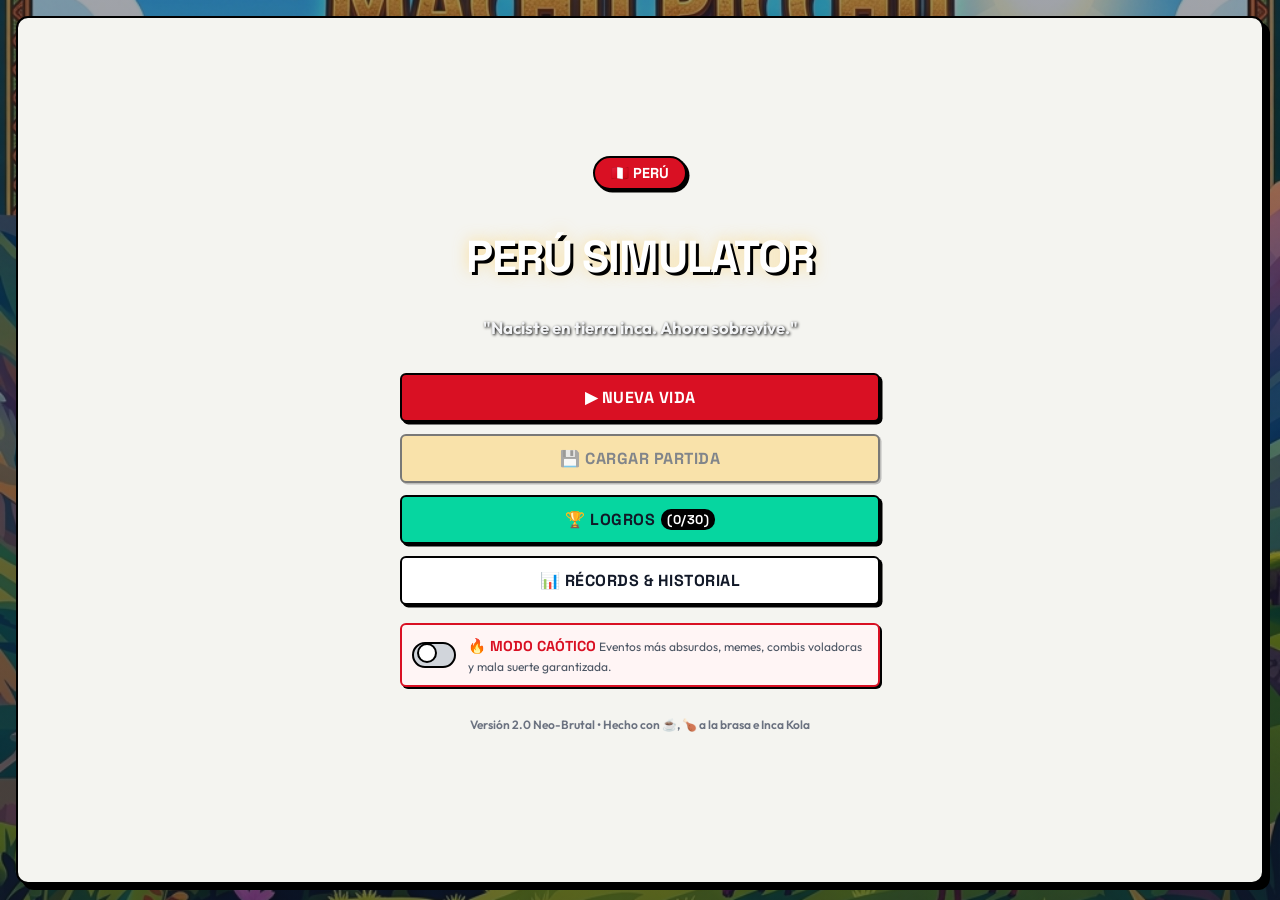
==== commit c7ebb852: "Fondo de Perú global y rediseño amplio de creación de personaje a 2 columnas" ====
--- a/index.html
+++ b/index.html
@@ -15,7 +15,7 @@
     <div id="game-wrapper">
         <!-- PANTALLA 1: MENÚ PRINCIPAL -->
         <section id="screen-main-menu" class="game-screen active">
-            <div class="menu-card neo-card">
+            <div class="menu-card">
                 <div class="menu-header">
                     <div class="peru-flag-badge">🇵🇪 PERÚ</div>
                     <h1 class="main-title">PERÚ SIMULATOR</h1>
@@ -48,147 +48,155 @@
 
         <!-- PANTALLA 2: CREACIÓN DE PERSONAJE -->
         <section id="screen-character-creator" class="game-screen">
-            <div class="creator-card neo-card">
+            <div class="creator-card">
                 <div class="screen-title">
                     <h2>👶 CREA TU PERSONAJE</h2>
                     <p>Tu origen definirá tu destino y tus estadísticas iniciales en el Perú.</p>
                 </div>
 
                 <form id="creator-form" onsubmit="event.preventDefault();">
-                    <div class="form-group">
-                        <label for="char-name" class="neo-label">NOMBRE COMPLETO:</label>
-                        <div class="input-with-button">
-                            <input type="text" id="char-name" class="neo-input" placeholder="Ej. Brayan Quispe" maxlength="25" required>
-                            <button type="button" id="btn-random-name" class="btn btn-secondary">🎲 AZAR</button>
-                        </div>
-                    </div>
-
-                    <div class="form-group">
-                        <label class="neo-label">IDENTIDAD DE GÉNERO:</label>
-                        <div class="radio-group-neo">
-                            <label class="radio-card-neo">
-                                <input type="radio" name="char-gender" value="m" checked>
-                                <span class="radio-box">
-                                    <span class="emoji">👨</span>
-                                    <span class="label">Masculino</span>
-                                </span>
-                            </label>
-                            <label class="radio-card-neo">
-                                <input type="radio" name="char-gender" value="f">
-                                <span class="radio-box">
-                                    <span class="emoji">👩</span>
-                                    <span class="label">Femenino</span>
-                                </span>
-                            </label>
-                            <label class="radio-card-neo">
-                                <input type="radio" name="char-gender" value="nb">
-                                <span class="radio-box">
-                                    <span class="emoji">🚐</span>
-                                    <span class="label">Combi Voladora</span>
-                                </span>
-                            </label>
-                        </div>
-                    </div>
-
-                    <div class="form-group">
-                        <label class="neo-label">LUGAR DE NACIMIENTO:</label>
-                        <div class="radio-grid-4-neo">
-                            <label class="radio-card-neo mini">
-                                <input type="radio" name="char-birthplace" value="lima" checked>
-                                <span class="radio-box">
-                                    <span class="emoji">🏙️</span>
-                                    <span class="label-title">Lima</span>
-                                    <span class="label-desc">S/. +1000, Estrés +10%</span>
-                                </span>
-                            </label>
-                            <label class="radio-card-neo mini">
-                                <input type="radio" name="char-birthplace" value="costa">
-                                <span class="radio-box">
-                                    <span class="emoji">🌊</span>
-                                    <span class="label-title">Costa</span>
-                                    <span class="label-desc">Felicidad +10, Salud +5</span>
-                                </span>
-                            </label>
-                            <label class="radio-card-neo mini">
-                                <input type="radio" name="char-birthplace" value="sierra">
-                                <span class="radio-box">
-                                    <span class="emoji">🏔️</span>
-                                    <span class="label-title">Sierra</span>
-                                    <span class="label-desc">Salud +15, Educación +5</span>
-                                </span>
-                            </label>
-                            <label class="radio-card-neo mini">
-                                <input type="radio" name="char-birthplace" value="selva">
-                                <span class="radio-box">
-                                    <span class="emoji">🌴</span>
-                                    <span class="label-title">Selva</span>
-                                    <span class="label-desc">Felicidad +15, Suerte +10</span>
-                                </span>
-                            </label>
-                        </div>
-                    </div>
-
-                    <div class="form-group">
-                        <label class="neo-label">SITUACIÓN ECONÓMICA FAMILIAR:</label>
-                        <div class="radio-group-neo">
-                            <label class="radio-card-neo">
-                                <input type="radio" name="char-class" value="pobre" checked>
-                                <span class="radio-box">
-                                    <span class="emoji">🪵</span>
-                                    <span class="label-title">Humilde</span>
-                                    <span class="label-desc">Suerte +15, Contactos 0</span>
-                                </span>
-                            </label>
-                            <label class="radio-card-neo">
-                                <input type="radio" name="char-class" value="media">
-                                <span class="radio-box">
-                                    <span class="emoji">🏢</span>
-                                    <span class="label-title">Clase Media</span>
-                                    <span class="label-desc">S/. +200, Equilibrado</span>
-                                </span>
-                            </label>
-                            <label class="radio-card-neo">
-                                <input type="radio" name="char-class" value="rico">
-                                <span class="radio-box">
-                                    <span class="emoji">💳</span>
-                                    <span class="label-title">Acomodada</span>
-                                    <span class="label-desc">S/. +5000, Contactos +30</span>
-                                </span>
-                            </label>
-                        </div>
-                    </div>
-
-                    <div class="form-group">
-                        <label class="neo-label">DINÁMICA FAMILIAR:</label>
-                        <div class="radio-grid-4-neo">
-                            <label class="radio-card-neo mini">
-                                <input type="radio" name="char-family" value="estricta" checked>
-                                <span class="radio-box">
-                                    <span class="label-title">Estricta</span>
-                                    <span class="label-desc">Educación +10</span>
-                                </span>
-                            </label>
-                            <label class="radio-card-neo mini">
-                                <input type="radio" name="char-family" value="normal">
-                                <span class="radio-box">
-                                    <span class="label-title">Normal</span>
-                                    <span class="label-desc">Equilibrada</span>
-                                </span>
-                            </label>
-                            <label class="radio-card-neo mini">
-                                <input type="radio" name="char-family" value="relajada">
-                                <span class="radio-box">
-                                    <span class="label-title">Relajada</span>
-                                    <span class="label-desc">Felicidad +10</span>
-                                </span>
-                            </label>
-                            <label class="radio-card-neo mini">
-                                <input type="radio" name="char-family" value="caotica">
-                                <span class="radio-box">
-                                    <span class="label-title">Caótica</span>
-                                    <span class="label-desc">Estrés +10, Suerte +5</span>
-                                </span>
-                            </label>
+                    <div class="creator-grid-body">
+                        <!-- Columna Izquierda: Identidad y Clase -->
+                        <div class="creator-col">
+                            <div class="form-group">
+                                <label for="char-name" class="neo-label">NOMBRE COMPLETO:</label>
+                                <div class="input-with-button">
+                                    <input type="text" id="char-name" class="neo-input" placeholder="Ej. Brayan Quispe" maxlength="25" required>
+                                    <button type="button" id="btn-random-name" class="btn btn-secondary">🎲 AZAR</button>
+                                </div>
+                            </div>
+
+                            <div class="form-group">
+                                <label class="neo-label">IDENTIDAD DE GÉNERO:</label>
+                                <div class="radio-group-neo">
+                                    <label class="radio-card-neo">
+                                        <input type="radio" name="char-gender" value="m" checked>
+                                        <span class="radio-box">
+                                            <span class="emoji">👨</span>
+                                            <span class="label">Masculino</span>
+                                        </span>
+                                    </label>
+                                    <label class="radio-card-neo">
+                                        <input type="radio" name="char-gender" value="f">
+                                        <span class="radio-box">
+                                            <span class="emoji">👩</span>
+                                            <span class="label">Femenino</span>
+                                        </span>
+                                    </label>
+                                    <label class="radio-card-neo">
+                                        <input type="radio" name="char-gender" value="nb">
+                                        <span class="radio-box">
+                                            <span class="emoji">🚐</span>
+                                            <span class="label">Combi Voladora</span>
+                                        </span>
+                                    </label>
+                                </div>
+                            </div>
+
+                            <div class="form-group">
+                                <label class="neo-label">SITUACIÓN ECONÓMICA FAMILIAR:</label>
+                                <div class="radio-group-neo">
+                                    <label class="radio-card-neo">
+                                        <input type="radio" name="char-class" value="pobre" checked>
+                                        <span class="radio-box">
+                                            <span class="emoji">🪵</span>
+                                            <span class="label-title">Humilde</span>
+                                            <span class="label-desc">Suerte +15, Contactos 0</span>
+                                        </span>
+                                    </label>
+                                    <label class="radio-card-neo">
+                                        <input type="radio" name="char-class" value="media">
+                                        <span class="radio-box">
+                                            <span class="emoji">🏢</span>
+                                            <span class="label-title">Clase Media</span>
+                                            <span class="label-desc">S/. +20, Equilibrado</span>
+                                        </span>
+                                    </label>
+                                    <label class="radio-card-neo">
+                                        <input type="radio" name="char-class" value="rico">
+                                        <span class="radio-box">
+                                            <span class="emoji">💳</span>
+                                            <span class="label-title">Acomodada</span>
+                                            <span class="label-desc">S/. +100, Contactos +30</span>
+                                        </span>
+                                    </label>
+                                </div>
+                            </div>
+                        </div>
+
+                        <!-- Columna Derecha: Región y Dinámica Familiar -->
+                        <div class="creator-col">
+                            <div class="form-group">
+                                <label class="neo-label">LUGAR DE NACIMIENTO:</label>
+                                <div class="radio-grid-2-neo">
+                                    <label class="radio-card-neo mini">
+                                        <input type="radio" name="char-birthplace" value="lima" checked>
+                                        <span class="radio-box">
+                                            <span class="emoji">🏙️</span>
+                                            <span class="label-title">Lima</span>
+                                            <span class="label-desc">Suerte +5, Estrés +10%</span>
+                                        </span>
+                                    </label>
+                                    <label class="radio-card-neo mini">
+                                        <input type="radio" name="char-birthplace" value="costa">
+                                        <span class="radio-box">
+                                            <span class="emoji">🌊</span>
+                                            <span class="label-title">Costa</span>
+                                            <span class="label-desc">Felicidad +10, Salud +5</span>
+                                        </span>
+                                    </label>
+                                    <label class="radio-card-neo mini">
+                                        <input type="radio" name="char-birthplace" value="sierra">
+                                        <span class="radio-box">
+                                            <span class="emoji">🏔️</span>
+                                            <span class="label-title">Sierra</span>
+                                            <span class="label-desc">Salud +15, Educación +5</span>
+                                        </span>
+                                    </label>
+                                    <label class="radio-card-neo mini">
+                                        <input type="radio" name="char-birthplace" value="selva">
+                                        <span class="radio-box">
+                                            <span class="emoji">🌴</span>
+                                            <span class="label-title">Selva</span>
+                                            <span class="label-desc">Felicidad +15, Suerte +10</span>
+                                        </span>
+                                    </label>
+                                </div>
+                            </div>
+
+                            <div class="form-group">
+                                <label class="neo-label">DINÁMICA FAMILIAR:</label>
+                                <div class="radio-grid-2-neo">
+                                    <label class="radio-card-neo mini">
+                                        <input type="radio" name="char-family" value="estricta" checked>
+                                        <span class="radio-box">
+                                            <span class="label-title">Estricta</span>
+                                            <span class="label-desc">Educación +10</span>
+                                        </span>
+                                    </label>
+                                    <label class="radio-card-neo mini">
+                                        <input type="radio" name="char-family" value="normal">
+                                        <span class="radio-box">
+                                            <span class="label-title">Normal</span>
+                                            <span class="label-desc">Equilibrada</span>
+                                        </span>
+                                    </label>
+                                    <label class="radio-card-neo mini">
+                                        <input type="radio" name="char-family" value="relajada">
+                                        <span class="radio-box">
+                                            <span class="label-title">Relajada</span>
+                                            <span class="label-desc">Felicidad +10</span>
+                                        </span>
+                                    </label>
+                                    <label class="radio-card-neo mini">
+                                        <input type="radio" name="char-family" value="caotica">
+                                        <span class="radio-box">
+                                            <span class="label-title">Caótica</span>
+                                            <span class="label-desc">Estrés +10, Suerte +5</span>
+                                        </span>
+                                    </label>
+                                </div>
+                            </div>
                         </div>
                     </div>
 
--- a/style.css
+++ b/style.css
@@ -1,5 +1,5 @@
 /* ==========================================
-   PERÚ SIMULATOR - SISTEMA NEO-BRUTALISTA FULL-SCREEN (style.css)
+   PERÚ SIMULATOR - SISTEMA NEO-BRUTALISTA REFINADO (style.css)
    ========================================== */
 
 :root {
@@ -9,6 +9,7 @@
     --neo-shadow: #000000;
     
     --neo-red: #D91023;       /* Rojo Perú */
+    --neo-red-light: #FF4D5E;
     --neo-yellow: #FFD166;    /* Amarillo Inca / Sol */
     --neo-green: #06D6A0;     /* Verde Esmeralda */
     --neo-cyan: #00F0FF;      /* Cian Eléctrico */
@@ -21,33 +22,42 @@
     --font-body: 'Outfit', sans-serif;
 }
 
-/* Reset y Fijado Completo a la Pantalla (0-Scroll Global) */
+/* Reset y Fondo Global con Imagen de Perú Centrado */
 html, body {
     width: 100vw;
     height: 100vh;
     margin: 0;
     padding: 0;
     overflow: hidden;
-    background-color: #E2E2DC;
+    background-image: linear-gradient(rgba(17, 24, 39, 0.40), rgba(17, 24, 39, 0.60)), url('peru_menu_bg.png');
+    background-size: cover;
+    background-position: center;
+    background-attachment: fixed;
     font-family: var(--font-body);
     color: var(--neo-dark);
+    display: flex;
+    justify-content: center;
+    align-items: center;
+    box-sizing: border-box;
     -webkit-tap-highlight-color: transparent;
 }
 
-/* App Wrapper Ocupa 100% Pantalla */
+/* App Wrapper: Contenedor Marcado y Enmarcado con Padding Externo Visibles */
 #game-wrapper {
-    width: 100vw;
-    height: 100vh;
-    max-width: 100vw;
-    max-height: 100vh;
+    width: calc(100vw - 32px);
+    max-width: 1280px;
+    height: calc(100vh - 32px);
+    max-height: 900px;
     background-color: var(--neo-bg);
-    border: none;
-    box-shadow: none;
-    border-radius: 0;
+    border: 2.5px solid var(--neo-border);
+    box-shadow: 6px 6px 0px var(--neo-shadow);
+    border-radius: 12px;
+    margin: 16px auto;
     position: relative;
     display: flex;
     flex-direction: column;
     overflow: hidden;
+    box-sizing: border-box;
 }
 
 /* Pantallas del Juego */
@@ -55,11 +65,12 @@
     position: absolute;
     top: 0;
     left: 0;
-    width: 100vw;
-    height: 100vh;
+    width: 100%;
+    height: 100%;
     display: none;
     flex-direction: column;
-    padding: 12px;
+    padding: 16px 20px;
+    box-sizing: border-box;
     overflow: hidden;
 }
 
@@ -69,40 +80,42 @@
 
 /* Custom Scrollbar */
 ::-webkit-scrollbar {
-    width: 8px;
-    height: 8px;
+    width: 6px;
+    height: 6px;
 }
 ::-webkit-scrollbar-track {
     background: #E5E7EB;
-    border-left: 2px solid #000;
+    border-left: 1.5px solid #000;
 }
 ::-webkit-scrollbar-thumb {
     background: var(--neo-yellow);
-    border: 2px solid #000;
-}
-
-/* COMPONENTES BASE NEO-BRUTALISTAS */
+    border: 1.5px solid #000;
+    border-radius: 3px;
+}
+
+/* COMPONENTES BASE NEO-BRUTALISTAS REFINADOS */
 .neo-card {
     background: var(--neo-card-bg);
-    border: 3px solid var(--neo-border);
-    box-shadow: 4px 4px 0px var(--neo-shadow);
-    border-radius: 10px;
+    border: 2px solid var(--neo-border);
+    box-shadow: 3px 3px 0px var(--neo-shadow);
+    border-radius: 8px;
     padding: 14px;
 }
 
 .neo-box {
     background: #FDFDFB;
-    border: 2.5px solid var(--neo-border);
-    box-shadow: 3px 3px 0px var(--neo-shadow);
-    border-radius: 8px;
+    border: 2px solid var(--neo-border);
+    box-shadow: 2px 2px 0px var(--neo-shadow);
+    border-radius: 6px;
     padding: 10px;
 }
 
 .neo-label {
     font-family: var(--font-heading);
     font-weight: 800;
-    font-size: 0.9rem;
+    font-size: 0.88rem;
     text-transform: uppercase;
+    color: #111827;
     display: block;
     margin-bottom: 6px;
 }
@@ -114,15 +127,17 @@
     font-size: 0.95rem;
     padding: 10px 12px;
     background: #FFFFFF;
-    border: 2.5px solid #000;
-    box-shadow: 2.5px 2.5px 0px #000;
+    color: #111827;
+    border: 2px solid #000;
+    box-shadow: 2px 2px 0px #000;
     border-radius: 6px;
     outline: none;
 }
 
 .neo-input:focus {
     background: #FFFDEB;
-    box-shadow: 3.5px 3.5px 0px var(--neo-red);
+    border-color: var(--neo-red);
+    box-shadow: 3px 3px 0px var(--neo-red);
 }
 
 /* BOTONES BRUTALISTAS */
@@ -131,11 +146,11 @@
     font-weight: 800;
     text-transform: uppercase;
     letter-spacing: 0.5px;
-    border: 2.5px solid var(--neo-border);
-    box-shadow: 3px 3px 0px var(--neo-shadow);
+    border: 2px solid var(--neo-border);
+    box-shadow: 2.5px 2.5px 0px var(--neo-shadow);
     border-radius: 6px;
     cursor: pointer;
-    transition: transform 0.08s ease, box-shadow 0.08s ease;
+    transition: transform 0.08s ease, box-shadow 0.08s ease, background-color 0.1s ease;
     display: inline-flex;
     align-items: center;
     justify-content: center;
@@ -144,19 +159,19 @@
 }
 
 .btn:hover:not(:disabled) {
-    transform: translate(-1.5px, -1.5px);
-    box-shadow: 4.5px 4.5px 0px var(--neo-shadow);
+    transform: translate(-1px, -1px);
+    box-shadow: 3.5px 3.5px 0px var(--neo-shadow);
 }
 
 .btn:active:not(:disabled) {
-    transform: translate(1.5px, 1.5px);
-    box-shadow: 1.5px 1.5px 0px var(--neo-shadow);
+    transform: translate(1px, 1px);
+    box-shadow: 1px 1px 0px var(--neo-shadow);
 }
 
 .btn:disabled {
     opacity: 0.5;
     cursor: not-allowed;
-    box-shadow: 2px 2px 0px #888;
+    box-shadow: 1.5px 1.5px 0px #888;
 }
 
 .btn-primary { background-color: var(--neo-red); color: var(--neo-white); }
@@ -173,31 +188,32 @@
 .btn-option {
     width: 100%;
     text-align: left;
-    padding: 12px 14px;
-    font-family: var(--font-body);
+    padding: 12px 16px;
+    font-family: var(--font-heading);
     font-size: 0.95rem;
-    font-weight: 600;
+    font-weight: 700;
     color: var(--neo-dark);
     background: #FFFFFF;
-    border: 2.5px solid #000;
-    box-shadow: 3px 3px 0px #000;
-    border-radius: 8px;
+    border: 2px solid #000;
+    box-shadow: 2.5px 2.5px 0px #000;
+    border-radius: 6px;
     margin-bottom: 8px;
-    line-height: 1.35;
+    line-height: 1.4;
     cursor: pointer;
 }
 
 .btn-option:hover {
     background: #FFF8E7;
-    transform: translate(-1.5px, -1.5px);
-    box-shadow: 4.5px 4.5px 0px #000;
+    border-color: var(--neo-red);
+    transform: translate(-1px, -1px);
+    box-shadow: 3.5px 3.5px 0px #000;
 }
 
 /* --- PANTALLA 1: MENÚ PRINCIPAL --- */
 #screen-main-menu {
     justify-content: center;
     align-items: center;
-    background: #E5E7EB;
+    background: transparent;
 }
 
 .menu-card {
@@ -206,7 +222,11 @@
     text-align: center;
     display: flex;
     flex-direction: column;
-    gap: 16px;
+    gap: 18px;
+    padding: 0;
+    background: transparent;
+    border: none;
+    box-shadow: none;
 }
 
 .peru-flag-badge {
@@ -215,8 +235,8 @@
     color: #FFF;
     font-family: var(--font-heading);
     font-weight: 900;
-    font-size: 0.85rem;
-    padding: 4px 14px;
+    font-size: 0.9rem;
+    padding: 6px 16px;
     border: 2px solid #000;
     box-shadow: 2.5px 2.5px 0px #000;
     border-radius: 20px;
@@ -225,25 +245,27 @@
 
 .main-title {
     font-family: var(--font-heading);
-    font-size: 2.3rem;
+    font-size: 2.8rem;
     font-weight: 900;
     letter-spacing: -1px;
     line-height: 1;
-    color: var(--neo-dark);
+    color: #FFFFFF;
     text-transform: uppercase;
-    text-shadow: 3px 3px 0px var(--neo-yellow);
+    text-shadow: 3px 3px 0px #000, 0 0 15px rgba(255, 209, 102, 0.7);
 }
 
 .subtitle {
-    font-size: 0.95rem;
-    font-weight: 600;
-    color: #4B5563;
+    font-size: 1.05rem;
+    font-weight: 700;
+    color: #F3F4F6;
+    text-shadow: 1px 1px 3px #000;
+    margin-top: 4px;
 }
 
 .menu-options {
     display: flex;
     flex-direction: column;
-    gap: 10px;
+    gap: 12px;
 }
 
 .badge-pill {
@@ -260,6 +282,7 @@
     gap: 12px;
     text-align: left;
     background: #FFF5F5;
+    border: 2px solid var(--neo-red);
 }
 
 .chaos-title {
@@ -271,7 +294,7 @@
 
 .chaos-desc {
     font-size: 0.75rem;
-    color: #6B7280;
+    color: #4B5563;
 }
 
 .switch-container {
@@ -288,7 +311,7 @@
     cursor: pointer;
     top: 0; left: 0; right: 0; bottom: 0;
     background-color: #D1D5DB;
-    border: 2.5px solid #000;
+    border: 2px solid #000;
     border-radius: 26px;
     transition: 0.2s;
 }
@@ -298,8 +321,8 @@
     content: "";
     height: 16px;
     width: 16px;
-    left: 2px;
-    bottom: 2px;
+    left: 3px;
+    bottom: 3px;
     background-color: #FFF;
     border: 2px solid #000;
     border-radius: 50%;
@@ -307,32 +330,51 @@
 }
 
 input:checked + .switch-slider { background-color: var(--neo-red); }
-input:checked + .switch-slider:before { transform: translateX(16px); }
+input:checked + .switch-slider:before { transform: translateX(18px); }
 
 .menu-footer { font-size: 0.75rem; font-weight: 600; color: #6B7280; }
 
-/* --- PANTALLA 2: CREACIÓN DE PERSONAJE --- */
+/* --- PANTALLA 2: CREACIÓN DE PERSONAJE AMPLIADO (2 COLUMNAS) --- */
 #screen-character-creator {
-    justify-content: center;
-    align-items: center;
+    padding: 20px 24px;
     overflow-y: auto;
 }
 
 .creator-card {
     width: 100%;
-    max-width: 580px;
-    display: flex;
-    flex-direction: column;
-    gap: 12px;
+    max-width: 1100px;
+    margin: 0 auto;
+    height: 100%;
+    display: flex;
+    flex-direction: column;
+    justify-content: space-between;
+    background: transparent;
+    border: none;
+    box-shadow: none;
+    padding: 0;
+}
+
+.creator-grid-body {
+    display: grid;
+    grid-template-columns: 1fr 1fr;
+    gap: 24px;
+    margin-top: 14px;
+    margin-bottom: 14px;
+}
+
+.creator-col {
+    display: flex;
+    flex-direction: column;
+    gap: 14px;
 }
 
 .screen-title h2 {
     font-family: var(--font-heading);
-    font-size: 1.5rem;
+    font-size: 1.6rem;
     font-weight: 900;
 }
 
-.screen-title p { font-size: 0.85rem; color: #4B5563; }
+.screen-title p { font-size: 0.9rem; color: #4B5563; }
 .input-with-button { display: flex; gap: 8px; }
 
 .radio-group-neo {
@@ -341,12 +383,28 @@
     gap: 8px;
 }
 
+.radio-grid-2-neo {
+    display: grid;
+    grid-template-columns: repeat(2, 1fr);
+    gap: 8px;
+}
+
 .radio-grid-4-neo {
     display: grid;
     grid-template-columns: repeat(4, 1fr);
     gap: 8px;
 }
 
+.creator-actions {
+    display: flex;
+    gap: 14px;
+    margin-top: 10px;
+}
+
+.creator-actions .btn {
+    flex: 1;
+}
+
 .radio-card-neo input { display: none; }
 
 .radio-box {
@@ -356,28 +414,28 @@
     justify-content: center;
     padding: 8px 4px;
     background: #FFFFFF;
-    border: 2.5px solid #000;
-    box-shadow: 2.5px 2.5px 0px #000;
+    border: 2px solid #000;
+    box-shadow: 2px 2px 0px #000;
     border-radius: 6px;
     text-align: center;
     cursor: pointer;
 }
 
 .radio-box .emoji { font-size: 1.4rem; margin-bottom: 2px; }
-.radio-box .label, .radio-box .label-title { font-family: var(--font-heading); font-weight: 800; font-size: 0.8rem; }
-.radio-box .label-desc { font-size: 0.68rem; color: #6B7280; }
+.radio-box .label, .radio-box .label-title { font-family: var(--font-heading); font-weight: 800; font-size: 0.8rem; color: #111827; }
+.radio-box .label-desc { font-size: 0.68rem; color: #4B5563; }
 
 .radio-card-neo input:checked + .radio-box {
     background: var(--neo-yellow);
-    transform: translate(-1.5px, -1.5px);
-    box-shadow: 4px 4px 0px #000;
+    transform: translate(-1px, -1px);
+    box-shadow: 3px 3px 0px #000;
 }
 
 .creator-actions { display: flex; gap: 10px; margin-top: 6px; }
 
-/* --- PANTALLA 3: TABLERO DE JUEGO (FULL-SCREEN ZERO-SCROLL DASHBOARD) --- */
+/* --- PANTALLA 3: TABLERO DE JUEGO (DASHBOARD ENMARCADO) --- */
 #screen-gameplay {
-    padding: 10px;
+    padding: 14px 18px;
 }
 
 .gameplay-container {
@@ -395,19 +453,21 @@
     display: flex;
     justify-content: space-between;
     align-items: center;
-    padding: 8px 14px;
+    padding: 10px 16px;
     flex-shrink: 0;
     background: #FFFFFF;
-}
-
-.character-summary { display: flex; align-items: center; gap: 10px; }
+    border: 2px solid #000;
+    box-shadow: 2.5px 2.5px 0px #000;
+}
+
+.character-summary { display: flex; align-items: center; gap: 12px; }
 
 .char-avatar {
-    font-size: 2rem;
+    font-size: 2.2rem;
     background: var(--neo-yellow);
-    border: 2.5px solid #000;
-    box-shadow: 2.5px 2.5px 0px #000;
-    border-radius: 10px;
+    border: 2px solid #000;
+    box-shadow: 2px 2px 0px #000;
+    border-radius: 8px;
     width: 48px;
     height: 48px;
     display: flex;
@@ -418,67 +478,72 @@
 
 .char-details h3 {
     font-family: var(--font-heading);
-    font-size: 1.15rem;
+    font-size: 1.2rem;
     font-weight: 900;
+    color: #111827;
     line-height: 1.1;
 }
 
-.char-sub-details { display: flex; gap: 4px; margin-top: 3px; }
+.char-sub-details { display: flex; gap: 6px; margin-top: 4px; }
 
 .tag-neo {
+    font-family: var(--font-heading);
+    font-size: 0.75rem;
+    font-weight: 800;
+    color: #111827;
+    background: #F3F4F6;
+    border: 1.8px solid #000;
+    padding: 2px 8px;
+    border-radius: 4px;
+}
+
+.gameplay-header-right {
+    display: flex;
+    flex-direction: column;
+    align-items: flex-end;
+    gap: 6px;
+}
+
+.game-meta { display: flex; gap: 6px; align-items: center; }
+
+.meta-badge {
+    font-family: var(--font-heading);
+    font-size: 0.78rem;
+    font-weight: 800;
+    color: #111827;
+    background: #FFF;
+    border: 2px solid #000;
+    padding: 3px 8px;
+    border-radius: 6px;
+}
+
+.age-badge { background: var(--neo-cyan); color: #000; }
+.karma-badge { background: #DCFCE7; color: #047857; }
+.chaos-badge { background: var(--neo-red); color: #FFF; }
+
+.life-progress-bar-container {
+    display: flex;
+    align-items: center;
+    gap: 8px;
+    padding: 3px 10px;
+    margin: 0;
+    background: #FFFDF0;
+    border: 1.8px solid #000;
+    box-shadow: none;
+}
+
+.progress-txt {
     font-family: var(--font-heading);
     font-size: 0.7rem;
     font-weight: 800;
-    background: #E5E7EB;
-    border: 2px solid #000;
-    padding: 1px 6px;
-    border-radius: 4px;
-}
-
-.gameplay-header-right {
-    display: flex;
-    flex-direction: column;
-    align-items: flex-end;
-    gap: 4px;
-}
-
-.game-meta { display: flex; gap: 6px; align-items: center; }
-
-.meta-badge {
-    font-family: var(--font-heading);
-    font-size: 0.75rem;
-    font-weight: 800;
-    background: #FFF;
-    border: 2px solid #000;
-    box-shadow: 2px 2px 0px #000;
-    padding: 2px 8px;
-    border-radius: 6px;
-}
-
-.age-badge { background: var(--neo-cyan); }
-.karma-badge { background: #DCFCE7; }
-.chaos-badge { background: var(--neo-red); color: #FFF; }
-
-.life-progress-bar-container {
-    display: flex;
-    align-items: center;
-    gap: 6px;
-    padding: 2px 8px;
-    margin: 0;
-    box-shadow: 2px 2px 0px #000;
-}
-
-.progress-txt {
-    font-family: var(--font-heading);
-    font-size: 0.68rem;
-    font-weight: 800;
+    color: #111827;
 }
 
 .life-progress-track {
     width: 120px;
     height: 10px;
     background: #E5E7EB;
-    border: 2px solid #000;
+    border: 1.8px solid #000;
     border-radius: 6px;
     overflow: hidden;
 }
@@ -489,21 +554,21 @@
     transition: width 0.3s ease;
 }
 
-/* Dashboard Content Layout (Grid Desktop / Flex Mobile) */
+/* Dashboard Body Layout */
 .gameplay-dashboard-body {
     flex: 1;
     display: grid;
-    grid-template-columns: 340px 1fr;
-    gap: 10px;
+    grid-template-columns: 350px 1fr;
+    gap: 12px;
     min-height: 0;
     overflow: hidden;
 }
 
-/* Left Stats Column */
+/* Left Column */
 .stats-column {
     display: flex;
     flex-direction: column;
-    gap: 8px;
+    gap: 10px;
     min-height: 0;
     overflow-y: auto;
 }
@@ -511,11 +576,13 @@
 .stats-grid {
     display: grid;
     grid-template-columns: repeat(2, 1fr);
-    gap: 6px;
+    gap: 8px;
 }
 
 .stat-card {
     padding: 8px 10px;
+    border: 2px solid #000;
+    box-shadow: 2px 2px 0px #000;
 }
 
 .stat-header {
@@ -524,14 +591,15 @@
     gap: 4px;
     font-family: var(--font-heading);
     font-weight: 800;
-    font-size: 0.75rem;
-}
-
-.stat-percentage { margin-left: auto; font-size: 0.7rem; }
+    font-size: 0.78rem;
+    color: #111827;
+}
+
+.stat-percentage { margin-left: auto; font-size: 0.75rem; font-weight: 800; color: #374151; }
 
 .stat-value {
     font-family: var(--font-heading);
-    font-size: 1.05rem;
+    font-size: 1.15rem;
     font-weight: 900;
     margin-top: 2px;
     color: var(--neo-red);
@@ -541,7 +609,7 @@
     width: 100%;
     height: 8px;
     background: #E5E7EB;
-    border: 1.8px solid #000;
+    border: 1.5px solid #000;
     border-radius: 4px;
     overflow: hidden;
     margin-top: 4px;
@@ -561,35 +629,38 @@
 
 .neo-chip {
     font-family: var(--font-heading);
-    font-size: 0.72rem;
+    font-size: 0.78rem;
     font-weight: 800;
+    color: #111827;
     background: #FFFFFF;
     border: 2px solid #000;
-    box-shadow: 2px 2px 0px #000;
-    padding: 4px 8px;
+    box-shadow: 1.5px 1.5px 0px #000;
+    padding: 5px 8px;
     border-radius: 6px;
     white-space: nowrap;
     overflow: hidden;
     text-overflow: ellipsis;
 }
 
-/* Console Log */
+/* Bitácora de Vida (Console Log) */
 .console-log-container {
-    background: var(--neo-dark);
-    color: #FFF;
-    padding: 10px;
+    background: #111827;
+    border: 2px solid #000;
+    box-shadow: 2.5px 2.5px 0px #000;
+    padding: 10px 12px;
     flex: 1;
     display: flex;
     flex-direction: column;
-    min-height: 100px;
+    min-height: 110px;
 }
 
 .console-title {
     font-family: var(--font-heading);
-    font-size: 0.75rem;
-    font-weight: 800;
+    font-size: 0.8rem;
+    font-weight: 900;
     color: var(--neo-yellow);
     margin-bottom: 6px;
+    letter-spacing: 0.5px;
 }
 
 .console-log {
@@ -598,16 +669,20 @@
     display: flex;
     flex-direction: column;
     gap: 4px;
-    font-size: 0.78rem;
-    line-height: 1.35;
+    font-size: 0.82rem;
+    line-height: 1.4;
 }
 
 .log-entry {
-    background: rgba(255, 255, 255, 0.08);
-    border-left: 3px solid var(--neo-green);
-    padding: 3px 6px;
+    background: #1F2937;
+    color: #FFFFFF;
+    font-weight: 600;
+    border-left: 3.5px solid var(--neo-green);
+    padding: 5px 8px;
     border-radius: 0 4px 4px 0;
 }
+
+.log-entry strong { color: var(--neo-yellow); }
 
 /* Right Event Column */
 .event-column {
@@ -623,58 +698,87 @@
     flex-direction: column;
     justify-content: space-between;
     background: #FFFDF0;
-    padding: 16px;
+    border: 2px solid #000;
+    box-shadow: 3px 3px 0px #000;
+    padding: 18px;
     overflow-y: auto;
 }
 
-.event-image-container { text-align: center; }
-.large-emoji { font-size: 3rem; filter: drop-shadow(2.5px 2.5px 0px #000); }
+.event-image-container { text-align: center; margin-bottom: 4px; }
+.large-emoji { font-size: 3.2rem; filter: drop-shadow(2px 2px 0px #000); }
 
 .event-title {
     font-family: var(--font-heading);
-    font-size: 1.25rem;
+    font-size: 1.35rem;
     font-weight: 900;
-    margin-bottom: 4px;
+    color: #111827;
+    margin-bottom: 6px;
 }
 
 .event-description {
-    font-size: 0.9rem;
-    line-height: 1.4;
-    color: #374151;
+    font-size: 0.98rem;
+    line-height: 1.45;
+    color: #1F2937;
+    font-weight: 500;
 }
 
 .event-options {
-    margin-top: 10px;
-    display: flex;
-    flex-direction: column;
-}
-
-/* Footer Actions (Botonera de Navegación) */
+    margin-top: 12px;
+    display: flex;
+    flex-direction: column;
+}
+
+/* Footer Actions */
 .gameplay-footer-actions {
     flex-shrink: 0;
     display: grid;
     grid-template-columns: 1.8fr repeat(5, 1fr);
-    gap: 6px;
-    padding: 8px;
+    gap: 8px;
+    padding: 10px;
     background: #E5E7EB;
+    border: 2px solid #000;
+    box-shadow: 2.5px 2.5px 0px #000;
 }
 
 .btn-action-main {
-    padding: 10px 12px;
-    font-size: 0.9rem;
+    padding: 10px 14px;
+    font-size: 0.95rem;
+    background: var(--neo-red);
+    color: #FFFFFF;
 }
 
 .btn-action-sub {
     padding: 6px 4px;
-    font-size: 0.7rem;
+    font-size: 0.72rem;
+    font-weight: 900;
     flex-direction: column;
     gap: 2px;
 }
 
 .btn-action-sub .icon { font-size: 1.1rem; }
 
-/* ADAPTACIÓN MÓVIL (PANTALLAS PEQUEÑAS < 820px) */
+#btn-tab-activities, #btn-tab-relationships { background: var(--neo-yellow); color: #000; }
+#btn-tab-minigames { background: var(--neo-green); color: #000; }
+#btn-action-save { background: #FFFFFF; color: #000; }
+#btn-action-quit { background: #FF2A42; color: #FFFFFF; }
+
+/* ADAPTACIÓN MÓVIL (< 820px) */
 @media (max-width: 820px) {
+    #game-wrapper {
+        width: calc(100vw - 12px);
+        height: calc(100vh - 12px);
+        margin: 6px auto;
+    }
+
+    .game-screen {
+        padding: 8px 10px;
+    }
+
+    .creator-grid-body {
+        grid-template-columns: 1fr;
+        gap: 12px;
+    }
+
     .gameplay-dashboard-body {
         grid-template-columns: 1fr;
         grid-template-rows: auto 1fr;
@@ -691,7 +795,7 @@
     }
 
     .stat-card {
-        padding: 6px 8px;
+        padding: 4px 6px;
     }
 
     .stat-value {
@@ -699,12 +803,13 @@
     }
 
     .console-log-container {
-        display: none; /* En móvil se priorizan stats y panel de eventos para 0-scroll */
+        display: flex;
+        min-height: 80px;
+        max-height: 110px;
     }
 
     .gameplay-footer-actions {
         grid-template-columns: repeat(3, 1fr);
-        grid-template-rows: auto auto;
     }
 
     .btn-action-main {
@@ -726,6 +831,7 @@
     flex-direction: column;
     gap: 12px;
     text-align: center;
+    padding: 20px;
 }
 
 .ending-icon { font-size: 3rem; }
@@ -750,12 +856,12 @@
 .end-stat-item .lbl { display: block; font-size: 0.7rem; color: #6B7280; }
 
 .canvas-container { text-align: center; overflow-x: auto; }
-#dni-canvas { max-width: 100%; height: auto; border: 2.5px solid #000; box-shadow: 3px 3px 0px #000; border-radius: 6px; }
+#dni-canvas { max-width: 100%; height: auto; border: 2px solid #000; box-shadow: 2.5px 2.5px 0px #000; border-radius: 6px; }
 .canvas-tip { font-size: 0.75rem; color: #6B7280; margin-top: 4px; }
 
 .ending-actions { display: flex; flex-direction: column; gap: 8px; }
 
-/* MODALES */
+/* MODALES NEO-BRUTALISTAS */
 .modal-overlay {
     position: fixed;
     top: 0; left: 0; width: 100%; height: 100%;
@@ -776,9 +882,9 @@
     display: flex;
     flex-direction: column;
     background: #FFFFFF;
-    border: 3.5px solid #000;
-    box-shadow: 6px 6px 0px #000;
-    border-radius: 12px;
+    border: 2.5px solid #000;
+    box-shadow: 4px 4px 0px #000;
+    border-radius: 10px;
     overflow: hidden;
 }
 
@@ -788,16 +894,16 @@
     align-items: center;
     padding: 10px 14px;
     background: var(--neo-yellow);
-    border-bottom: 2.5px solid #000;
-}
-
-.modal-header h3 { font-family: var(--font-heading); font-size: 1.1rem; font-weight: 900; }
+    border-bottom: 2px solid #000;
+}
+
+.modal-header h3 { font-family: var(--font-heading); font-size: 1.1rem; font-weight: 900; color: #111827; }
 
 .modal-close {
     background: var(--neo-red);
     color: #FFF;
     border: 2px solid #000;
-    box-shadow: 2px 2px 0px #000;
+    box-shadow: 1.5px 1.5px 0px #000;
     border-radius: 6px;
     width: 28px;
     height: 28px;
@@ -807,7 +913,7 @@
     font-weight: bold;
 }
 
-.neo-tabs { display: flex; border-bottom: 2.5px solid #000; background: #F3F4F6; }
+.neo-tabs { display: flex; border-bottom: 2px solid #000; background: #F3F4F6; }
 
 .tab-btn {
     flex: 1;
@@ -815,6 +921,7 @@
     font-family: var(--font-heading);
     font-weight: 800;
     font-size: 0.8rem;
+    color: #111827;
     background: transparent;
     border: none;
     border-right: 2px solid #000;
@@ -841,13 +948,13 @@
     align-items: center;
     background: #FFF;
     border: 2px solid #000;
-    box-shadow: 2.5px 2.5px 0px #000;
+    box-shadow: 2px 2px 0px #000;
     border-radius: 6px;
     padding: 10px;
     margin-bottom: 8px;
 }
 
-.act-info h5, .pur-info h5, .rel-info h5 { font-family: var(--font-heading); font-size: 0.9rem; font-weight: 800; }
+.act-info h5, .pur-info h5, .rel-info h5 { font-family: var(--font-heading); font-size: 0.9rem; font-weight: 800; color: #111827; }
 .act-info p, .pur-info p, .rel-info p { font-size: 0.75rem; color: #4B5563; }
 
 .minigame-card-btn {
@@ -859,7 +966,7 @@
 }
 
 .card-emoji { font-size: 2rem; }
-.card-info h4 { font-family: var(--font-heading); font-weight: 900; font-size: 0.9rem; }
+.card-info h4 { font-family: var(--font-heading); font-weight: 900; font-size: 0.9rem; color: #111827; }
 .card-info p { font-size: 0.75rem; color: #4B5563; }
 
 /* Minijuegos UI */
@@ -883,11 +990,11 @@
 /* Logros */
 .achievements-grid { display: flex; flex-direction: column; gap: 6px; }
 .achievement-row { display: flex; align-items: center; gap: 10px; background: #E5E7EB; border: 2px solid #000; padding: 8px; border-radius: 6px; opacity: 0.6; }
-.achievement-row.unlocked { background: #FFF; opacity: 1; border-color: #000; box-shadow: 2.5px 2.5px 0px #000; }
+.achievement-row.unlocked { background: #FFF; opacity: 1; border-color: #000; box-shadow: 2px 2px 0px #000; }
 .ach-icon { font-size: 1.5rem; }
-.ach-details h5 { font-family: var(--font-heading); font-weight: 800; font-size: 0.85rem; }
+.ach-details h5 { font-family: var(--font-heading); font-weight: 800; font-size: 0.85rem; color: #111827; }
 .ach-details p { font-size: 0.7rem; color: #4B5563; }
-.ach-meta { margin-left: auto; font-family: var(--font-heading); font-size: 0.7rem; font-weight: 800; }
+.ach-meta { margin-left: auto; font-family: var(--font-heading); font-size: 0.7rem; font-weight: 800; color: #111827; }
 
 /* Historial */
 .records-summary { display: grid; grid-template-columns: repeat(3, 1fr); gap: 6px; }
@@ -897,7 +1004,7 @@
 
 .history-list { display: flex; flex-direction: column; gap: 6px; }
 .history-item { display: flex; justify-content: space-between; align-items: center; background: #FFF; border: 2px solid #000; padding: 6px 10px; border-radius: 6px; }
-.history-item h6 { font-family: var(--font-heading); font-size: 0.8rem; font-weight: 800; }
+.history-item h6 { font-family: var(--font-heading); font-size: 0.8rem; font-weight: 800; color: #111827; }
 .history-item p { font-size: 0.7rem; color: #6B7280; }
 .right-fortune { font-family: var(--font-heading); font-weight: 900; font-size: 0.8rem; color: var(--neo-green); }
 
